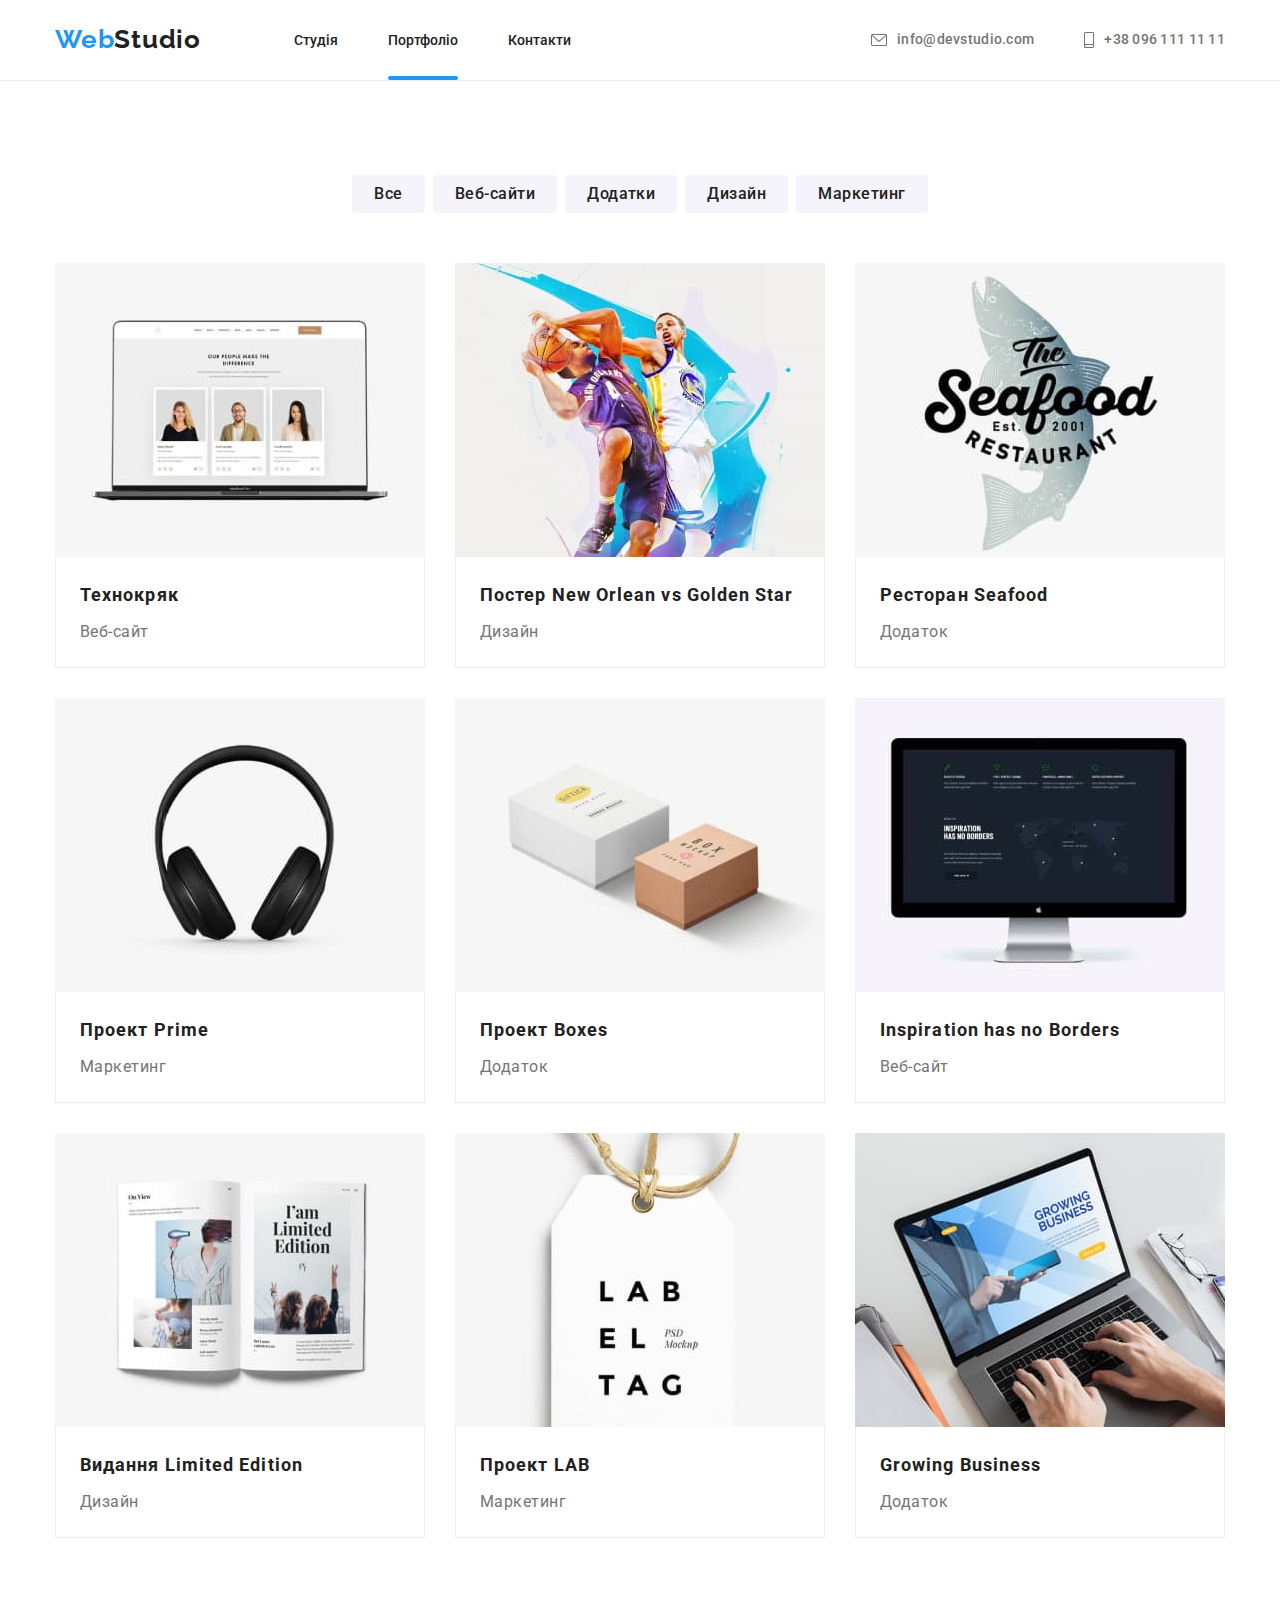
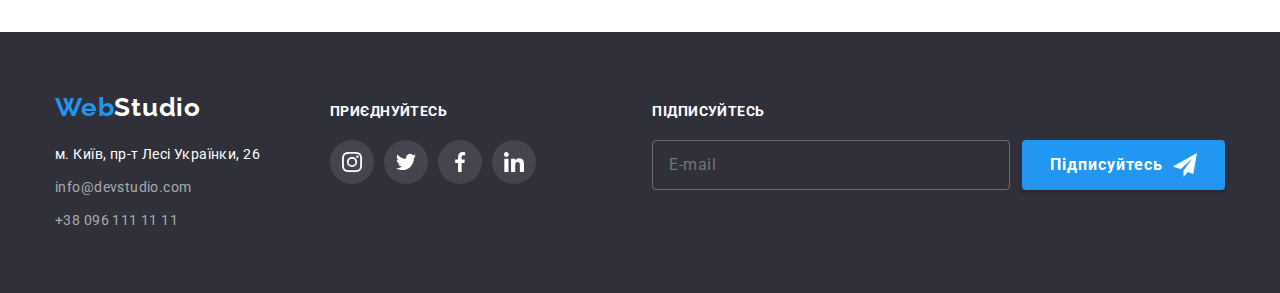
==== portfolio.html @ 692a4d00 "copy files" ====
<!DOCTYPE html>
<html lang="en">
<head>
    <meta charset="UTF-8">
    <meta http-equiv="X-UA-Compatible" content="IE=edge">
    <meta name="viewport" content="width=device-width, initial-scale=1.0">
    <title>WebStudio</title>
    <link rel="preconnect" href="https://fonts.googleapis.com">
    <link rel="preconnect" href="https://fonts.gstatic.com" crossorigin>
    <link href="https://fonts.googleapis.com/css2?family=Raleway:wght@700&family=Roboto:wght@400;500;700;900&display=swap"
        rel="stylesheet">
    <link rel="stylesheet" href="https://cdnjs.cloudflare.com/ajax/libs/modern-normalize/1.0.0/modern-normalize.min.css">
    <link rel="stylesheet" href="./css/main.min.css">
</head>
<body>
    <!-- Шапка сторінки    -->
    <header class="page-header">
        <div class="container page-header__container">
            <a href="./index.html" class="logo">Web<span class="logo--header">Studio</span></a>
            <nav>
                <ul class="site-nav">
                    <li class="site-nav__item"><a href="./index.html"
                            class="site-nav__link">Студія</a></li>
                    <li class="site-nav__item"><a href="./portfolio.html" class="site-nav__link site-nav__item--active">Портфоліо</a></li>
                    <li class="site-nav__item"><a href="#" class="site-nav__link">Контакти</a></li>
                </ul>
            </nav>
            <ul class="contact-header">
                <li class="contact-header__item">
                    <a href="mailto:info@devstudio.com" class="contact-header__link">
                        <svg class="contact-header__icon" width="16" height="12">
                            <use href="./images/icons.svg#icon-envelope"></use>
                        </svg>
                        info@devstudio.com
                    </a>
                </li>
                <li class="contact-header__item">
                    <a href="tel:+380961111111" class="contact-header__link">
                        <svg class="contact-header__icon" width="10" height="16">
                            <use href="./images/icons.svg#icon-smartphone"></use>
                        </svg>
                        +38 096 111 11 11
                    </a>
                </li>
            </ul>
        </div>
    </header>
    <!-- Основна частина сторінки    -->
    <main>
        <section class="section">
            <div class="container">
                <h1 class="visually-hidden">Проекти</h1>
                <ul class="filtrs">
                    <li class="filtrs__item"><button type="button" class="filtrs__button">Все</button></li>
                    <li class="filtrs__item"><button type="button" class="filtrs__button">Веб-сайти</button></li>
                    <li class="filtrs__item"><button type="button" class="filtrs__button">Додатки</button></li>
                    <li class="filtrs__item"><button type="button" class="filtrs__button">Дизайн</button></li>
                    <li class="filtrs__item"><button type="button" class="filtrs__button">Маркетинг</button></li>
                </ul>
                <ul class="project-list">
                    <li class="project">
                        <div class="project__image">
                            <img src="./images/img3.1opt.jpg" alt="Технокряк" width="370">
                            <div class="project__hover-thumb">
                                <p class="project__hover-text">Ресурс пропонує комплексні рішення з різним рівнем функціоналу і сервісів. Все це
                                    дозволить відвідувачу отримати вичерпні дані про компанію чи фізичну особу</p>
                            </div>
                        </div>
                        <div class="project__thumb">
                            <h2 class="project__name">Технокряк</h2>
                            <p class="project__type">Веб-сайт</p>
                        </div>
                    </li>
                    <li class="project">
                        <div class="project__image">
                            <img src="./images/img3.2opt.jpg" alt="Постер New Orlean vs Golden Star" width="370">
                            <div class="project__hover-thumb">
                                <p class="project__hover-text">Ресурс пропонує комплексні рішення з різним рівнем функціоналу і сервісів. Все це
                                    дозволить відвідувачу отримати вичерпні дані про компанію чи фізичну особу</p>
                            </div>
                        </div>
                        <div class="project__thumb">
                            <h2 class="project__name">Постер New Orlean vs Golden Star</h2>
                            <p class="project__type">Дизайн</p>
                        </div>
                    </li>
                    <li class="project">
                        <div class="project__image">
                            <img src="./images/img3.3opt.jpg" alt="Ресторан Seafood" width="370">
                            <div class="project__hover-thumb">
                                <p class="project__hover-text">Ресурс пропонує комплексні рішення з різним рівнем функціоналу і сервісів. Все це
                                    дозволить відвідувачу отримати вичерпні дані про компанію чи фізичну особу</p>
                            </div>
                        </div>
                        <div class="project__thumb">
                            <h2 class="project__name">Ресторан Seafood</h2>
                            <p class="project__type">Додаток</p>
                        </div>
                    </li>
                    <li class="project">
                        <div class="project__image">
                            <img src="./images/img3.4opt.jpg" alt="Проект Prime" width="370">
                            <div class="project__hover-thumb">
                                <p class="project__hover-text">Ресурс пропонує комплексні рішення з різним рівнем функціоналу і сервісів. Все це
                                    дозволить відвідувачу отримати вичерпні дані про компанію чи фізичну особу</p>
                            </div>
                        </div>
                        <div class="project__thumb">
                            <h2 class="project__name">Проект Prime</h2>
                            <p class="project__type">Маркетинг</p>
                        </div>
                    </li>
                    <li class="project">
                        <div class="project__image">
                            <img src="./images/img3.5opt.jpg" alt="Проект Boxes" width="370">
                            <div class="project__hover-thumb">
                                <p class="project__hover-text">Ресурс пропонує комплексні рішення з різним рівнем функціоналу і сервісів. Все це
                                    дозволить відвідувачу отримати вичерпні дані про компанію чи фізичну особу</p>
                            </div>
                        </div>
                        <div class="project__thumb">
                            <h2 class="project__name">Проект Boxes</h2>
                            <p class="project__type">Додаток</p>
                        </div>
                    </li>
                    <li class="project">
                        <div class="project__image">
                            <img src="./images/img3.6opt.jpg" alt="Inspiration has no Borders" width="370">
                            <div class="project__hover-thumb">
                                <p class="project__hover-text">Ресурс пропонує комплексні рішення з різним рівнем функціоналу і сервісів. Все це
                                    дозволить відвідувачу отримати вичерпні дані про компанію чи фізичну особу</p>
                            </div>
                        </div>
                        <div class="project__thumb">
                            <h2 class="project__name">Inspiration has no Borders</h2>
                            <p class="project__type">Веб-сайт</p>
                        </div>
                    </li>
                    <li class="project">
                        <div class="project__image">
                            <img src="./images/img3.7opt.jpg" alt="Видання Limited Edition" width="370">
                            <div class="project__hover-thumb">
                                <p class="project__hover-text">Ресурс пропонує комплексні рішення з різним рівнем функціоналу і сервісів. Все це
                                    дозволить відвідувачу отримати вичерпні дані про компанію чи фізичну особу</p>
                            </div>
                        </div>
                        <div class="project__thumb">
                            <h2 class="project__name">Видання Limited Edition</h2>
                            <p class="project__type">Дизайн</p>
                        </div>
                    </li>
                    <li class="project">
                        <div class="project__image">
                            <img src="./images/img3.8opt.jpg" alt="Проект LAB" width="370">
                            <div class="project__hover-thumb">
                                <p class="project__hover-text">Ресурс пропонує комплексні рішення з різним рівнем функціоналу і сервісів. Все це
                                    дозволить відвідувачу отримати вичерпні дані про компанію чи фізичну особу</p>
                            </div>
                        </div>
                        <div class="project__thumb">
                            <h2 class="project__name">Проект LAB</h2>
                            <p class="project__type">Маркетинг</p>
                        </div>
                    </li>
                    <li class="project">
                        <div class="project__image">
                            <img src="./images/img3.9opt.jpg" alt="Growing Business" width="370">
                            <div class="project__hover-thumb">
                                <p class="project__hover-text">Ресурс пропонує комплексні рішення з різним рівнем функціоналу і сервісів. Все це
                                    дозволить відвідувачу отримати вичерпні дані про компанію чи фізичну особу</p>
                            </div>
                        </div>
                        <div class="project__thumb">
                            <h2 class="project__name">Growing Business</h2>
                            <p class="project__type">Додаток</p>
                        </div>
                    </li>
                </ul>
            </div>
        </section>
    </main>
    <!-- Підвал сторінки    -->
    <footer class="footer">
        <div class="container footer__container">
            <div>
                <a href="./index.html" class="logo">Web<span class="logo--footer">Studio</span></a>
                <address class="address">
                    <ul>
                        <li class="address__item"><a href="https://goo.gl/maps/hZoYiyH5EYy9L1387" class="address__place">м.
                                Київ, пр-т Лесі Українки, 26</a></li>
                        <li class="address__item"><a href="mailto:info@devstudio.com"
                                class="address__contact">info@devstudio.com</a></li>
                        <li class="address__item"><a href="tel:+380961111111" class="address__contact">+38 096 111 11 11</a>
                        </li>
                    </ul>
                </address>
            </div>
            <div class="join">
                <p class="join__title">Приєднуйтесь</p>
                <ul class="join__list">
                    <li class="join__item">
                        <a href="#" class="join__social-link">
                            <svg class="join__icon" width="20" height="20">
                                <use href="./images/icons.svg#icon-instagram"></use>
                            </svg>
                        </a>
                    </li>
                    <li class="join__item">
                        <a href="#" class="join__social-link">
                            <svg class="join__icon" width="20" height="20">
                                <use href="./images/icons.svg#icon-twitter"></use>
                            </svg>
                        </a>
                    </li>
                    <li class="join__item">
                        <a href="#" class="join__social-link">
                            <svg class="join__icon" width="20" height="20">
                                <use href="./images/icons.svg#icon-facebook"></use>
                            </svg>
                        </a>
                    </li>
                    <li class="join__item">
                        <a href="#" class="join__social-link">
                            <svg class="join__icon" width="20" height="20">
                                <use href="./images/icons.svg#icon-linkedin"></use>
                            </svg>
                        </a>
                    </li>
                </ul>
            </div>
            <div class="subscription">
                <p class="subscription__title">Підписуйтесь</p>
                <form class="subscription__form">
                    <label class="subscription__label">
                        <input class="subcription__input" type="email" name="email" placeholder="E-mail">
                    </label>
                    <button class="subscription__button">
                        <span class="subscription__button-title">Підписуйтесь</span>
                        <svg width="24" height="24">
                            <use href="./images/icons.svg#icon-send"></use>
                        </svg>
                    </button>
                </form>
            </div>
        </div>
    </footer>
</body>
</html>
---- css/main.min.css ----
body{font-family:"Roboto",sans-serif;color:#212121}h1,h2,h3,p{margin:0}ul{margin:0;padding:0;list-style:none}img{display:block;max-width:100%;height:auto}.container{width:1200px;margin:0 auto;padding:0 15px}.section{padding:94px 0}.visually-hidden{position:absolute;width:1px;height:1px;margin:-1px;border:0;padding:0;white-space:nowrap;-webkit-clip-path:inset(100%);clip-path:inset(100%);clip:rect(0 0 0 0);overflow:hidden}.second-title{color:#212121;font-weight:700;font-size:36px;line-height:1.16;letter-spacing:.03em;text-align:center;margin:0;padding:0}.address{margin-top:20px}.address__item:nth-child(n+2){margin-top:9px}.address__place{color:#fff;text-decoration:none;font-style:normal;font-size:14px;line-height:1.71;letter-spacing:.03em}.address__contact{color:rgba(255,255,255,.6);text-decoration:none;font-style:normal;font-size:14px;line-height:1.71;letter-spacing:.03em}.footer{background-color:#2f303a;padding:60px 0}.footer__container{display:-webkit-box;display:-ms-flexbox;display:flex}.join{margin-left:70px;margin-top:12px}.join__title{font-family:"Roboto",sans-serif;font-style:normal;font-weight:700;font-size:14px;line-height:1.14;letter-spacing:.03em;text-transform:uppercase;color:#fff;margin-bottom:20px}.join__list{display:-webkit-box;display:-ms-flexbox;display:flex}.join__item{width:44px;height:44px;margin-right:10px}.join__item:nth-child(4){margin-right:0px}.join__social-link{color:#fff;width:100%;height:100%;display:-webkit-box;display:-ms-flexbox;display:flex;-webkit-box-align:center;-ms-flex-align:center;align-items:center;-webkit-box-pack:center;-ms-flex-pack:center;justify-content:center;border-radius:50%;background:rgba(255,255,255,.1);-webkit-transition:background-color 250ms cubic-bezier(0.4, 0, 0.2, 1);transition:background-color 250ms cubic-bezier(0.4, 0, 0.2, 1)}.join__social-link:hover,.join__social-link:focus{background-color:#2196f3}.join__icon{fill:#fff}.logo{font-family:"Raleway",sans-serif;color:#2196f3;text-decoration:none;font-weight:700;font-size:26px;line-height:1.19;letter-spacing:.03em;padding:24px 0 25px 0}.logo--header{color:#212121}.logo--footer{color:#fff}.page-header{border-bottom:1px solid #eee}.page-header__container{display:-webkit-box;display:-ms-flexbox;display:flex;-webkit-box-align:center;-ms-flex-align:center;align-items:center}.contact-header__link{color:#757575;text-decoration:none;font-weight:500;font-size:14px;line-height:1.14;letter-spacing:.02em;display:-webkit-box;display:-ms-flexbox;display:flex;-webkit-transition:color 250ms cubic-bezier(0.4, 0, 0.2, 1);transition:color 250ms cubic-bezier(0.4, 0, 0.2, 1)}.contact-header__link:hover,.contact-header__link:focus{color:#2196f3}.contact-header{margin:0 0 0 auto;display:-webkit-box;display:-ms-flexbox;display:flex;padding:0}.contact-header__icon{-ms-flex-item-align:center;align-self:center;margin-right:10px;fill:currentColor}.contact-header__item:not(:first-child){margin-left:50px}.site-nav{display:-webkit-box;display:-ms-flexbox;display:flex;margin:0 0 0 93px;padding:0}.site-nav__item:not(:first-child){margin-left:50px}.site-nav__link{position:relative;color:#212121;text-decoration:none;font-weight:500;font-size:14px;line-height:1.14;text-decoration:none;padding:32px 0px;-webkit-transition:color 250ms cubic-bezier(0.4, 0, 0.2, 1);transition:color 250ms cubic-bezier(0.4, 0, 0.2, 1)}.site-nav__link:hover,.site-nav__link:focus{color:#2196f3}.site-nav__item--active::after{position:absolute;bottom:0;display:block;content:"";width:100%;height:4px;background-color:#2196f3;border-radius:2px}.subscription{margin-top:12px;margin-left:auto}.subscription__form{display:-webkit-box;display:-ms-flexbox;display:flex}.subscription__label{display:-webkit-box;display:-ms-flexbox;display:flex;margin-right:12px;height:50px}.subcription__input{width:358px;border:1px solid rgba(255,255,255,.3);border-radius:4px;outline:none;background-color:rgba(0,0,0,0);font-family:"Roboto",sans-serif;font-weight:400;font-size:16px;line-height:1.25;letter-spacing:.03em;color:rgba(255,255,255,.6);padding:15px 16px}.subscription__button{display:-webkit-box;display:-ms-flexbox;display:flex;-webkit-box-align:center;-ms-flex-align:center;align-items:center;height:50px;background-color:#2196f3;padding:10px 28px;-webkit-box-shadow:0px 4px 4px rgba(0,0,0,.15);box-shadow:0px 4px 4px rgba(0,0,0,.15);border-radius:4px;border:none;cursor:pointer}.subscription__button-title{font-family:"Roboto",sans-serif;font-weight:700;font-size:16px;line-height:1.88;letter-spacing:.06em;color:#fff;margin-right:10px}.subscription__title{font-family:"Roboto",sans-serif;font-style:normal;font-weight:700;font-size:14px;line-height:1.14;letter-spacing:.03em;text-transform:uppercase;color:#fff;margin-bottom:20px}.activities-section{padding:0 0 94px 0}.activities{display:-webkit-box;display:-ms-flexbox;display:flex;margin:50px 0 0 0}.activities__item{position:relative}.activities__item:not(:first-child){margin-left:30px}.activities__thumb{display:-webkit-box;display:-ms-flexbox;display:flex;-webkit-box-pack:center;-ms-flex-pack:center;justify-content:center;-webkit-box-align:center;-ms-flex-align:center;align-items:center;position:absolute;bottom:0;left:0;width:100%;height:70px;background:rgba(47,48,58,.8)}.activities__text{text-transform:uppercase;font-family:"Roboto",sans-serif;font-weight:700;font-size:14px;line-height:1.14;text-align:center;letter-spacing:.03em;color:#fff}.clients{margin-top:50px;display:-webkit-box;display:-ms-flexbox;display:flex;-webkit-box-pack:center;-ms-flex-pack:center;justify-content:center}.clients__item{width:170px;height:92px;margin-right:30px}.clients__item:nth-child(6){margin-right:0px}.clients__link{color:#afb1b8;width:100%;height:100%;display:-webkit-box;display:-ms-flexbox;display:flex;-webkit-box-align:center;-ms-flex-align:center;align-items:center;-webkit-box-pack:center;-ms-flex-pack:center;justify-content:center;border:1px solid #afb1b8;border-radius:4px;-webkit-transition:color 250ms cubic-bezier(0.4, 0, 0.2, 1),border-color 250ms cubic-bezier(0.4, 0, 0.2, 1);transition:color 250ms cubic-bezier(0.4, 0, 0.2, 1),border-color 250ms cubic-bezier(0.4, 0, 0.2, 1)}.clients__link:hover,.clients__link:focus{border-color:#2196f3;color:#2196f3}.clients__icon{fill:currentColor}.features{display:-webkit-box;display:-ms-flexbox;display:flex;padding:0;margin:0}.features__thumb{background-color:#f5f4fa;padding:25px auto;height:120px;display:-webkit-box;display:-ms-flexbox;display:flex;-webkit-box-align:center;-ms-flex-align:center;align-items:center;-webkit-box-pack:center;-ms-flex-pack:center;justify-content:center;margin-bottom:30px}.features__icon{fill:#212121}.features__title{color:#212121;font-weight:700;font-size:14px;line-height:1.14;letter-spacing:.03em;text-transform:uppercase}.features__text{color:#757575;font-size:14px;line-height:1.71;letter-spacing:.03em;margin-top:10px}.features__item:not(:first-child){margin-left:30px}.hero{padding:200px 0}.overlay{max-width:1600px;max-height:600px;margin:0 auto;background-image:-webkit-gradient(linear, left top, right top, from(rgba(47, 48, 58, 0.4)), to(rgba(47, 48, 58, 0.4))),url("../images/overlay.jpg");background-image:linear-gradient(to right, rgba(47, 48, 58, 0.4), rgba(47, 48, 58, 0.4)),url("../images/overlay.jpg");background-repeat:no-repeat;background-position:center;background-size:cover}.hero__title{color:#fff;text-align:center;font-weight:900;font-size:44px;line-height:1.36;letter-spacing:.06em;margin:0}.hero__button{display:block;cursor:pointer;background:#2196f3;color:#fff;padding:10px 32px;font-weight:700;font-size:16px;line-height:1.875;letter-spacing:.06em;border:0;border-radius:4px;-webkit-box-shadow:0px 4px 4px rgba(0,0,0,.15);box-shadow:0px 4px 4px rgba(0,0,0,.15);margin:30px auto 0 auto}.backdrop{position:fixed;top:0;left:0;width:100%;height:100%;background-color:rgba(0,0,0,.2);opacity:1;-webkit-transition:opacity 1000ms cubic-bezier(0.4, 0, 0.2, 1);transition:opacity 1000ms cubic-bezier(0.4, 0, 0.2, 1)}.is-hidden{opacity:0;pointer-events:none}.is-hidden .modal{-webkit-transform:translate(-50%, -50%) scale(0.5);transform:translate(-50%, -50%) scale(0.5)}.modal{min-height:581px;min-width:528px;background-color:#fff;position:absolute;top:50%;left:50%;-webkit-transform:translate(-50%, -50%) scale(1);transform:translate(-50%, -50%) scale(1);-webkit-transition:-webkit-transform 1000ms cubic-bezier(0.4, 0, 0.2, 1);transition:-webkit-transform 1000ms cubic-bezier(0.4, 0, 0.2, 1);transition:transform 1000ms cubic-bezier(0.4, 0, 0.2, 1);transition:transform 1000ms cubic-bezier(0.4, 0, 0.2, 1), -webkit-transform 1000ms cubic-bezier(0.4, 0, 0.2, 1);padding:40px}.modal__button-close{display:-webkit-box;display:-ms-flexbox;display:flex;-webkit-box-pack:center;-ms-flex-pack:center;justify-content:center;-webkit-box-align:center;-ms-flex-align:center;align-items:center;position:absolute;top:8px;right:8px;width:30px;height:30px;padding:0px;margin:0px;border:1px solid rgba(0,0,0,.1);border-radius:50%;background-color:#fff;cursor:pointer;color:#212121}.modal__icon-close{fill:currentColor;-webkit-transition:fill 250ms cubic-bezier(0.4, 0, 0.2, 1);transition:fill 250ms cubic-bezier(0.4, 0, 0.2, 1)}.modal__icon-close:hover,.modal__icon-close:focus{fill:#2196f3}.modal__title{font-family:"Roboto",sans-serif;font-weight:700;font-size:20px;line-height:1.15;text-align:center;letter-spacing:.03em;color:#212121;margin-bottom:12px}.modal__label{display:-webkit-box;display:-ms-flexbox;display:flex;-webkit-box-orient:vertical;-webkit-box-direction:normal;-ms-flex-direction:column;flex-direction:column}.modal__label-title{font-family:"Roboto",sans-serif;font-weight:400;font-size:12px;line-height:1.16;letter-spacing:.01em;margin-bottom:4px;color:#757575}.modal__input{width:100%;border:1px solid rgba(33,33,33,.2);border-radius:4px;height:40px;padding:12px 42px;outline:none;-webkit-transition:border 250ms cubic-bezier(0.4, 0, 0.2, 1);transition:border 250ms cubic-bezier(0.4, 0, 0.2, 1)}.modal__label:hover .modal__input{border-color:#2196f3;cursor:pointer}.modal__label:focus .modal__input{border-color:#2196f3;cursor:pointer}.modal__input:focus-within{border-color:#2196f3}.comment{height:120px;padding:12px 16px}.modal__input-placeholder{display:block;position:absolute;top:13px;left:16px;font-family:"Roboto",sans-serif;font-weight:400;font-size:12px;line-height:1.16;letter-spacing:.01em;color:rgba(117,117,117,.5)}.comment:not(:-moz-placeholder-shown)~.modal__input-placeholder{display:none}.comment:not(:-ms-input-placeholder)~.modal__input-placeholder{display:none}.comment:not(:placeholder-shown)~.modal__input-placeholder{display:none}.modal__label-field{position:relative;margin-bottom:10px}.modal__label-icon{position:absolute;left:15px;top:50%;-webkit-transform:translateY(-50%);transform:translateY(-50%);-webkit-transition:fill 250ms cubic-bezier(0.4, 0, 0.2, 1);transition:fill 250ms cubic-bezier(0.4, 0, 0.2, 1)}.modal__label:hover .modal__label-icon{fill:#2196f3;cursor:pointer}.modal__input:focus-within+.modal__label-icon{fill:#2196f3}textarea{resize:none;font-family:"Roboto",sans-serif;font-weight:400;font-size:12px;line-height:1.16;letter-spacing:.01em}.modal__textarea-field{position:relative}.modal__rules-label{display:-webkit-box;display:-ms-flexbox;display:flex;-webkit-box-align:center;-ms-flex-align:center;align-items:center;-webkit-box-pack:center;-ms-flex-pack:center;justify-content:center;margin-top:20px;margin-left:auto;margin-right:auto}.modal__rules-checkbox{height:15px;width:16px}.modal__rules-icon{margin-right:7px;border-radius:2px;border:2px solid #212121}.modal__rules-checkbox:checked+.modal__rules-icon{background-color:#2196f3;border-color:#2196f3}.modal__rules-text{font-family:"Roboto",sans-serif;font-weight:400;font-size:14px;line-height:1.71;letter-spacing:.03em;color:#757575;margin-right:5px}.modal__rules-link{font-family:"Roboto",sans-serif;font-weight:400;font-size:14px;line-height:1.71;letter-spacing:.03em;color:#2196f3}.modal__button{display:block;padding:10px 56px;border:none;background:#188ce8;-webkit-box-shadow:0px 4px 4px rgba(0,0,0,.15);box-shadow:0px 4px 4px rgba(0,0,0,.15);border-radius:4px;margin-top:30px;margin-left:auto;margin-right:auto;font-family:"Roboto",sans-serif;font-weight:700;font-size:16px;line-height:1.88;letter-spacing:.06em;color:#fff;cursor:pointer}.team{background-color:#f5f4fa}.team-list{display:-webkit-box;display:-ms-flexbox;display:flex;margin:50px 0 0 0}.worker{background-color:#fff;border-radius:0px 0px 4px 4px;-webkit-box-shadow:0px 1px 3px rgba(0,0,0,.12),0px 1px 1px rgba(0,0,0,.14),0px 2px 1px rgba(0,0,0,.2);box-shadow:0px 1px 3px rgba(0,0,0,.12),0px 1px 1px rgba(0,0,0,.14),0px 2px 1px rgba(0,0,0,.2)}.worker:not(:first-child){margin-left:30px}.worker__thumb{padding:30px 0}.worker__name{color:#212121;font-weight:500;font-size:16px;line-height:1.1875;letter-spacing:.03em;text-align:center;margin-bottom:10px}.worker__position{color:#757575;font-size:16px;line-height:1.19;letter-spacing:.03em;text-align:center;margin-bottom:16px}.worker__social-link-list{display:-webkit-box;display:-ms-flexbox;display:flex;-webkit-box-pack:center;-ms-flex-pack:center;justify-content:center}.worker__social-link-item{width:44px;height:44px;margin-right:10px}.worker__social-link-item:nth-child(4){margin-right:0px}.worker__social-link{color:#afb1b8;width:100%;height:100%;display:-webkit-box;display:-ms-flexbox;display:flex;-webkit-box-align:center;-ms-flex-align:center;align-items:center;-webkit-box-pack:center;-ms-flex-pack:center;justify-content:center;border-radius:50%;-webkit-transition:color 250ms cubic-bezier(0.4, 0, 0.2, 1),background-color 250ms cubic-bezier(0.4, 0, 0.2, 1);transition:color 250ms cubic-bezier(0.4, 0, 0.2, 1),background-color 250ms cubic-bezier(0.4, 0, 0.2, 1)}.worker__social-link:hover,.worker__social-link:focus{background-color:#2196f3;color:#fff}.worker__social-link-icon{fill:currentColor}.filtrs{display:-webkit-box;display:-ms-flexbox;display:flex;-webkit-box-pack:center;-ms-flex-pack:center;justify-content:center;padding:0;margin:0}.filtrs__item:not(:first-child){margin-left:8px}.filtrs__button{cursor:pointer;background-color:#f5f4fa;color:#212121;font-weight:500;font-size:16px;line-height:1.61;letter-spacing:.03em;border-radius:4px;border-color:#fff;border-style:hidden;padding:6px 22px 6px 22px;-webkit-transition:color 250ms cubic-bezier(0.4, 0, 0.2, 1),background-color 250ms cubic-bezier(0.4, 0, 0.2, 1),-webkit-box-shadow 250ms cubic-bezier(0.4, 0, 0.2, 1);transition:color 250ms cubic-bezier(0.4, 0, 0.2, 1),background-color 250ms cubic-bezier(0.4, 0, 0.2, 1),-webkit-box-shadow 250ms cubic-bezier(0.4, 0, 0.2, 1);transition:color 250ms cubic-bezier(0.4, 0, 0.2, 1),background-color 250ms cubic-bezier(0.4, 0, 0.2, 1),box-shadow 250ms cubic-bezier(0.4, 0, 0.2, 1);transition:color 250ms cubic-bezier(0.4, 0, 0.2, 1),background-color 250ms cubic-bezier(0.4, 0, 0.2, 1),box-shadow 250ms cubic-bezier(0.4, 0, 0.2, 1),-webkit-box-shadow 250ms cubic-bezier(0.4, 0, 0.2, 1)}.filtrs__button:hover,.filtrs__button:focus{background-color:#2196f3;color:#fff;-webkit-box-shadow:0px 1px 1px rgba(0,0,0,.12),0px 4px 4px rgba(0,0,0,.06),1px 4px 6px rgba(0,0,0,.16);box-shadow:0px 1px 1px rgba(0,0,0,.12),0px 4px 4px rgba(0,0,0,.06),1px 4px 6px rgba(0,0,0,.16)}.project-list{display:-webkit-box;display:-ms-flexbox;display:flex;-ms-flex-wrap:wrap;flex-wrap:wrap;-webkit-box-pack:center;-ms-flex-pack:center;justify-content:center;padding:0;margin-top:50px}.project{margin-left:30px;max-width:370px;-webkit-transition:-webkit-box-shadow 250ms cubic-bezier(0.4, 0, 0.2, 1);transition:-webkit-box-shadow 250ms cubic-bezier(0.4, 0, 0.2, 1);transition:box-shadow 250ms cubic-bezier(0.4, 0, 0.2, 1);transition:box-shadow 250ms cubic-bezier(0.4, 0, 0.2, 1), -webkit-box-shadow 250ms cubic-bezier(0.4, 0, 0.2, 1)}.project:hover{-webkit-box-shadow:0px 1px 1px rgba(0,0,0,.12),0px 4px 4px rgba(0,0,0,.06),1px 4px 6px rgba(0,0,0,.16);box-shadow:0px 1px 1px rgba(0,0,0,.12),0px 4px 4px rgba(0,0,0,.06),1px 4px 6px rgba(0,0,0,.16)}.project:nth-child(3n+1){margin:0}.project:nth-child(n+4){margin-top:30px}.project__thumb{padding:20px 24px;border-left:1px solid #eee;border-bottom:1px solid #eee;border-right:1px solid #eee}.project__name{color:#212121;font-weight:700;font-size:18px;line-height:2;letter-spacing:.06em;margin-bottom:4px}.project__type{color:#757575;font-size:16px;line-height:1.88;letter-spacing:.03em}.project__image{position:relative;overflow:hidden}.project__image::before{display:inline-block;content:"";position:absolute;width:100%;height:100%;top:0;left:0;background-color:rgba(33,150,243,.9);-webkit-transform:translateY(100%);transform:translateY(100%);-webkit-transition:-webkit-transform 250ms cubic-bezier(0.4, 0, 0.2, 1);transition:-webkit-transform 250ms cubic-bezier(0.4, 0, 0.2, 1);transition:transform 250ms cubic-bezier(0.4, 0, 0.2, 1);transition:transform 250ms cubic-bezier(0.4, 0, 0.2, 1), -webkit-transform 250ms cubic-bezier(0.4, 0, 0.2, 1)}.project:hover .project__image::before{-webkit-transform:translateY(0);transform:translateY(0)}.project__hover-thumb{position:absolute;width:100%;height:100%;padding:63px 24px;top:0;left:0;opacity:0}.project:hover .project__hover-thumb{opacity:1}.project__hover-text{font-family:"Roboto",sans-serif;font-weight:400;font-size:18px;line-height:1.56;letter-spacing:.03em;color:#fff}/*# sourceMappingURL=main.min.css.map */
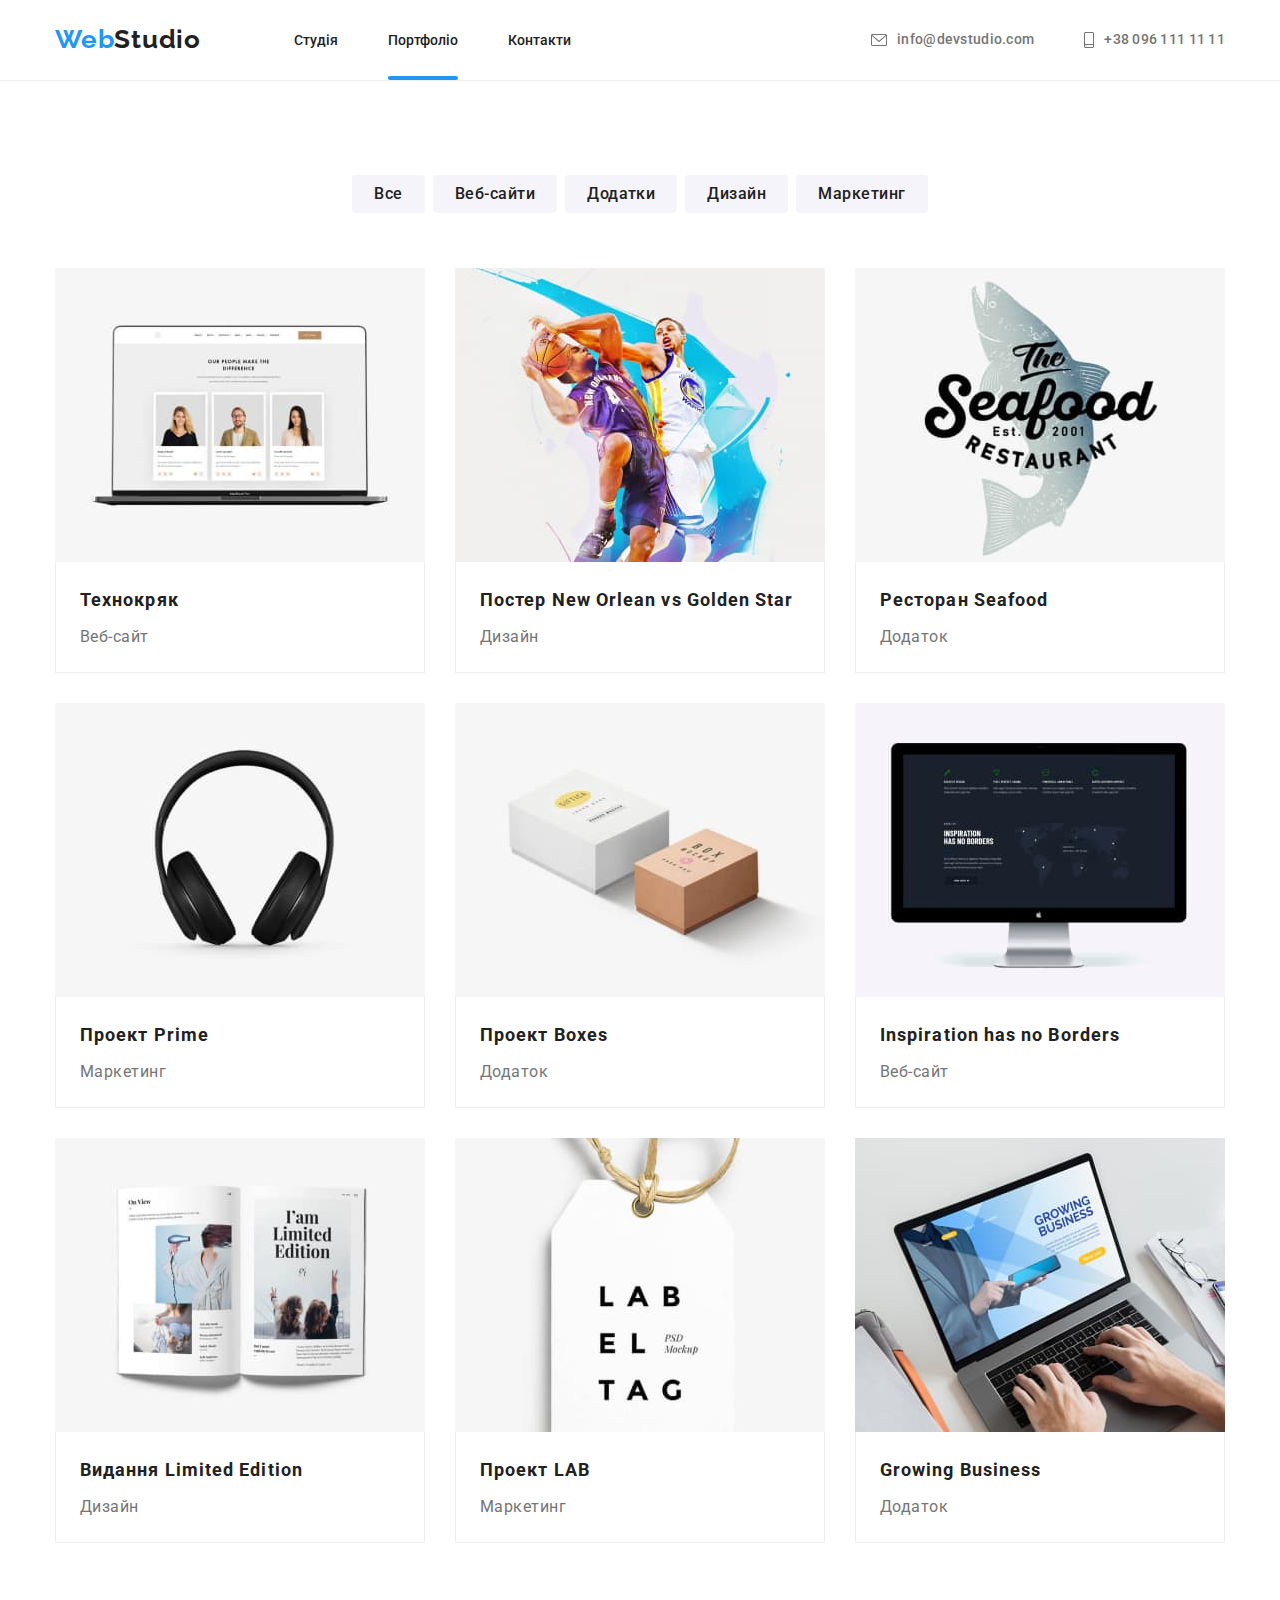
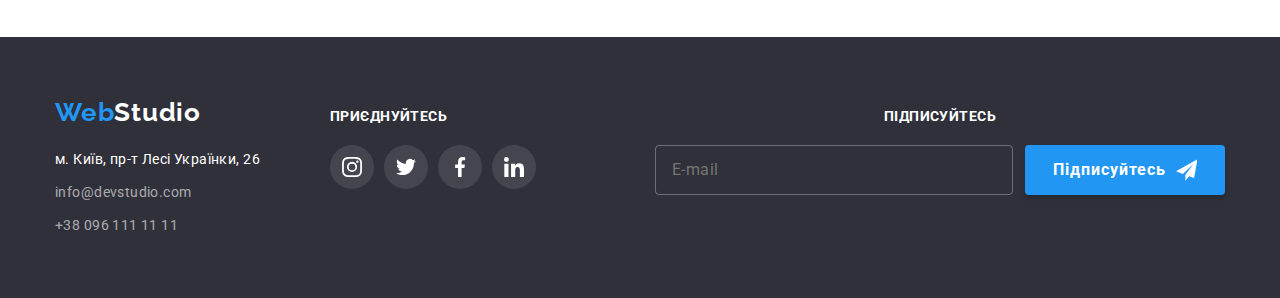
==== commit 8dc5e3a8: "4" ====
--- a/portfolio.html
+++ b/portfolio.html
@@ -182,51 +182,53 @@
     <!-- Підвал сторінки    -->
     <footer class="footer">
         <div class="container footer__container">
-            <div>
-                <a href="./index.html" class="logo">Web<span class="logo--footer">Studio</span></a>
-                <address class="address">
-                    <ul>
-                        <li class="address__item"><a href="https://goo.gl/maps/hZoYiyH5EYy9L1387" class="address__place">м.
-                                Київ, пр-т Лесі Українки, 26</a></li>
-                        <li class="address__item"><a href="mailto:info@devstudio.com"
-                                class="address__contact">info@devstudio.com</a></li>
-                        <li class="address__item"><a href="tel:+380961111111" class="address__contact">+38 096 111 11 11</a>
+            <div class="address-and-join">
+                <div>
+                    <a href="./index.html" class="logo footer__logo">Web<span class="logo--footer">Studio</span></a>
+                    <address class="address">
+                        <ul>
+                            <li class="address__item"><a href="https://goo.gl/maps/hZoYiyH5EYy9L1387"
+                                    class="address__place">м. Київ, пр-т Лесі Українки, 26</a></li>
+                            <li class="address__item"><a href="mailto:info@devstudio.com"
+                                    class="address__contact">info@devstudio.com</a></li>
+                            <li class="address__item"><a href="tel:+380961111111" class="address__contact">+38 096 111 11
+                                    11</a></li>
+                        </ul>
+                    </address>
+                </div>
+                <div class="join">
+                    <p class="join__title">Приєднуйтесь</p>
+                    <ul class="join__list">
+                        <li class="join__item">
+                            <a href="#" class="join__social-link">
+                                <svg class="join__icon" width="20" height="20">
+                                    <use href="./images/icons.svg#icon-instagram"></use>
+                                </svg>
+                            </a>
+                        </li>
+                        <li class="join__item">
+                            <a href="#" class="join__social-link">
+                                <svg class="join__icon" width="20" height="20">
+                                    <use href="./images/icons.svg#icon-twitter"></use>
+                                </svg>
+                            </a>
+                        </li>
+                        <li class="join__item">
+                            <a href="#" class="join__social-link">
+                                <svg class="join__icon" width="20" height="20">
+                                    <use href="./images/icons.svg#icon-facebook"></use>
+                                </svg>
+                            </a>
+                        </li>
+                        <li class="join__item">
+                            <a href="#" class="join__social-link">
+                                <svg class="join__icon" width="20" height="20">
+                                    <use href="./images/icons.svg#icon-linkedin"></use>
+                                </svg>
+                            </a>
                         </li>
                     </ul>
-                </address>
-            </div>
-            <div class="join">
-                <p class="join__title">Приєднуйтесь</p>
-                <ul class="join__list">
-                    <li class="join__item">
-                        <a href="#" class="join__social-link">
-                            <svg class="join__icon" width="20" height="20">
-                                <use href="./images/icons.svg#icon-instagram"></use>
-                            </svg>
-                        </a>
-                    </li>
-                    <li class="join__item">
-                        <a href="#" class="join__social-link">
-                            <svg class="join__icon" width="20" height="20">
-                                <use href="./images/icons.svg#icon-twitter"></use>
-                            </svg>
-                        </a>
-                    </li>
-                    <li class="join__item">
-                        <a href="#" class="join__social-link">
-                            <svg class="join__icon" width="20" height="20">
-                                <use href="./images/icons.svg#icon-facebook"></use>
-                            </svg>
-                        </a>
-                    </li>
-                    <li class="join__item">
-                        <a href="#" class="join__social-link">
-                            <svg class="join__icon" width="20" height="20">
-                                <use href="./images/icons.svg#icon-linkedin"></use>
-                            </svg>
-                        </a>
-                    </li>
-                </ul>
+                </div>
             </div>
             <div class="subscription">
                 <p class="subscription__title">Підписуйтесь</p>
--- a/css/main.min.css
+++ b/css/main.min.css
@@ -1 +1 @@
-body{font-family:"Roboto",sans-serif;color:#212121}h1,h2,h3,p{margin:0}ul{margin:0;padding:0;list-style:none}img{display:block;max-width:100%;height:auto}.container{width:1200px;margin:0 auto;padding:0 15px}.section{padding:94px 0}.visually-hidden{position:absolute;width:1px;height:1px;margin:-1px;border:0;padding:0;white-space:nowrap;-webkit-clip-path:inset(100%);clip-path:inset(100%);clip:rect(0 0 0 0);overflow:hidden}.second-title{color:#212121;font-weight:700;font-size:36px;line-height:1.16;letter-spacing:.03em;text-align:center;margin:0;padding:0}.address{margin-top:20px}.address__item:nth-child(n+2){margin-top:9px}.address__place{color:#fff;text-decoration:none;font-style:normal;font-size:14px;line-height:1.71;letter-spacing:.03em}.address__contact{color:rgba(255,255,255,.6);text-decoration:none;font-style:normal;font-size:14px;line-height:1.71;letter-spacing:.03em}.footer{background-color:#2f303a;padding:60px 0}.footer__container{display:-webkit-box;display:-ms-flexbox;display:flex}.join{margin-left:70px;margin-top:12px}.join__title{font-family:"Roboto",sans-serif;font-style:normal;font-weight:700;font-size:14px;line-height:1.14;letter-spacing:.03em;text-transform:uppercase;color:#fff;margin-bottom:20px}.join__list{display:-webkit-box;display:-ms-flexbox;display:flex}.join__item{width:44px;height:44px;margin-right:10px}.join__item:nth-child(4){margin-right:0px}.join__social-link{color:#fff;width:100%;height:100%;display:-webkit-box;display:-ms-flexbox;display:flex;-webkit-box-align:center;-ms-flex-align:center;align-items:center;-webkit-box-pack:center;-ms-flex-pack:center;justify-content:center;border-radius:50%;background:rgba(255,255,255,.1);-webkit-transition:background-color 250ms cubic-bezier(0.4, 0, 0.2, 1);transition:background-color 250ms cubic-bezier(0.4, 0, 0.2, 1)}.join__social-link:hover,.join__social-link:focus{background-color:#2196f3}.join__icon{fill:#fff}.logo{font-family:"Raleway",sans-serif;color:#2196f3;text-decoration:none;font-weight:700;font-size:26px;line-height:1.19;letter-spacing:.03em;padding:24px 0 25px 0}.logo--header{color:#212121}.logo--footer{color:#fff}.page-header{border-bottom:1px solid #eee}.page-header__container{display:-webkit-box;display:-ms-flexbox;display:flex;-webkit-box-align:center;-ms-flex-align:center;align-items:center}.contact-header__link{color:#757575;text-decoration:none;font-weight:500;font-size:14px;line-height:1.14;letter-spacing:.02em;display:-webkit-box;display:-ms-flexbox;display:flex;-webkit-transition:color 250ms cubic-bezier(0.4, 0, 0.2, 1);transition:color 250ms cubic-bezier(0.4, 0, 0.2, 1)}.contact-header__link:hover,.contact-header__link:focus{color:#2196f3}.contact-header{margin:0 0 0 auto;display:-webkit-box;display:-ms-flexbox;display:flex;padding:0}.contact-header__icon{-ms-flex-item-align:center;align-self:center;margin-right:10px;fill:currentColor}.contact-header__item:not(:first-child){margin-left:50px}.site-nav{display:-webkit-box;display:-ms-flexbox;display:flex;margin:0 0 0 93px;padding:0}.site-nav__item:not(:first-child){margin-left:50px}.site-nav__link{position:relative;color:#212121;text-decoration:none;font-weight:500;font-size:14px;line-height:1.14;text-decoration:none;padding:32px 0px;-webkit-transition:color 250ms cubic-bezier(0.4, 0, 0.2, 1);transition:color 250ms cubic-bezier(0.4, 0, 0.2, 1)}.site-nav__link:hover,.site-nav__link:focus{color:#2196f3}.site-nav__item--active::after{position:absolute;bottom:0;display:block;content:"";width:100%;height:4px;background-color:#2196f3;border-radius:2px}.subscription{margin-top:12px;margin-left:auto}.subscription__form{display:-webkit-box;display:-ms-flexbox;display:flex}.subscription__label{display:-webkit-box;display:-ms-flexbox;display:flex;margin-right:12px;height:50px}.subcription__input{width:358px;border:1px solid rgba(255,255,255,.3);border-radius:4px;outline:none;background-color:rgba(0,0,0,0);font-family:"Roboto",sans-serif;font-weight:400;font-size:16px;line-height:1.25;letter-spacing:.03em;color:rgba(255,255,255,.6);padding:15px 16px}.subscription__button{display:-webkit-box;display:-ms-flexbox;display:flex;-webkit-box-align:center;-ms-flex-align:center;align-items:center;height:50px;background-color:#2196f3;padding:10px 28px;-webkit-box-shadow:0px 4px 4px rgba(0,0,0,.15);box-shadow:0px 4px 4px rgba(0,0,0,.15);border-radius:4px;border:none;cursor:pointer}.subscription__button-title{font-family:"Roboto",sans-serif;font-weight:700;font-size:16px;line-height:1.88;letter-spacing:.06em;color:#fff;margin-right:10px}.subscription__title{font-family:"Roboto",sans-serif;font-style:normal;font-weight:700;font-size:14px;line-height:1.14;letter-spacing:.03em;text-transform:uppercase;color:#fff;margin-bottom:20px}.activities-section{padding:0 0 94px 0}.activities{display:-webkit-box;display:-ms-flexbox;display:flex;margin:50px 0 0 0}.activities__item{position:relative}.activities__item:not(:first-child){margin-left:30px}.activities__thumb{display:-webkit-box;display:-ms-flexbox;display:flex;-webkit-box-pack:center;-ms-flex-pack:center;justify-content:center;-webkit-box-align:center;-ms-flex-align:center;align-items:center;position:absolute;bottom:0;left:0;width:100%;height:70px;background:rgba(47,48,58,.8)}.activities__text{text-transform:uppercase;font-family:"Roboto",sans-serif;font-weight:700;font-size:14px;line-height:1.14;text-align:center;letter-spacing:.03em;color:#fff}.clients{margin-top:50px;display:-webkit-box;display:-ms-flexbox;display:flex;-webkit-box-pack:center;-ms-flex-pack:center;justify-content:center}.clients__item{width:170px;height:92px;margin-right:30px}.clients__item:nth-child(6){margin-right:0px}.clients__link{color:#afb1b8;width:100%;height:100%;display:-webkit-box;display:-ms-flexbox;display:flex;-webkit-box-align:center;-ms-flex-align:center;align-items:center;-webkit-box-pack:center;-ms-flex-pack:center;justify-content:center;border:1px solid #afb1b8;border-radius:4px;-webkit-transition:color 250ms cubic-bezier(0.4, 0, 0.2, 1),border-color 250ms cubic-bezier(0.4, 0, 0.2, 1);transition:color 250ms cubic-bezier(0.4, 0, 0.2, 1),border-color 250ms cubic-bezier(0.4, 0, 0.2, 1)}.clients__link:hover,.clients__link:focus{border-color:#2196f3;color:#2196f3}.clients__icon{fill:currentColor}.features{display:-webkit-box;display:-ms-flexbox;display:flex;padding:0;margin:0}.features__thumb{background-color:#f5f4fa;padding:25px auto;height:120px;display:-webkit-box;display:-ms-flexbox;display:flex;-webkit-box-align:center;-ms-flex-align:center;align-items:center;-webkit-box-pack:center;-ms-flex-pack:center;justify-content:center;margin-bottom:30px}.features__icon{fill:#212121}.features__title{color:#212121;font-weight:700;font-size:14px;line-height:1.14;letter-spacing:.03em;text-transform:uppercase}.features__text{color:#757575;font-size:14px;line-height:1.71;letter-spacing:.03em;margin-top:10px}.features__item:not(:first-child){margin-left:30px}.hero{padding:200px 0}.overlay{max-width:1600px;max-height:600px;margin:0 auto;background-image:-webkit-gradient(linear, left top, right top, from(rgba(47, 48, 58, 0.4)), to(rgba(47, 48, 58, 0.4))),url("../images/overlay.jpg");background-image:linear-gradient(to right, rgba(47, 48, 58, 0.4), rgba(47, 48, 58, 0.4)),url("../images/overlay.jpg");background-repeat:no-repeat;background-position:center;background-size:cover}.hero__title{color:#fff;text-align:center;font-weight:900;font-size:44px;line-height:1.36;letter-spacing:.06em;margin:0}.hero__button{display:block;cursor:pointer;background:#2196f3;color:#fff;padding:10px 32px;font-weight:700;font-size:16px;line-height:1.875;letter-spacing:.06em;border:0;border-radius:4px;-webkit-box-shadow:0px 4px 4px rgba(0,0,0,.15);box-shadow:0px 4px 4px rgba(0,0,0,.15);margin:30px auto 0 auto}.backdrop{position:fixed;top:0;left:0;width:100%;height:100%;background-color:rgba(0,0,0,.2);opacity:1;-webkit-transition:opacity 1000ms cubic-bezier(0.4, 0, 0.2, 1);transition:opacity 1000ms cubic-bezier(0.4, 0, 0.2, 1)}.is-hidden{opacity:0;pointer-events:none}.is-hidden .modal{-webkit-transform:translate(-50%, -50%) scale(0.5);transform:translate(-50%, -50%) scale(0.5)}.modal{min-height:581px;min-width:528px;background-color:#fff;position:absolute;top:50%;left:50%;-webkit-transform:translate(-50%, -50%) scale(1);transform:translate(-50%, -50%) scale(1);-webkit-transition:-webkit-transform 1000ms cubic-bezier(0.4, 0, 0.2, 1);transition:-webkit-transform 1000ms cubic-bezier(0.4, 0, 0.2, 1);transition:transform 1000ms cubic-bezier(0.4, 0, 0.2, 1);transition:transform 1000ms cubic-bezier(0.4, 0, 0.2, 1), -webkit-transform 1000ms cubic-bezier(0.4, 0, 0.2, 1);padding:40px}.modal__button-close{display:-webkit-box;display:-ms-flexbox;display:flex;-webkit-box-pack:center;-ms-flex-pack:center;justify-content:center;-webkit-box-align:center;-ms-flex-align:center;align-items:center;position:absolute;top:8px;right:8px;width:30px;height:30px;padding:0px;margin:0px;border:1px solid rgba(0,0,0,.1);border-radius:50%;background-color:#fff;cursor:pointer;color:#212121}.modal__icon-close{fill:currentColor;-webkit-transition:fill 250ms cubic-bezier(0.4, 0, 0.2, 1);transition:fill 250ms cubic-bezier(0.4, 0, 0.2, 1)}.modal__icon-close:hover,.modal__icon-close:focus{fill:#2196f3}.modal__title{font-family:"Roboto",sans-serif;font-weight:700;font-size:20px;line-height:1.15;text-align:center;letter-spacing:.03em;color:#212121;margin-bottom:12px}.modal__label{display:-webkit-box;display:-ms-flexbox;display:flex;-webkit-box-orient:vertical;-webkit-box-direction:normal;-ms-flex-direction:column;flex-direction:column}.modal__label-title{font-family:"Roboto",sans-serif;font-weight:400;font-size:12px;line-height:1.16;letter-spacing:.01em;margin-bottom:4px;color:#757575}.modal__input{width:100%;border:1px solid rgba(33,33,33,.2);border-radius:4px;height:40px;padding:12px 42px;outline:none;-webkit-transition:border 250ms cubic-bezier(0.4, 0, 0.2, 1);transition:border 250ms cubic-bezier(0.4, 0, 0.2, 1)}.modal__label:hover .modal__input{border-color:#2196f3;cursor:pointer}.modal__label:focus .modal__input{border-color:#2196f3;cursor:pointer}.modal__input:focus-within{border-color:#2196f3}.comment{height:120px;padding:12px 16px}.modal__input-placeholder{display:block;position:absolute;top:13px;left:16px;font-family:"Roboto",sans-serif;font-weight:400;font-size:12px;line-height:1.16;letter-spacing:.01em;color:rgba(117,117,117,.5)}.comment:not(:-moz-placeholder-shown)~.modal__input-placeholder{display:none}.comment:not(:-ms-input-placeholder)~.modal__input-placeholder{display:none}.comment:not(:placeholder-shown)~.modal__input-placeholder{display:none}.modal__label-field{position:relative;margin-bottom:10px}.modal__label-icon{position:absolute;left:15px;top:50%;-webkit-transform:translateY(-50%);transform:translateY(-50%);-webkit-transition:fill 250ms cubic-bezier(0.4, 0, 0.2, 1);transition:fill 250ms cubic-bezier(0.4, 0, 0.2, 1)}.modal__label:hover .modal__label-icon{fill:#2196f3;cursor:pointer}.modal__input:focus-within+.modal__label-icon{fill:#2196f3}textarea{resize:none;font-family:"Roboto",sans-serif;font-weight:400;font-size:12px;line-height:1.16;letter-spacing:.01em}.modal__textarea-field{position:relative}.modal__rules-label{display:-webkit-box;display:-ms-flexbox;display:flex;-webkit-box-align:center;-ms-flex-align:center;align-items:center;-webkit-box-pack:center;-ms-flex-pack:center;justify-content:center;margin-top:20px;margin-left:auto;margin-right:auto}.modal__rules-checkbox{height:15px;width:16px}.modal__rules-icon{margin-right:7px;border-radius:2px;border:2px solid #212121}.modal__rules-checkbox:checked+.modal__rules-icon{background-color:#2196f3;border-color:#2196f3}.modal__rules-text{font-family:"Roboto",sans-serif;font-weight:400;font-size:14px;line-height:1.71;letter-spacing:.03em;color:#757575;margin-right:5px}.modal__rules-link{font-family:"Roboto",sans-serif;font-weight:400;font-size:14px;line-height:1.71;letter-spacing:.03em;color:#2196f3}.modal__button{display:block;padding:10px 56px;border:none;background:#188ce8;-webkit-box-shadow:0px 4px 4px rgba(0,0,0,.15);box-shadow:0px 4px 4px rgba(0,0,0,.15);border-radius:4px;margin-top:30px;margin-left:auto;margin-right:auto;font-family:"Roboto",sans-serif;font-weight:700;font-size:16px;line-height:1.88;letter-spacing:.06em;color:#fff;cursor:pointer}.team{background-color:#f5f4fa}.team-list{display:-webkit-box;display:-ms-flexbox;display:flex;margin:50px 0 0 0}.worker{background-color:#fff;border-radius:0px 0px 4px 4px;-webkit-box-shadow:0px 1px 3px rgba(0,0,0,.12),0px 1px 1px rgba(0,0,0,.14),0px 2px 1px rgba(0,0,0,.2);box-shadow:0px 1px 3px rgba(0,0,0,.12),0px 1px 1px rgba(0,0,0,.14),0px 2px 1px rgba(0,0,0,.2)}.worker:not(:first-child){margin-left:30px}.worker__thumb{padding:30px 0}.worker__name{color:#212121;font-weight:500;font-size:16px;line-height:1.1875;letter-spacing:.03em;text-align:center;margin-bottom:10px}.worker__position{color:#757575;font-size:16px;line-height:1.19;letter-spacing:.03em;text-align:center;margin-bottom:16px}.worker__social-link-list{display:-webkit-box;display:-ms-flexbox;display:flex;-webkit-box-pack:center;-ms-flex-pack:center;justify-content:center}.worker__social-link-item{width:44px;height:44px;margin-right:10px}.worker__social-link-item:nth-child(4){margin-right:0px}.worker__social-link{color:#afb1b8;width:100%;height:100%;display:-webkit-box;display:-ms-flexbox;display:flex;-webkit-box-align:center;-ms-flex-align:center;align-items:center;-webkit-box-pack:center;-ms-flex-pack:center;justify-content:center;border-radius:50%;-webkit-transition:color 250ms cubic-bezier(0.4, 0, 0.2, 1),background-color 250ms cubic-bezier(0.4, 0, 0.2, 1);transition:color 250ms cubic-bezier(0.4, 0, 0.2, 1),background-color 250ms cubic-bezier(0.4, 0, 0.2, 1)}.worker__social-link:hover,.worker__social-link:focus{background-color:#2196f3;color:#fff}.worker__social-link-icon{fill:currentColor}.filtrs{display:-webkit-box;display:-ms-flexbox;display:flex;-webkit-box-pack:center;-ms-flex-pack:center;justify-content:center;padding:0;margin:0}.filtrs__item:not(:first-child){margin-left:8px}.filtrs__button{cursor:pointer;background-color:#f5f4fa;color:#212121;font-weight:500;font-size:16px;line-height:1.61;letter-spacing:.03em;border-radius:4px;border-color:#fff;border-style:hidden;padding:6px 22px 6px 22px;-webkit-transition:color 250ms cubic-bezier(0.4, 0, 0.2, 1),background-color 250ms cubic-bezier(0.4, 0, 0.2, 1),-webkit-box-shadow 250ms cubic-bezier(0.4, 0, 0.2, 1);transition:color 250ms cubic-bezier(0.4, 0, 0.2, 1),background-color 250ms cubic-bezier(0.4, 0, 0.2, 1),-webkit-box-shadow 250ms cubic-bezier(0.4, 0, 0.2, 1);transition:color 250ms cubic-bezier(0.4, 0, 0.2, 1),background-color 250ms cubic-bezier(0.4, 0, 0.2, 1),box-shadow 250ms cubic-bezier(0.4, 0, 0.2, 1);transition:color 250ms cubic-bezier(0.4, 0, 0.2, 1),background-color 250ms cubic-bezier(0.4, 0, 0.2, 1),box-shadow 250ms cubic-bezier(0.4, 0, 0.2, 1),-webkit-box-shadow 250ms cubic-bezier(0.4, 0, 0.2, 1)}.filtrs__button:hover,.filtrs__button:focus{background-color:#2196f3;color:#fff;-webkit-box-shadow:0px 1px 1px rgba(0,0,0,.12),0px 4px 4px rgba(0,0,0,.06),1px 4px 6px rgba(0,0,0,.16);box-shadow:0px 1px 1px rgba(0,0,0,.12),0px 4px 4px rgba(0,0,0,.06),1px 4px 6px rgba(0,0,0,.16)}.project-list{display:-webkit-box;display:-ms-flexbox;display:flex;-ms-flex-wrap:wrap;flex-wrap:wrap;-webkit-box-pack:center;-ms-flex-pack:center;justify-content:center;padding:0;margin-top:50px}.project{margin-left:30px;max-width:370px;-webkit-transition:-webkit-box-shadow 250ms cubic-bezier(0.4, 0, 0.2, 1);transition:-webkit-box-shadow 250ms cubic-bezier(0.4, 0, 0.2, 1);transition:box-shadow 250ms cubic-bezier(0.4, 0, 0.2, 1);transition:box-shadow 250ms cubic-bezier(0.4, 0, 0.2, 1), -webkit-box-shadow 250ms cubic-bezier(0.4, 0, 0.2, 1)}.project:hover{-webkit-box-shadow:0px 1px 1px rgba(0,0,0,.12),0px 4px 4px rgba(0,0,0,.06),1px 4px 6px rgba(0,0,0,.16);box-shadow:0px 1px 1px rgba(0,0,0,.12),0px 4px 4px rgba(0,0,0,.06),1px 4px 6px rgba(0,0,0,.16)}.project:nth-child(3n+1){margin:0}.project:nth-child(n+4){margin-top:30px}.project__thumb{padding:20px 24px;border-left:1px solid #eee;border-bottom:1px solid #eee;border-right:1px solid #eee}.project__name{color:#212121;font-weight:700;font-size:18px;line-height:2;letter-spacing:.06em;margin-bottom:4px}.project__type{color:#757575;font-size:16px;line-height:1.88;letter-spacing:.03em}.project__image{position:relative;overflow:hidden}.project__image::before{display:inline-block;content:"";position:absolute;width:100%;height:100%;top:0;left:0;background-color:rgba(33,150,243,.9);-webkit-transform:translateY(100%);transform:translateY(100%);-webkit-transition:-webkit-transform 250ms cubic-bezier(0.4, 0, 0.2, 1);transition:-webkit-transform 250ms cubic-bezier(0.4, 0, 0.2, 1);transition:transform 250ms cubic-bezier(0.4, 0, 0.2, 1);transition:transform 250ms cubic-bezier(0.4, 0, 0.2, 1), -webkit-transform 250ms cubic-bezier(0.4, 0, 0.2, 1)}.project:hover .project__image::before{-webkit-transform:translateY(0);transform:translateY(0)}.project__hover-thumb{position:absolute;width:100%;height:100%;padding:63px 24px;top:0;left:0;opacity:0}.project:hover .project__hover-thumb{opacity:1}.project__hover-text{font-family:"Roboto",sans-serif;font-weight:400;font-size:18px;line-height:1.56;letter-spacing:.03em;color:#fff}/*# sourceMappingURL=main.min.css.map */+body{font-family:"Roboto",sans-serif;color:#212121}h1,h2,h3,p{margin:0}ul{margin:0;padding:0;list-style:none}img{display:block;max-width:100%;height:auto}.container{padding-left:15px;padding-right:15px;margin-left:auto;margin-right:auto}@media screen and (min-width: 480px){.container{width:480px}}@media screen and (min-width: 768px){.container{width:768px}}@media screen and (min-width: 1200px){.container{width:1200px}}.section{padding:60px 0}@media screen and (min-width: 1200px){.section{padding:94px 0}}.visually-hidden{position:absolute;width:1px;height:1px;margin:-1px;border:0;padding:0;white-space:nowrap;-webkit-clip-path:inset(100%);clip-path:inset(100%);clip:rect(0 0 0 0);overflow:hidden}.second-title{color:#212121;font-weight:700;font-size:36px;line-height:1.16;letter-spacing:.03em;text-align:center;margin-bottom:30px;padding:0}.address{margin-top:20px}.address__item:nth-child(n+2){margin-top:9px}.address__place{color:#fff;text-decoration:none;font-style:normal;font-size:14px;line-height:1.71;letter-spacing:.03em}.address__contact{color:rgba(255,255,255,.6);text-decoration:none;font-style:normal;font-size:14px;line-height:1.71;letter-spacing:.03em}.footer{background-color:#2f303a;padding:60px 0}@media screen and (min-width: 1200px){.footer__container{display:-webkit-box;display:-ms-flexbox;display:flex}}@media screen and (max-width: 767px){.footer__container{text-align:center}}@media screen and (min-width: 768px){.address-and-join{display:-webkit-box;display:-ms-flexbox;display:flex}}@media screen and (min-width: 768px)and (max-width: 1199px){.address-and-join{margin-left:61px}}.join{margin-top:60px}@media screen and (min-width: 768px){.join{margin-left:165px;margin-top:5px}}@media screen and (min-width: 1200px){.join{margin-left:70px;margin-top:12px}}.join__title{font-family:"Roboto",sans-serif;font-style:normal;font-weight:700;font-size:14px;line-height:1.14;letter-spacing:.03em;text-transform:uppercase;color:#fff;margin-bottom:20px}.join__list{display:-webkit-box;display:-ms-flexbox;display:flex;-webkit-box-pack:center;-ms-flex-pack:center;justify-content:center}.join__item{width:44px;height:44px;margin-right:10px}.join__item:nth-child(4){margin-right:0px}.join__social-link{color:#fff;width:100%;height:100%;display:-webkit-box;display:-ms-flexbox;display:flex;-webkit-box-align:center;-ms-flex-align:center;align-items:center;-webkit-box-pack:center;-ms-flex-pack:center;justify-content:center;border-radius:50%;background:rgba(255,255,255,.1);-webkit-transition:background-color 250ms cubic-bezier(0.4, 0, 0.2, 1);transition:background-color 250ms cubic-bezier(0.4, 0, 0.2, 1)}.join__social-link:hover,.join__social-link:focus{background-color:#2196f3}.join__icon{fill:#fff}.logo{display:inline-block;font-family:"Raleway",sans-serif;color:#2196f3;text-decoration:none;font-weight:700;font-size:26px;line-height:1.19;letter-spacing:.03em}@media screen and (max-width: 767px){.logo{padding-top:16px;padding-bottom:16px}}@media screen and (min-width: 768px){.logo{padding:24px 0 25px 0}}.logo--header{color:#212121}.logo--footer{color:#fff}.footer__logo{padding-top:0px;padding-bottom:0px}.page-header{border-bottom:1px solid #eee}.page-header__container{position:relative}@media screen and (min-width: 768px){.page-header__container{display:-webkit-box;display:-ms-flexbox;display:flex;-webkit-box-align:center;-ms-flex-align:center;align-items:center}}.contact-header__link{color:#757575;text-decoration:none;font-weight:500;font-size:14px;line-height:1.14;letter-spacing:.02em;display:-webkit-box;display:-ms-flexbox;display:flex;-webkit-transition:color 250ms cubic-bezier(0.4, 0, 0.2, 1);transition:color 250ms cubic-bezier(0.4, 0, 0.2, 1)}.contact-header__link:hover,.contact-header__link:focus{color:#2196f3}.contact-header{margin:0 0 0 auto}@media screen and (min-width: 1200px){.contact-header{display:-webkit-box;display:-ms-flexbox;display:flex}}.contact-header__icon{-ms-flex-item-align:center;align-self:center;margin-right:10px;fill:currentColor}@media screen and (min-width: 768px)and (max-width: 1199px){.contact-header__item:not(:first-child){margin-top:10px}}@media screen and (min-width: 1200px){.contact-header__item:not(:first-child){margin-left:50px}}.mobile-menu{display:-webkit-inline-box;display:-ms-inline-flexbox;display:inline-flex;position:absolute;top:10px;right:15px;padding:0;border:0;background-color:rgba(0,0,0,0)}.mobile-menu__icon-close{display:none}.is-open .mobile-menu__icon-close{display:block}.is-open .mobile-menu__icon-menu{display:none}@media screen and (min-width: 768px){.site-nav{display:-webkit-box;display:-ms-flexbox;display:flex;margin:0 0 0 93px}}@media screen and (min-width: 768px){.site-nav__item:not(:first-child){margin-left:50px}}.site-nav__link{position:relative;color:#212121;text-decoration:none;font-weight:500;font-size:14px;line-height:1.14;text-decoration:none;padding:32px 0px;-webkit-transition:color 250ms cubic-bezier(0.4, 0, 0.2, 1);transition:color 250ms cubic-bezier(0.4, 0, 0.2, 1)}.site-nav__link:hover,.site-nav__link:focus{color:#2196f3}@media screen and (min-width: 768px){.site-nav__item--active::after{position:absolute;bottom:0;display:block;content:"";width:100%;height:4px;background-color:#2196f3;border-radius:2px}}.subscription{margin-left:auto}@media screen and (max-width: 1199px){.subscription{margin-top:60px}}@media screen and (min-width: 1200px){.subscription{margin-top:12px}}@media screen and (min-width: 1200px){.subscription__form{display:-webkit-box;display:-ms-flexbox;display:flex}}.subscription__label{display:-webkit-box;display:-ms-flexbox;display:flex;-webkit-box-pack:center;-ms-flex-pack:center;justify-content:center;height:50px}@media screen and (max-width: 1199px){.subscription__label{margin-bottom:20px}}@media screen and (min-width: 1200px){.subscription__label{margin-right:12px}}.subcription__input{width:100%;border:1px solid rgba(255,255,255,.3);border-radius:4px;outline:none;background-color:rgba(0,0,0,0);font-family:"Roboto",sans-serif;font-weight:400;font-size:16px;line-height:1.25;letter-spacing:.03em;color:rgba(255,255,255,.6);padding:15px 16px}@media screen and (min-width: 768px){.subcription__input{width:450px}}@media screen and (min-width: 1200px){.subcription__input{width:358px}}.subscription__button{display:-webkit-box;display:-ms-flexbox;display:flex;-webkit-box-align:center;-ms-flex-align:center;align-items:center;max-width:200px;height:50px;margin-left:auto;margin-right:auto;background-color:#2196f3;padding:10px 28px;-webkit-box-shadow:0px 4px 4px rgba(0,0,0,.15);box-shadow:0px 4px 4px rgba(0,0,0,.15);border-radius:4px;border:none;cursor:pointer}.subscription__button-title{font-family:"Roboto",sans-serif;font-weight:700;font-size:16px;line-height:1.88;letter-spacing:.06em;color:#fff;margin-right:10px}.subscription__title{font-family:"Roboto",sans-serif;font-style:normal;font-weight:700;font-size:14px;line-height:1.14;letter-spacing:.03em;text-transform:uppercase;color:#fff;margin-bottom:20px;text-align:center}.activities-section{display:none;padding:0 0 94px 0}@media screen and (min-width: 1200px){.activities-section{display:block}}.activities{display:-webkit-box;display:-ms-flexbox;display:flex;margin:50px 0 0 0}.activities__item{position:relative}.activities__item:not(:first-child){margin-left:30px}.activities__thumb{display:-webkit-box;display:-ms-flexbox;display:flex;-webkit-box-pack:center;-ms-flex-pack:center;justify-content:center;-webkit-box-align:center;-ms-flex-align:center;align-items:center;position:absolute;bottom:0;left:0;width:100%;height:70px;background:rgba(47,48,58,.8)}.activities__text{text-transform:uppercase;font-family:"Roboto",sans-serif;font-weight:700;font-size:14px;line-height:1.14;text-align:center;letter-spacing:.03em;color:#fff}.clients{display:-webkit-box;display:-ms-flexbox;display:flex;-ms-flex-wrap:wrap;flex-wrap:wrap;margin:-15px}.clients__item{-ms-flex-preferred-size:calc((100% - 60px)/2);flex-basis:calc((100% - 60px)/2);height:92px;margin:15px}@media screen and (min-width: 768px){.clients__item{-ms-flex-preferred-size:calc((100% - 90px)/3);flex-basis:calc((100% - 90px)/3)}}@media screen and (min-width: 1200px){.clients__item{-ms-flex-preferred-size:calc((100% - 180px)/6);flex-basis:calc((100% - 180px)/6)}}.clients__link{color:#afb1b8;width:100%;height:100%;display:-webkit-box;display:-ms-flexbox;display:flex;-webkit-box-align:center;-ms-flex-align:center;align-items:center;-webkit-box-pack:center;-ms-flex-pack:center;justify-content:center;border:1px solid #afb1b8;border-radius:4px;-webkit-transition:color 250ms cubic-bezier(0.4, 0, 0.2, 1),border-color 250ms cubic-bezier(0.4, 0, 0.2, 1);transition:color 250ms cubic-bezier(0.4, 0, 0.2, 1),border-color 250ms cubic-bezier(0.4, 0, 0.2, 1)}.clients__link:hover,.clients__link:focus{border-color:#2196f3;color:#2196f3}.clients__icon{fill:currentColor}@media screen and (min-width: 768px){.features{display:-webkit-box;display:-ms-flexbox;display:flex;-ms-flex-wrap:wrap;flex-wrap:wrap;margin:-15px}}.features__thumb{background-color:#f5f4fa;padding:25px auto;height:120px;display:-webkit-box;display:-ms-flexbox;display:flex;-webkit-box-align:center;-ms-flex-align:center;align-items:center;-webkit-box-pack:center;-ms-flex-pack:center;justify-content:center;margin-bottom:30px}.features__icon{fill:#212121}.features__title{color:#212121;font-weight:700;font-size:14px;line-height:1.14;letter-spacing:.03em;text-transform:uppercase;text-align:center}.features__text{color:#757575;font-size:14px;line-height:1.71;letter-spacing:.03em;margin-top:10px}@media screen and (max-width: 767px){.features__item:not(:first-child){margin-top:30px}}@media screen and (min-width: 768px){.features__item{-ms-flex-preferred-size:calc((100% - 60px)/2);flex-basis:calc((100% - 60px)/2);margin:15px}}@media screen and (min-width: 1200px){.features__item{-ms-flex-preferred-size:calc((100% - 120px)/4);flex-basis:calc((100% - 120px)/4)}}.hero{padding-top:118px;padding-bottom:118px}@media screen and (min-width: 1200px){.hero{padding-top:200px;padding-bottom:200px}}.overlay{max-width:480px;max-height:400px;margin:0 auto;background-image:-webkit-gradient(linear, left top, right top, from(rgba(47, 48, 58, 0.4)), to(rgba(47, 48, 58, 0.4))),url("../images/hero-mobile-min.jpg");background-image:linear-gradient(to right, rgba(47, 48, 58, 0.4), rgba(47, 48, 58, 0.4)),url("../images/hero-mobile-min.jpg");background-repeat:no-repeat;background-position:center;background-size:480px 400px}@media(min-device-pixel-ratio: 2),(-webkit-min-device-pixel-ratio: 2),(min-resolution: 192dpi),(min-resolution: 2dppx){.overlay{background-image:-webkit-gradient(linear, left top, right top, from(rgba(47, 48, 58, 0.4)), to(rgba(47, 48, 58, 0.4))),url("../images/hero-mobile@2x-min.jpg");background-image:linear-gradient(to right, rgba(47, 48, 58, 0.4), rgba(47, 48, 58, 0.4)),url("../images/hero-mobile@2x-min.jpg")}}@media screen and (min-width: 768px){.overlay{max-width:768px;background-image:-webkit-gradient(linear, left top, right top, from(rgba(47, 48, 58, 0.4)), to(rgba(47, 48, 58, 0.4))),url("../images/hero-tablet-min.jpg");background-image:linear-gradient(to right, rgba(47, 48, 58, 0.4), rgba(47, 48, 58, 0.4)),url("../images/hero-tablet-min.jpg");background-size:768px 400px}}@media screen and (min-width: 768px)and (min-device-pixel-ratio: 2),screen and (min-width: 768px)and (-webkit-min-device-pixel-ratio: 2),screen and (min-width: 768px)and (min-resolution: 192dpi),screen and (min-width: 768px)and (min-resolution: 2dppx){.overlay{background-image:-webkit-gradient(linear, left top, right top, from(rgba(47, 48, 58, 0.4)), to(rgba(47, 48, 58, 0.4))),url("../images/hero-tablet@2x-min.jpg");background-image:linear-gradient(to right, rgba(47, 48, 58, 0.4), rgba(47, 48, 58, 0.4)),url("../images/hero-tablet@2x-min.jpg")}}@media screen and (min-width: 1200px){.overlay{max-width:1600px;max-height:600px;background-image:-webkit-gradient(linear, left top, right top, from(rgba(47, 48, 58, 0.4)), to(rgba(47, 48, 58, 0.4))),url("../images/hero-desktop-min.jpg");background-image:linear-gradient(to right, rgba(47, 48, 58, 0.4), rgba(47, 48, 58, 0.4)),url("../images/hero-desktop-min.jpg");background-size:1600px 600px}}@media screen and (min-width: 1200px)and (min-device-pixel-ratio: 2),screen and (min-width: 1200px)and (-webkit-min-device-pixel-ratio: 2),screen and (min-width: 1200px)and (min-resolution: 192dpi),screen and (min-width: 1200px)and (min-resolution: 2dppx){.overlay{background-image:-webkit-gradient(linear, left top, right top, from(rgba(47, 48, 58, 0.4)), to(rgba(47, 48, 58, 0.4))),url("../images/hero-desktop@2x-min.jpg");background-image:linear-gradient(to right, rgba(47, 48, 58, 0.4), rgba(47, 48, 58, 0.4)),url("../images/hero-desktop@2x-min.jpg")}}.hero__title{color:#fff;text-align:center;font-weight:900;font-size:26px;line-height:1.62;letter-spacing:.06em;margin:0}@media screen and (min-width: 1200px){.hero__title{font-size:44px;line-height:1.36}}.hero__button{display:block;cursor:pointer;background:#2196f3;color:#fff;padding:10px 32px;font-weight:700;font-size:16px;line-height:1.875;letter-spacing:.06em;border:0;border-radius:4px;-webkit-box-shadow:0px 4px 4px rgba(0,0,0,.15);box-shadow:0px 4px 4px rgba(0,0,0,.15);margin:30px auto 0 auto}.backdrop{position:fixed;top:0;left:0;width:100%;height:100%;background-color:rgba(0,0,0,.2);opacity:1;-webkit-transition:opacity 1000ms cubic-bezier(0.4, 0, 0.2, 1);transition:opacity 1000ms cubic-bezier(0.4, 0, 0.2, 1)}.is-hidden{opacity:0;pointer-events:none}.is-hidden .modal{-webkit-transform:translate(-50%, -50%) scale(0.5);transform:translate(-50%, -50%) scale(0.5)}.modal{background-color:#fff;position:absolute;top:50%;left:50%;-webkit-transform:translate(-50%, -50%) scale(1);transform:translate(-50%, -50%) scale(1);-webkit-transition:-webkit-transform 1000ms cubic-bezier(0.4, 0, 0.2, 1);transition:-webkit-transform 1000ms cubic-bezier(0.4, 0, 0.2, 1);transition:transform 1000ms cubic-bezier(0.4, 0, 0.2, 1);transition:transform 1000ms cubic-bezier(0.4, 0, 0.2, 1), -webkit-transform 1000ms cubic-bezier(0.4, 0, 0.2, 1);padding:40px}.modal__button-close{display:-webkit-box;display:-ms-flexbox;display:flex;-webkit-box-pack:center;-ms-flex-pack:center;justify-content:center;-webkit-box-align:center;-ms-flex-align:center;align-items:center;position:absolute;top:8px;right:8px;width:30px;height:30px;padding:0px;margin:0px;border:1px solid rgba(0,0,0,.1);border-radius:50%;background-color:#fff;cursor:pointer;color:#212121}.modal__icon-close{fill:currentColor;-webkit-transition:fill 250ms cubic-bezier(0.4, 0, 0.2, 1);transition:fill 250ms cubic-bezier(0.4, 0, 0.2, 1)}.modal__icon-close:hover,.modal__icon-close:focus{fill:#2196f3}.modal__title{font-family:"Roboto",sans-serif;font-weight:700;font-size:20px;line-height:1.15;text-align:center;letter-spacing:.03em;color:#212121;margin-bottom:12px}.modal__label{display:-webkit-box;display:-ms-flexbox;display:flex;-webkit-box-orient:vertical;-webkit-box-direction:normal;-ms-flex-direction:column;flex-direction:column}.modal__label-title{font-family:"Roboto",sans-serif;font-weight:400;font-size:12px;line-height:1.16;letter-spacing:.01em;margin-bottom:4px;color:#757575}.modal__input{width:100%;border:1px solid rgba(33,33,33,.2);border-radius:4px;height:40px;padding:12px 42px;outline:none;-webkit-transition:border 250ms cubic-bezier(0.4, 0, 0.2, 1);transition:border 250ms cubic-bezier(0.4, 0, 0.2, 1)}.modal__label:hover .modal__input{border-color:#2196f3;cursor:pointer}.modal__label:focus .modal__input{border-color:#2196f3;cursor:pointer}.modal__input:focus-within{border-color:#2196f3}.comment{height:120px;padding:12px 16px}.modal__input-placeholder{display:block;position:absolute;top:13px;left:16px;font-family:"Roboto",sans-serif;font-weight:400;font-size:12px;line-height:1.16;letter-spacing:.01em;color:rgba(117,117,117,.5)}.comment:not(:-moz-placeholder-shown)~.modal__input-placeholder{display:none}.comment:not(:-ms-input-placeholder)~.modal__input-placeholder{display:none}.comment:not(:placeholder-shown)~.modal__input-placeholder{display:none}.modal__label-field{position:relative;margin-bottom:10px}.modal__label-icon{position:absolute;left:15px;top:50%;-webkit-transform:translateY(-50%);transform:translateY(-50%);-webkit-transition:fill 250ms cubic-bezier(0.4, 0, 0.2, 1);transition:fill 250ms cubic-bezier(0.4, 0, 0.2, 1)}.modal__label:hover .modal__label-icon{fill:#2196f3;cursor:pointer}.modal__input:focus-within+.modal__label-icon{fill:#2196f3}textarea{resize:none;font-family:"Roboto",sans-serif;font-weight:400;font-size:12px;line-height:1.16;letter-spacing:.01em}.modal__textarea-field{position:relative}.modal__rules-label{display:-webkit-box;display:-ms-flexbox;display:flex;-webkit-box-align:center;-ms-flex-align:center;align-items:center;-webkit-box-pack:center;-ms-flex-pack:center;justify-content:center;margin-top:20px;margin-left:auto;margin-right:auto}.modal__rules-checkbox{height:15px;width:16px}.modal__rules-icon{margin-right:7px;border-radius:2px;border:2px solid #212121}.modal__rules-checkbox:checked+.modal__rules-icon{background-color:#2196f3;border-color:#2196f3}.modal__rules-text{font-family:"Roboto",sans-serif;font-weight:400;font-size:14px;line-height:1.71;letter-spacing:.03em;color:#757575;margin-right:5px}.modal__rules-link{font-family:"Roboto",sans-serif;font-weight:400;font-size:14px;line-height:1.71;letter-spacing:.03em;color:#2196f3}.modal__button{display:block;padding:10px 56px;border:none;background:#188ce8;-webkit-box-shadow:0px 4px 4px rgba(0,0,0,.15);box-shadow:0px 4px 4px rgba(0,0,0,.15);border-radius:4px;margin-top:30px;margin-left:auto;margin-right:auto;font-family:"Roboto",sans-serif;font-weight:700;font-size:16px;line-height:1.88;letter-spacing:.06em;color:#fff;cursor:pointer}.team{background-color:#f5f4fa}@media screen and (min-width: 768px){.team-list{display:-webkit-box;display:-ms-flexbox;display:flex;-ms-flex-wrap:wrap;flex-wrap:wrap;margin:-15px}}.worker{background-color:#fff;border-radius:0px 0px 4px 4px;-webkit-box-shadow:0px 1px 3px rgba(0,0,0,.12),0px 1px 1px rgba(0,0,0,.14),0px 2px 1px rgba(0,0,0,.2);box-shadow:0px 1px 3px rgba(0,0,0,.12),0px 1px 1px rgba(0,0,0,.14),0px 2px 1px rgba(0,0,0,.2)}@media screen and (max-width: 767px){.worker:not(:last-child){margin-bottom:30px}}@media screen and (min-width: 768px){.worker{-ms-flex-preferred-size:calc((100% - 60px)/2);flex-basis:calc((100% - 60px)/2);margin:15px}}@media screen and (min-width: 1200px){.worker{-ms-flex-preferred-size:calc((100% - 120px)/4);flex-basis:calc((100% - 120px)/4)}}.worker__thumb{padding:30px 0}.worker__name{color:#212121;font-weight:500;font-size:16px;line-height:1.1875;letter-spacing:.03em;text-align:center;margin-bottom:10px}.worker__position{color:#757575;font-size:16px;line-height:1.19;letter-spacing:.03em;text-align:center;margin-bottom:16px}.worker__social-link-list{display:-webkit-box;display:-ms-flexbox;display:flex;-webkit-box-pack:center;-ms-flex-pack:center;justify-content:center}.worker__social-link-item{width:44px;height:44px;margin-right:10px}.worker__social-link-item:nth-child(4){margin-right:0px}.worker__social-link{color:#afb1b8;width:100%;height:100%;display:-webkit-box;display:-ms-flexbox;display:flex;-webkit-box-align:center;-ms-flex-align:center;align-items:center;-webkit-box-pack:center;-ms-flex-pack:center;justify-content:center;border-radius:50%;-webkit-transition:color 250ms cubic-bezier(0.4, 0, 0.2, 1),background-color 250ms cubic-bezier(0.4, 0, 0.2, 1);transition:color 250ms cubic-bezier(0.4, 0, 0.2, 1),background-color 250ms cubic-bezier(0.4, 0, 0.2, 1)}.worker__social-link:hover,.worker__social-link:focus{background-color:#2196f3;color:#fff}.worker__social-link-icon{fill:currentColor}.filtrs{display:-webkit-box;display:-ms-flexbox;display:flex;-ms-flex-wrap:wrap;flex-wrap:wrap;-webkit-box-pack:center;-ms-flex-pack:center;justify-content:center;margin-left:-8px}@media screen and (max-width: 767px){.filtrs{-webkit-box-pack:start;-ms-flex-pack:start;justify-content:flex-start;margin-top:-8px;margin-bottom:-8px}}.filtrs__item{margin-left:8px}@media screen and (max-width: 767px){.filtrs__item{margin-top:8px;margin-bottom:8px}}.filtrs__button{cursor:pointer;background-color:#f5f4fa;color:#212121;font-weight:500;font-size:16px;line-height:1.61;letter-spacing:.03em;border-radius:4px;border-color:#fff;border-style:hidden;padding:6px 22px 6px 22px;-webkit-transition:color 250ms cubic-bezier(0.4, 0, 0.2, 1),background-color 250ms cubic-bezier(0.4, 0, 0.2, 1),-webkit-box-shadow 250ms cubic-bezier(0.4, 0, 0.2, 1);transition:color 250ms cubic-bezier(0.4, 0, 0.2, 1),background-color 250ms cubic-bezier(0.4, 0, 0.2, 1),-webkit-box-shadow 250ms cubic-bezier(0.4, 0, 0.2, 1);transition:color 250ms cubic-bezier(0.4, 0, 0.2, 1),background-color 250ms cubic-bezier(0.4, 0, 0.2, 1),box-shadow 250ms cubic-bezier(0.4, 0, 0.2, 1);transition:color 250ms cubic-bezier(0.4, 0, 0.2, 1),background-color 250ms cubic-bezier(0.4, 0, 0.2, 1),box-shadow 250ms cubic-bezier(0.4, 0, 0.2, 1),-webkit-box-shadow 250ms cubic-bezier(0.4, 0, 0.2, 1)}.filtrs__button:hover,.filtrs__button:focus{background-color:#2196f3;color:#fff;-webkit-box-shadow:0px 1px 1px rgba(0,0,0,.12),0px 4px 4px rgba(0,0,0,.06),1px 4px 6px rgba(0,0,0,.16);box-shadow:0px 1px 1px rgba(0,0,0,.12),0px 4px 4px rgba(0,0,0,.06),1px 4px 6px rgba(0,0,0,.16)}.project-list{margin-top:50px}@media screen and (min-width: 768px){.project-list{display:-webkit-box;display:-ms-flexbox;display:flex;-ms-flex-wrap:wrap;flex-wrap:wrap;margin:-15px}}@media screen and (min-width: 768px){.project-list{margin-top:30px}}@media screen and (min-width: 1200px){.project-list{margin-top:40px}}.project{display:-webkit-box;display:-ms-flexbox;display:flex;-webkit-box-orient:vertical;-webkit-box-direction:normal;-ms-flex-direction:column;flex-direction:column;-webkit-transition:-webkit-box-shadow 250ms cubic-bezier(0.4, 0, 0.2, 1);transition:-webkit-box-shadow 250ms cubic-bezier(0.4, 0, 0.2, 1);transition:box-shadow 250ms cubic-bezier(0.4, 0, 0.2, 1);transition:box-shadow 250ms cubic-bezier(0.4, 0, 0.2, 1), -webkit-box-shadow 250ms cubic-bezier(0.4, 0, 0.2, 1)}.project:hover{-webkit-box-shadow:0px 1px 1px rgba(0,0,0,.12),0px 4px 4px rgba(0,0,0,.06),1px 4px 6px rgba(0,0,0,.16);box-shadow:0px 1px 1px rgba(0,0,0,.12),0px 4px 4px rgba(0,0,0,.06),1px 4px 6px rgba(0,0,0,.16)}@media screen and (max-width: 767px){.project:not(:last-child){margin-bottom:30px}}@media screen and (min-width: 768px){.project{-ms-flex-preferred-size:calc((100% - 60px)/2);flex-basis:calc((100% - 60px)/2);margin:15px}}@media screen and (min-width: 1200px){.project{-ms-flex-preferred-size:calc((100% - 90px)/3);flex-basis:calc((100% - 90px)/3)}}.project__thumb{-webkit-box-flex:1;-ms-flex-positive:1;flex-grow:1;padding:20px 24px;border-left:1px solid #eee;border-bottom:1px solid #eee;border-right:1px solid #eee}.project__name{color:#212121;font-weight:700;font-size:18px;line-height:2;letter-spacing:.06em;margin-bottom:4px}.project__type{color:#757575;font-size:16px;line-height:1.88;letter-spacing:.03em}.project__image{position:relative;overflow:hidden}.project__image::before{display:inline-block;content:"";position:absolute;width:100%;height:100%;top:0;left:0;background-color:rgba(33,150,243,.9);-webkit-transform:translateY(100%);transform:translateY(100%);-webkit-transition:-webkit-transform 250ms cubic-bezier(0.4, 0, 0.2, 1);transition:-webkit-transform 250ms cubic-bezier(0.4, 0, 0.2, 1);transition:transform 250ms cubic-bezier(0.4, 0, 0.2, 1);transition:transform 250ms cubic-bezier(0.4, 0, 0.2, 1), -webkit-transform 250ms cubic-bezier(0.4, 0, 0.2, 1)}.project:hover .project__image::before{-webkit-transform:translateY(0);transform:translateY(0)}.project__hover-thumb{position:absolute;width:100%;height:100%;padding:63px 24px;top:0;left:0;opacity:0}.project:hover .project__hover-thumb{opacity:1}.project__hover-text{font-family:"Roboto",sans-serif;font-weight:400;font-size:18px;line-height:1.56;letter-spacing:.03em;color:#fff}/*# sourceMappingURL=main.min.css.map */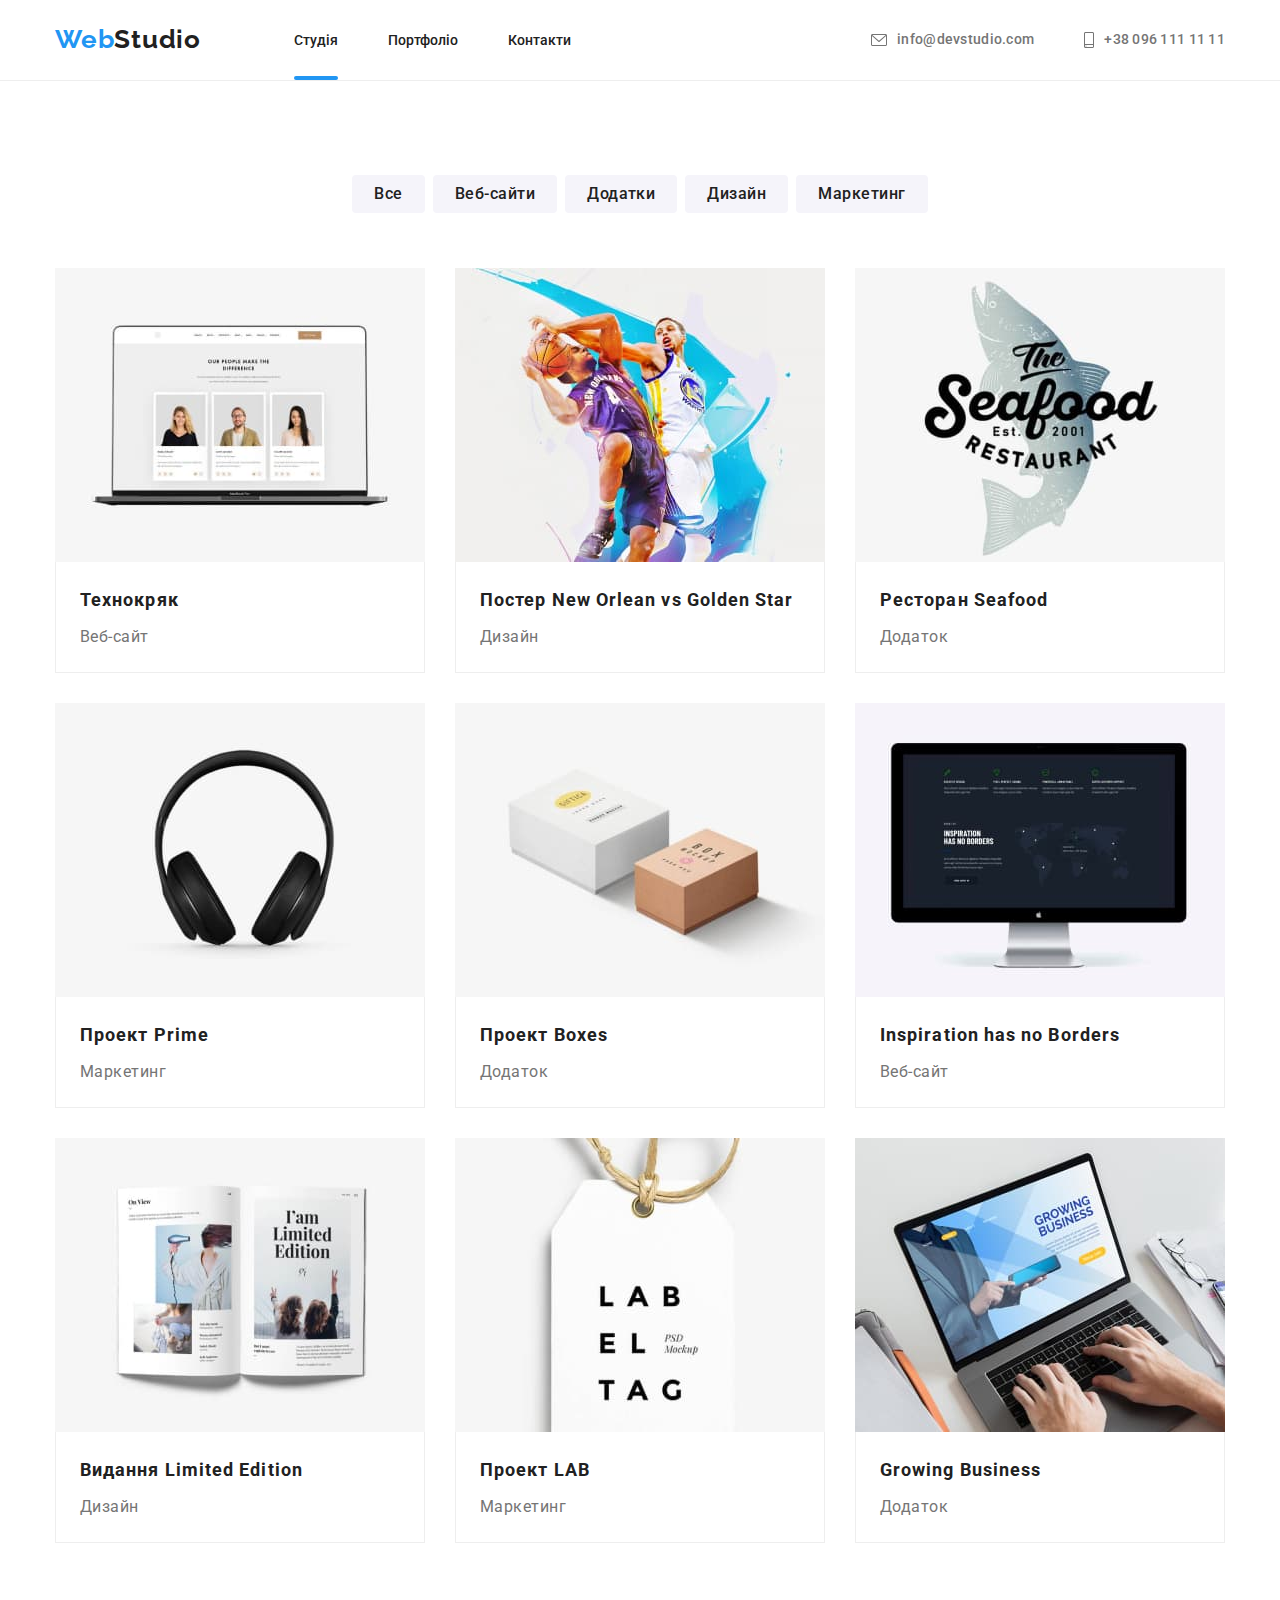
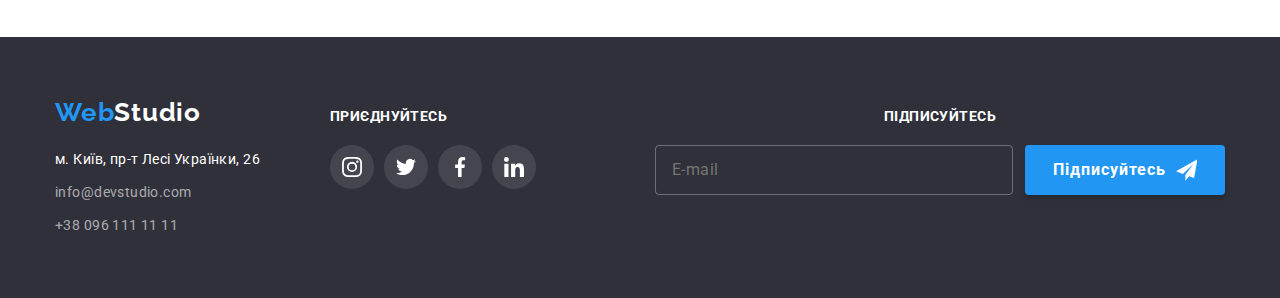
==== commit bf5107c6: "5" ====
--- a/portfolio.html
+++ b/portfolio.html
@@ -17,11 +17,16 @@
     <header class="page-header">
         <div class="container page-header__container">
             <a href="./index.html" class="logo">Web<span class="logo--header">Studio</span></a>
+            <button type="button" class="menu-button">
+                <svg width="40" height="40">
+                    <use class="menu-button__icon-menu" href="./images/icons.svg#icon-mobile-menu"></use>
+                </svg>
+            </button>
             <nav>
                 <ul class="site-nav">
                     <li class="site-nav__item"><a href="./index.html"
-                            class="site-nav__link">Студія</a></li>
-                    <li class="site-nav__item"><a href="./portfolio.html" class="site-nav__link site-nav__item--active">Портфоліо</a></li>
+                            class="site-nav__link site-nav__item--active">Студія</a></li>
+                    <li class="site-nav__item"><a href="./portfolio.html" class="site-nav__link">Портфоліо</a></li>
                     <li class="site-nav__item"><a href="#" class="site-nav__link">Контакти</a></li>
                 </ul>
             </nav>
@@ -43,6 +48,52 @@
                     </a>
                 </li>
             </ul>
+            <div class="mobile-menu is-hidden">
+                <div class="container">
+                    <div>
+                        <button type="button" class="menu-button">
+                            <svg width="40" height="40">
+                                <use class="menu-button__icon-close" href="./images/icons.svg#icon-mobile-menu-close"></use>
+                            </svg>
+                        </button>
+                        <nav>
+                            <ul class="mobile-nav">
+                                <li class="mobile-nav__item"><a href="./index.html"
+                                        class="mobile-nav__link mobile__item--active">Студія</a></li>
+                                <li class="mobile-nav__item"><a href="./portfolio.html"
+                                        class="mobile-nav__link">Портфоліо</a></li>
+                                <li class="mobile-nav__item"><a href="#" class="mobile-nav__link">Контакти</a></li>
+                            </ul>
+                        </nav>
+                    </div>
+                    <div>
+                        <ul class="mobile-contact-header">
+                            <li class="mobile-contact-header__item">
+                                <a href="tel:+380961111111" class="mobile-menu__phone">
+                                    <!-- <svg class="contact-header__icon" width="10" height="16">
+                                            <use href="./images/icons.svg#icon-smartphone"></use>
+                                        </svg> -->
+                                    +38 096 111 11 11
+                                </a>
+                            </li>
+                            <li class="mobile-contact-header__item">
+                                <a href="mailto:info@devstudio.com" class="mobile-menu__mail">
+                                    <!-- <svg class="mobile-contact-header__icon" width="16" height="12">
+                                            <use href="./images/icons.svg#icon-envelope"></use>
+                                        </svg> -->
+                                    info@devstudio.com
+                                </a>
+                            </li>
+                        </ul>
+                        <ul class="mobile-menu__social-list">
+                            <a href="#" class="mobile-menu__social-link">Instagram</a>
+                            <a href="#" class="mobile-menu__social-link">Twitter</a>
+                            <a href="#" class="mobile-menu__social-link">Facebook</a>
+                            <a href="#" class="mobile-menu__social-link">Linkedin</a>
+                        </ul>
+                    </div>
+                </div>
+            </div>
         </div>
     </header>
     <!-- Основна частина сторінки    -->
@@ -246,5 +297,7 @@
             </div>
         </div>
     </footer>
+    <!-- Скрипт для мобільного меню -->
+    <script src="./js/mobille-menu.js"></script>
 </body>
 </html>--- a/css/main.min.css
+++ b/css/main.min.css
@@ -1 +1 @@
-body{font-family:"Roboto",sans-serif;color:#212121}h1,h2,h3,p{margin:0}ul{margin:0;padding:0;list-style:none}img{display:block;max-width:100%;height:auto}.container{padding-left:15px;padding-right:15px;margin-left:auto;margin-right:auto}@media screen and (min-width: 480px){.container{width:480px}}@media screen and (min-width: 768px){.container{width:768px}}@media screen and (min-width: 1200px){.container{width:1200px}}.section{padding:60px 0}@media screen and (min-width: 1200px){.section{padding:94px 0}}.visually-hidden{position:absolute;width:1px;height:1px;margin:-1px;border:0;padding:0;white-space:nowrap;-webkit-clip-path:inset(100%);clip-path:inset(100%);clip:rect(0 0 0 0);overflow:hidden}.second-title{color:#212121;font-weight:700;font-size:36px;line-height:1.16;letter-spacing:.03em;text-align:center;margin-bottom:30px;padding:0}.address{margin-top:20px}.address__item:nth-child(n+2){margin-top:9px}.address__place{color:#fff;text-decoration:none;font-style:normal;font-size:14px;line-height:1.71;letter-spacing:.03em}.address__contact{color:rgba(255,255,255,.6);text-decoration:none;font-style:normal;font-size:14px;line-height:1.71;letter-spacing:.03em}.footer{background-color:#2f303a;padding:60px 0}@media screen and (min-width: 1200px){.footer__container{display:-webkit-box;display:-ms-flexbox;display:flex}}@media screen and (max-width: 767px){.footer__container{text-align:center}}@media screen and (min-width: 768px){.address-and-join{display:-webkit-box;display:-ms-flexbox;display:flex}}@media screen and (min-width: 768px)and (max-width: 1199px){.address-and-join{margin-left:61px}}.join{margin-top:60px}@media screen and (min-width: 768px){.join{margin-left:165px;margin-top:5px}}@media screen and (min-width: 1200px){.join{margin-left:70px;margin-top:12px}}.join__title{font-family:"Roboto",sans-serif;font-style:normal;font-weight:700;font-size:14px;line-height:1.14;letter-spacing:.03em;text-transform:uppercase;color:#fff;margin-bottom:20px}.join__list{display:-webkit-box;display:-ms-flexbox;display:flex;-webkit-box-pack:center;-ms-flex-pack:center;justify-content:center}.join__item{width:44px;height:44px;margin-right:10px}.join__item:nth-child(4){margin-right:0px}.join__social-link{color:#fff;width:100%;height:100%;display:-webkit-box;display:-ms-flexbox;display:flex;-webkit-box-align:center;-ms-flex-align:center;align-items:center;-webkit-box-pack:center;-ms-flex-pack:center;justify-content:center;border-radius:50%;background:rgba(255,255,255,.1);-webkit-transition:background-color 250ms cubic-bezier(0.4, 0, 0.2, 1);transition:background-color 250ms cubic-bezier(0.4, 0, 0.2, 1)}.join__social-link:hover,.join__social-link:focus{background-color:#2196f3}.join__icon{fill:#fff}.logo{display:inline-block;font-family:"Raleway",sans-serif;color:#2196f3;text-decoration:none;font-weight:700;font-size:26px;line-height:1.19;letter-spacing:.03em}@media screen and (max-width: 767px){.logo{padding-top:16px;padding-bottom:16px}}@media screen and (min-width: 768px){.logo{padding:24px 0 25px 0}}.logo--header{color:#212121}.logo--footer{color:#fff}.footer__logo{padding-top:0px;padding-bottom:0px}.page-header{border-bottom:1px solid #eee}.page-header__container{position:relative}@media screen and (min-width: 768px){.page-header__container{display:-webkit-box;display:-ms-flexbox;display:flex;-webkit-box-align:center;-ms-flex-align:center;align-items:center}}.contact-header__link{color:#757575;text-decoration:none;font-weight:500;font-size:14px;line-height:1.14;letter-spacing:.02em;display:-webkit-box;display:-ms-flexbox;display:flex;-webkit-transition:color 250ms cubic-bezier(0.4, 0, 0.2, 1);transition:color 250ms cubic-bezier(0.4, 0, 0.2, 1)}.contact-header__link:hover,.contact-header__link:focus{color:#2196f3}.contact-header{margin:0 0 0 auto}@media screen and (min-width: 1200px){.contact-header{display:-webkit-box;display:-ms-flexbox;display:flex}}.contact-header__icon{-ms-flex-item-align:center;align-self:center;margin-right:10px;fill:currentColor}@media screen and (min-width: 768px)and (max-width: 1199px){.contact-header__item:not(:first-child){margin-top:10px}}@media screen and (min-width: 1200px){.contact-header__item:not(:first-child){margin-left:50px}}.mobile-menu{display:-webkit-inline-box;display:-ms-inline-flexbox;display:inline-flex;position:absolute;top:10px;right:15px;padding:0;border:0;background-color:rgba(0,0,0,0)}.mobile-menu__icon-close{display:none}.is-open .mobile-menu__icon-close{display:block}.is-open .mobile-menu__icon-menu{display:none}@media screen and (min-width: 768px){.site-nav{display:-webkit-box;display:-ms-flexbox;display:flex;margin:0 0 0 93px}}@media screen and (min-width: 768px){.site-nav__item:not(:first-child){margin-left:50px}}.site-nav__link{position:relative;color:#212121;text-decoration:none;font-weight:500;font-size:14px;line-height:1.14;text-decoration:none;padding:32px 0px;-webkit-transition:color 250ms cubic-bezier(0.4, 0, 0.2, 1);transition:color 250ms cubic-bezier(0.4, 0, 0.2, 1)}.site-nav__link:hover,.site-nav__link:focus{color:#2196f3}@media screen and (min-width: 768px){.site-nav__item--active::after{position:absolute;bottom:0;display:block;content:"";width:100%;height:4px;background-color:#2196f3;border-radius:2px}}.subscription{margin-left:auto}@media screen and (max-width: 1199px){.subscription{margin-top:60px}}@media screen and (min-width: 1200px){.subscription{margin-top:12px}}@media screen and (min-width: 1200px){.subscription__form{display:-webkit-box;display:-ms-flexbox;display:flex}}.subscription__label{display:-webkit-box;display:-ms-flexbox;display:flex;-webkit-box-pack:center;-ms-flex-pack:center;justify-content:center;height:50px}@media screen and (max-width: 1199px){.subscription__label{margin-bottom:20px}}@media screen and (min-width: 1200px){.subscription__label{margin-right:12px}}.subcription__input{width:100%;border:1px solid rgba(255,255,255,.3);border-radius:4px;outline:none;background-color:rgba(0,0,0,0);font-family:"Roboto",sans-serif;font-weight:400;font-size:16px;line-height:1.25;letter-spacing:.03em;color:rgba(255,255,255,.6);padding:15px 16px}@media screen and (min-width: 768px){.subcription__input{width:450px}}@media screen and (min-width: 1200px){.subcription__input{width:358px}}.subscription__button{display:-webkit-box;display:-ms-flexbox;display:flex;-webkit-box-align:center;-ms-flex-align:center;align-items:center;max-width:200px;height:50px;margin-left:auto;margin-right:auto;background-color:#2196f3;padding:10px 28px;-webkit-box-shadow:0px 4px 4px rgba(0,0,0,.15);box-shadow:0px 4px 4px rgba(0,0,0,.15);border-radius:4px;border:none;cursor:pointer}.subscription__button-title{font-family:"Roboto",sans-serif;font-weight:700;font-size:16px;line-height:1.88;letter-spacing:.06em;color:#fff;margin-right:10px}.subscription__title{font-family:"Roboto",sans-serif;font-style:normal;font-weight:700;font-size:14px;line-height:1.14;letter-spacing:.03em;text-transform:uppercase;color:#fff;margin-bottom:20px;text-align:center}.activities-section{display:none;padding:0 0 94px 0}@media screen and (min-width: 1200px){.activities-section{display:block}}.activities{display:-webkit-box;display:-ms-flexbox;display:flex;margin:50px 0 0 0}.activities__item{position:relative}.activities__item:not(:first-child){margin-left:30px}.activities__thumb{display:-webkit-box;display:-ms-flexbox;display:flex;-webkit-box-pack:center;-ms-flex-pack:center;justify-content:center;-webkit-box-align:center;-ms-flex-align:center;align-items:center;position:absolute;bottom:0;left:0;width:100%;height:70px;background:rgba(47,48,58,.8)}.activities__text{text-transform:uppercase;font-family:"Roboto",sans-serif;font-weight:700;font-size:14px;line-height:1.14;text-align:center;letter-spacing:.03em;color:#fff}.clients{display:-webkit-box;display:-ms-flexbox;display:flex;-ms-flex-wrap:wrap;flex-wrap:wrap;margin:-15px}.clients__item{-ms-flex-preferred-size:calc((100% - 60px)/2);flex-basis:calc((100% - 60px)/2);height:92px;margin:15px}@media screen and (min-width: 768px){.clients__item{-ms-flex-preferred-size:calc((100% - 90px)/3);flex-basis:calc((100% - 90px)/3)}}@media screen and (min-width: 1200px){.clients__item{-ms-flex-preferred-size:calc((100% - 180px)/6);flex-basis:calc((100% - 180px)/6)}}.clients__link{color:#afb1b8;width:100%;height:100%;display:-webkit-box;display:-ms-flexbox;display:flex;-webkit-box-align:center;-ms-flex-align:center;align-items:center;-webkit-box-pack:center;-ms-flex-pack:center;justify-content:center;border:1px solid #afb1b8;border-radius:4px;-webkit-transition:color 250ms cubic-bezier(0.4, 0, 0.2, 1),border-color 250ms cubic-bezier(0.4, 0, 0.2, 1);transition:color 250ms cubic-bezier(0.4, 0, 0.2, 1),border-color 250ms cubic-bezier(0.4, 0, 0.2, 1)}.clients__link:hover,.clients__link:focus{border-color:#2196f3;color:#2196f3}.clients__icon{fill:currentColor}@media screen and (min-width: 768px){.features{display:-webkit-box;display:-ms-flexbox;display:flex;-ms-flex-wrap:wrap;flex-wrap:wrap;margin:-15px}}.features__thumb{background-color:#f5f4fa;padding:25px auto;height:120px;display:-webkit-box;display:-ms-flexbox;display:flex;-webkit-box-align:center;-ms-flex-align:center;align-items:center;-webkit-box-pack:center;-ms-flex-pack:center;justify-content:center;margin-bottom:30px}.features__icon{fill:#212121}.features__title{color:#212121;font-weight:700;font-size:14px;line-height:1.14;letter-spacing:.03em;text-transform:uppercase;text-align:center}.features__text{color:#757575;font-size:14px;line-height:1.71;letter-spacing:.03em;margin-top:10px}@media screen and (max-width: 767px){.features__item:not(:first-child){margin-top:30px}}@media screen and (min-width: 768px){.features__item{-ms-flex-preferred-size:calc((100% - 60px)/2);flex-basis:calc((100% - 60px)/2);margin:15px}}@media screen and (min-width: 1200px){.features__item{-ms-flex-preferred-size:calc((100% - 120px)/4);flex-basis:calc((100% - 120px)/4)}}.hero{padding-top:118px;padding-bottom:118px}@media screen and (min-width: 1200px){.hero{padding-top:200px;padding-bottom:200px}}.overlay{max-width:480px;max-height:400px;margin:0 auto;background-image:-webkit-gradient(linear, left top, right top, from(rgba(47, 48, 58, 0.4)), to(rgba(47, 48, 58, 0.4))),url("../images/hero-mobile-min.jpg");background-image:linear-gradient(to right, rgba(47, 48, 58, 0.4), rgba(47, 48, 58, 0.4)),url("../images/hero-mobile-min.jpg");background-repeat:no-repeat;background-position:center;background-size:480px 400px}@media(min-device-pixel-ratio: 2),(-webkit-min-device-pixel-ratio: 2),(min-resolution: 192dpi),(min-resolution: 2dppx){.overlay{background-image:-webkit-gradient(linear, left top, right top, from(rgba(47, 48, 58, 0.4)), to(rgba(47, 48, 58, 0.4))),url("../images/hero-mobile@2x-min.jpg");background-image:linear-gradient(to right, rgba(47, 48, 58, 0.4), rgba(47, 48, 58, 0.4)),url("../images/hero-mobile@2x-min.jpg")}}@media screen and (min-width: 768px){.overlay{max-width:768px;background-image:-webkit-gradient(linear, left top, right top, from(rgba(47, 48, 58, 0.4)), to(rgba(47, 48, 58, 0.4))),url("../images/hero-tablet-min.jpg");background-image:linear-gradient(to right, rgba(47, 48, 58, 0.4), rgba(47, 48, 58, 0.4)),url("../images/hero-tablet-min.jpg");background-size:768px 400px}}@media screen and (min-width: 768px)and (min-device-pixel-ratio: 2),screen and (min-width: 768px)and (-webkit-min-device-pixel-ratio: 2),screen and (min-width: 768px)and (min-resolution: 192dpi),screen and (min-width: 768px)and (min-resolution: 2dppx){.overlay{background-image:-webkit-gradient(linear, left top, right top, from(rgba(47, 48, 58, 0.4)), to(rgba(47, 48, 58, 0.4))),url("../images/hero-tablet@2x-min.jpg");background-image:linear-gradient(to right, rgba(47, 48, 58, 0.4), rgba(47, 48, 58, 0.4)),url("../images/hero-tablet@2x-min.jpg")}}@media screen and (min-width: 1200px){.overlay{max-width:1600px;max-height:600px;background-image:-webkit-gradient(linear, left top, right top, from(rgba(47, 48, 58, 0.4)), to(rgba(47, 48, 58, 0.4))),url("../images/hero-desktop-min.jpg");background-image:linear-gradient(to right, rgba(47, 48, 58, 0.4), rgba(47, 48, 58, 0.4)),url("../images/hero-desktop-min.jpg");background-size:1600px 600px}}@media screen and (min-width: 1200px)and (min-device-pixel-ratio: 2),screen and (min-width: 1200px)and (-webkit-min-device-pixel-ratio: 2),screen and (min-width: 1200px)and (min-resolution: 192dpi),screen and (min-width: 1200px)and (min-resolution: 2dppx){.overlay{background-image:-webkit-gradient(linear, left top, right top, from(rgba(47, 48, 58, 0.4)), to(rgba(47, 48, 58, 0.4))),url("../images/hero-desktop@2x-min.jpg");background-image:linear-gradient(to right, rgba(47, 48, 58, 0.4), rgba(47, 48, 58, 0.4)),url("../images/hero-desktop@2x-min.jpg")}}.hero__title{color:#fff;text-align:center;font-weight:900;font-size:26px;line-height:1.62;letter-spacing:.06em;margin:0}@media screen and (min-width: 1200px){.hero__title{font-size:44px;line-height:1.36}}.hero__button{display:block;cursor:pointer;background:#2196f3;color:#fff;padding:10px 32px;font-weight:700;font-size:16px;line-height:1.875;letter-spacing:.06em;border:0;border-radius:4px;-webkit-box-shadow:0px 4px 4px rgba(0,0,0,.15);box-shadow:0px 4px 4px rgba(0,0,0,.15);margin:30px auto 0 auto}.backdrop{position:fixed;top:0;left:0;width:100%;height:100%;background-color:rgba(0,0,0,.2);opacity:1;-webkit-transition:opacity 1000ms cubic-bezier(0.4, 0, 0.2, 1);transition:opacity 1000ms cubic-bezier(0.4, 0, 0.2, 1)}.is-hidden{opacity:0;pointer-events:none}.is-hidden .modal{-webkit-transform:translate(-50%, -50%) scale(0.5);transform:translate(-50%, -50%) scale(0.5)}.modal{background-color:#fff;position:absolute;top:50%;left:50%;-webkit-transform:translate(-50%, -50%) scale(1);transform:translate(-50%, -50%) scale(1);-webkit-transition:-webkit-transform 1000ms cubic-bezier(0.4, 0, 0.2, 1);transition:-webkit-transform 1000ms cubic-bezier(0.4, 0, 0.2, 1);transition:transform 1000ms cubic-bezier(0.4, 0, 0.2, 1);transition:transform 1000ms cubic-bezier(0.4, 0, 0.2, 1), -webkit-transform 1000ms cubic-bezier(0.4, 0, 0.2, 1);padding:40px}.modal__button-close{display:-webkit-box;display:-ms-flexbox;display:flex;-webkit-box-pack:center;-ms-flex-pack:center;justify-content:center;-webkit-box-align:center;-ms-flex-align:center;align-items:center;position:absolute;top:8px;right:8px;width:30px;height:30px;padding:0px;margin:0px;border:1px solid rgba(0,0,0,.1);border-radius:50%;background-color:#fff;cursor:pointer;color:#212121}.modal__icon-close{fill:currentColor;-webkit-transition:fill 250ms cubic-bezier(0.4, 0, 0.2, 1);transition:fill 250ms cubic-bezier(0.4, 0, 0.2, 1)}.modal__icon-close:hover,.modal__icon-close:focus{fill:#2196f3}.modal__title{font-family:"Roboto",sans-serif;font-weight:700;font-size:20px;line-height:1.15;text-align:center;letter-spacing:.03em;color:#212121;margin-bottom:12px}.modal__label{display:-webkit-box;display:-ms-flexbox;display:flex;-webkit-box-orient:vertical;-webkit-box-direction:normal;-ms-flex-direction:column;flex-direction:column}.modal__label-title{font-family:"Roboto",sans-serif;font-weight:400;font-size:12px;line-height:1.16;letter-spacing:.01em;margin-bottom:4px;color:#757575}.modal__input{width:100%;border:1px solid rgba(33,33,33,.2);border-radius:4px;height:40px;padding:12px 42px;outline:none;-webkit-transition:border 250ms cubic-bezier(0.4, 0, 0.2, 1);transition:border 250ms cubic-bezier(0.4, 0, 0.2, 1)}.modal__label:hover .modal__input{border-color:#2196f3;cursor:pointer}.modal__label:focus .modal__input{border-color:#2196f3;cursor:pointer}.modal__input:focus-within{border-color:#2196f3}.comment{height:120px;padding:12px 16px}.modal__input-placeholder{display:block;position:absolute;top:13px;left:16px;font-family:"Roboto",sans-serif;font-weight:400;font-size:12px;line-height:1.16;letter-spacing:.01em;color:rgba(117,117,117,.5)}.comment:not(:-moz-placeholder-shown)~.modal__input-placeholder{display:none}.comment:not(:-ms-input-placeholder)~.modal__input-placeholder{display:none}.comment:not(:placeholder-shown)~.modal__input-placeholder{display:none}.modal__label-field{position:relative;margin-bottom:10px}.modal__label-icon{position:absolute;left:15px;top:50%;-webkit-transform:translateY(-50%);transform:translateY(-50%);-webkit-transition:fill 250ms cubic-bezier(0.4, 0, 0.2, 1);transition:fill 250ms cubic-bezier(0.4, 0, 0.2, 1)}.modal__label:hover .modal__label-icon{fill:#2196f3;cursor:pointer}.modal__input:focus-within+.modal__label-icon{fill:#2196f3}textarea{resize:none;font-family:"Roboto",sans-serif;font-weight:400;font-size:12px;line-height:1.16;letter-spacing:.01em}.modal__textarea-field{position:relative}.modal__rules-label{display:-webkit-box;display:-ms-flexbox;display:flex;-webkit-box-align:center;-ms-flex-align:center;align-items:center;-webkit-box-pack:center;-ms-flex-pack:center;justify-content:center;margin-top:20px;margin-left:auto;margin-right:auto}.modal__rules-checkbox{height:15px;width:16px}.modal__rules-icon{margin-right:7px;border-radius:2px;border:2px solid #212121}.modal__rules-checkbox:checked+.modal__rules-icon{background-color:#2196f3;border-color:#2196f3}.modal__rules-text{font-family:"Roboto",sans-serif;font-weight:400;font-size:14px;line-height:1.71;letter-spacing:.03em;color:#757575;margin-right:5px}.modal__rules-link{font-family:"Roboto",sans-serif;font-weight:400;font-size:14px;line-height:1.71;letter-spacing:.03em;color:#2196f3}.modal__button{display:block;padding:10px 56px;border:none;background:#188ce8;-webkit-box-shadow:0px 4px 4px rgba(0,0,0,.15);box-shadow:0px 4px 4px rgba(0,0,0,.15);border-radius:4px;margin-top:30px;margin-left:auto;margin-right:auto;font-family:"Roboto",sans-serif;font-weight:700;font-size:16px;line-height:1.88;letter-spacing:.06em;color:#fff;cursor:pointer}.team{background-color:#f5f4fa}@media screen and (min-width: 768px){.team-list{display:-webkit-box;display:-ms-flexbox;display:flex;-ms-flex-wrap:wrap;flex-wrap:wrap;margin:-15px}}.worker{background-color:#fff;border-radius:0px 0px 4px 4px;-webkit-box-shadow:0px 1px 3px rgba(0,0,0,.12),0px 1px 1px rgba(0,0,0,.14),0px 2px 1px rgba(0,0,0,.2);box-shadow:0px 1px 3px rgba(0,0,0,.12),0px 1px 1px rgba(0,0,0,.14),0px 2px 1px rgba(0,0,0,.2)}@media screen and (max-width: 767px){.worker:not(:last-child){margin-bottom:30px}}@media screen and (min-width: 768px){.worker{-ms-flex-preferred-size:calc((100% - 60px)/2);flex-basis:calc((100% - 60px)/2);margin:15px}}@media screen and (min-width: 1200px){.worker{-ms-flex-preferred-size:calc((100% - 120px)/4);flex-basis:calc((100% - 120px)/4)}}.worker__thumb{padding:30px 0}.worker__name{color:#212121;font-weight:500;font-size:16px;line-height:1.1875;letter-spacing:.03em;text-align:center;margin-bottom:10px}.worker__position{color:#757575;font-size:16px;line-height:1.19;letter-spacing:.03em;text-align:center;margin-bottom:16px}.worker__social-link-list{display:-webkit-box;display:-ms-flexbox;display:flex;-webkit-box-pack:center;-ms-flex-pack:center;justify-content:center}.worker__social-link-item{width:44px;height:44px;margin-right:10px}.worker__social-link-item:nth-child(4){margin-right:0px}.worker__social-link{color:#afb1b8;width:100%;height:100%;display:-webkit-box;display:-ms-flexbox;display:flex;-webkit-box-align:center;-ms-flex-align:center;align-items:center;-webkit-box-pack:center;-ms-flex-pack:center;justify-content:center;border-radius:50%;-webkit-transition:color 250ms cubic-bezier(0.4, 0, 0.2, 1),background-color 250ms cubic-bezier(0.4, 0, 0.2, 1);transition:color 250ms cubic-bezier(0.4, 0, 0.2, 1),background-color 250ms cubic-bezier(0.4, 0, 0.2, 1)}.worker__social-link:hover,.worker__social-link:focus{background-color:#2196f3;color:#fff}.worker__social-link-icon{fill:currentColor}.filtrs{display:-webkit-box;display:-ms-flexbox;display:flex;-ms-flex-wrap:wrap;flex-wrap:wrap;-webkit-box-pack:center;-ms-flex-pack:center;justify-content:center;margin-left:-8px}@media screen and (max-width: 767px){.filtrs{-webkit-box-pack:start;-ms-flex-pack:start;justify-content:flex-start;margin-top:-8px;margin-bottom:-8px}}.filtrs__item{margin-left:8px}@media screen and (max-width: 767px){.filtrs__item{margin-top:8px;margin-bottom:8px}}.filtrs__button{cursor:pointer;background-color:#f5f4fa;color:#212121;font-weight:500;font-size:16px;line-height:1.61;letter-spacing:.03em;border-radius:4px;border-color:#fff;border-style:hidden;padding:6px 22px 6px 22px;-webkit-transition:color 250ms cubic-bezier(0.4, 0, 0.2, 1),background-color 250ms cubic-bezier(0.4, 0, 0.2, 1),-webkit-box-shadow 250ms cubic-bezier(0.4, 0, 0.2, 1);transition:color 250ms cubic-bezier(0.4, 0, 0.2, 1),background-color 250ms cubic-bezier(0.4, 0, 0.2, 1),-webkit-box-shadow 250ms cubic-bezier(0.4, 0, 0.2, 1);transition:color 250ms cubic-bezier(0.4, 0, 0.2, 1),background-color 250ms cubic-bezier(0.4, 0, 0.2, 1),box-shadow 250ms cubic-bezier(0.4, 0, 0.2, 1);transition:color 250ms cubic-bezier(0.4, 0, 0.2, 1),background-color 250ms cubic-bezier(0.4, 0, 0.2, 1),box-shadow 250ms cubic-bezier(0.4, 0, 0.2, 1),-webkit-box-shadow 250ms cubic-bezier(0.4, 0, 0.2, 1)}.filtrs__button:hover,.filtrs__button:focus{background-color:#2196f3;color:#fff;-webkit-box-shadow:0px 1px 1px rgba(0,0,0,.12),0px 4px 4px rgba(0,0,0,.06),1px 4px 6px rgba(0,0,0,.16);box-shadow:0px 1px 1px rgba(0,0,0,.12),0px 4px 4px rgba(0,0,0,.06),1px 4px 6px rgba(0,0,0,.16)}.project-list{margin-top:50px}@media screen and (min-width: 768px){.project-list{display:-webkit-box;display:-ms-flexbox;display:flex;-ms-flex-wrap:wrap;flex-wrap:wrap;margin:-15px}}@media screen and (min-width: 768px){.project-list{margin-top:30px}}@media screen and (min-width: 1200px){.project-list{margin-top:40px}}.project{display:-webkit-box;display:-ms-flexbox;display:flex;-webkit-box-orient:vertical;-webkit-box-direction:normal;-ms-flex-direction:column;flex-direction:column;-webkit-transition:-webkit-box-shadow 250ms cubic-bezier(0.4, 0, 0.2, 1);transition:-webkit-box-shadow 250ms cubic-bezier(0.4, 0, 0.2, 1);transition:box-shadow 250ms cubic-bezier(0.4, 0, 0.2, 1);transition:box-shadow 250ms cubic-bezier(0.4, 0, 0.2, 1), -webkit-box-shadow 250ms cubic-bezier(0.4, 0, 0.2, 1)}.project:hover{-webkit-box-shadow:0px 1px 1px rgba(0,0,0,.12),0px 4px 4px rgba(0,0,0,.06),1px 4px 6px rgba(0,0,0,.16);box-shadow:0px 1px 1px rgba(0,0,0,.12),0px 4px 4px rgba(0,0,0,.06),1px 4px 6px rgba(0,0,0,.16)}@media screen and (max-width: 767px){.project:not(:last-child){margin-bottom:30px}}@media screen and (min-width: 768px){.project{-ms-flex-preferred-size:calc((100% - 60px)/2);flex-basis:calc((100% - 60px)/2);margin:15px}}@media screen and (min-width: 1200px){.project{-ms-flex-preferred-size:calc((100% - 90px)/3);flex-basis:calc((100% - 90px)/3)}}.project__thumb{-webkit-box-flex:1;-ms-flex-positive:1;flex-grow:1;padding:20px 24px;border-left:1px solid #eee;border-bottom:1px solid #eee;border-right:1px solid #eee}.project__name{color:#212121;font-weight:700;font-size:18px;line-height:2;letter-spacing:.06em;margin-bottom:4px}.project__type{color:#757575;font-size:16px;line-height:1.88;letter-spacing:.03em}.project__image{position:relative;overflow:hidden}.project__image::before{display:inline-block;content:"";position:absolute;width:100%;height:100%;top:0;left:0;background-color:rgba(33,150,243,.9);-webkit-transform:translateY(100%);transform:translateY(100%);-webkit-transition:-webkit-transform 250ms cubic-bezier(0.4, 0, 0.2, 1);transition:-webkit-transform 250ms cubic-bezier(0.4, 0, 0.2, 1);transition:transform 250ms cubic-bezier(0.4, 0, 0.2, 1);transition:transform 250ms cubic-bezier(0.4, 0, 0.2, 1), -webkit-transform 250ms cubic-bezier(0.4, 0, 0.2, 1)}.project:hover .project__image::before{-webkit-transform:translateY(0);transform:translateY(0)}.project__hover-thumb{position:absolute;width:100%;height:100%;padding:63px 24px;top:0;left:0;opacity:0}.project:hover .project__hover-thumb{opacity:1}.project__hover-text{font-family:"Roboto",sans-serif;font-weight:400;font-size:18px;line-height:1.56;letter-spacing:.03em;color:#fff}/*# sourceMappingURL=main.min.css.map */+body{font-family:"Roboto",sans-serif;color:#212121}h1,h2,h3,p{margin:0}ul{margin:0;padding:0;list-style:none}img{display:block;max-width:100%;height:auto}.container{padding-left:15px;padding-right:15px;margin-left:auto;margin-right:auto}@media screen and (min-width: 480px){.container{width:480px}}@media screen and (min-width: 768px){.container{width:768px}}@media screen and (min-width: 1200px){.container{width:1200px}}.section{padding:60px 0}@media screen and (min-width: 1200px){.section{padding:94px 0}}.no-scroll{overflow:hidden}.visually-hidden{position:absolute;width:1px;height:1px;margin:-1px;border:0;padding:0;white-space:nowrap;-webkit-clip-path:inset(100%);clip-path:inset(100%);clip:rect(0 0 0 0);overflow:hidden}.second-title{color:#212121;font-weight:700;font-size:36px;line-height:1.16;letter-spacing:.03em;text-align:center;margin-bottom:30px;padding:0}.address{margin-top:20px}.address__item:nth-child(n+2){margin-top:9px}.address__place{color:#fff;text-decoration:none;font-style:normal;font-size:14px;line-height:1.71;letter-spacing:.03em}.address__contact{color:rgba(255,255,255,.6);text-decoration:none;font-style:normal;font-size:14px;line-height:1.71;letter-spacing:.03em}.footer{background-color:#2f303a;padding:60px 0}@media screen and (min-width: 1200px){.footer__container{display:-webkit-box;display:-ms-flexbox;display:flex}}@media screen and (max-width: 767px){.footer__container{text-align:center}}@media screen and (min-width: 768px){.address-and-join{display:-webkit-box;display:-ms-flexbox;display:flex}}@media screen and (min-width: 768px)and (max-width: 1199px){.address-and-join{margin-left:61px}}.join{margin-top:60px}@media screen and (min-width: 768px){.join{margin-left:165px;margin-top:5px}}@media screen and (min-width: 1200px){.join{margin-left:70px;margin-top:12px}}.join__title{font-family:"Roboto",sans-serif;font-style:normal;font-weight:700;font-size:14px;line-height:1.14;letter-spacing:.03em;text-transform:uppercase;color:#fff;margin-bottom:20px}.join__list{display:-webkit-box;display:-ms-flexbox;display:flex;-webkit-box-pack:center;-ms-flex-pack:center;justify-content:center}.join__item{width:44px;height:44px;margin-right:10px}.join__item:nth-child(4){margin-right:0px}.join__social-link{color:#fff;width:100%;height:100%;display:-webkit-box;display:-ms-flexbox;display:flex;-webkit-box-align:center;-ms-flex-align:center;align-items:center;-webkit-box-pack:center;-ms-flex-pack:center;justify-content:center;border-radius:50%;background:rgba(255,255,255,.1);-webkit-transition:background-color 250ms cubic-bezier(0.4, 0, 0.2, 1);transition:background-color 250ms cubic-bezier(0.4, 0, 0.2, 1)}.join__social-link:hover,.join__social-link:focus{background-color:#2196f3}.join__icon{fill:#fff}.logo{display:inline-block;font-family:"Raleway",sans-serif;color:#2196f3;text-decoration:none;font-weight:700;font-size:26px;line-height:1.19;letter-spacing:.03em}@media screen and (max-width: 767px){.logo{padding-top:16px;padding-bottom:16px}}@media screen and (min-width: 768px){.logo{padding:24px 0 25px 0}}.logo--header{color:#212121}.logo--footer{color:#fff}.footer__logo{padding-top:0px;padding-bottom:0px}.page-header{position:relative;border-bottom:1px solid #eee}.page-header__container{position:relative}@media screen and (min-width: 768px){.page-header__container{display:-webkit-box;display:-ms-flexbox;display:flex;-webkit-box-align:center;-ms-flex-align:center;align-items:center}}.contact-header__link{color:#757575;text-decoration:none;font-weight:500;font-size:14px;line-height:1.14;letter-spacing:.02em;display:-webkit-box;display:-ms-flexbox;display:flex;-webkit-transition:color 250ms cubic-bezier(0.4, 0, 0.2, 1);transition:color 250ms cubic-bezier(0.4, 0, 0.2, 1)}.contact-header__link:hover,.contact-header__link:focus{color:#2196f3}.contact-header{display:none;margin:0 0 0 auto}@media screen and (min-width: 768px){.contact-header{display:block}}@media screen and (min-width: 1200px){.contact-header{display:-webkit-box;display:-ms-flexbox;display:flex}}.contact-header__icon{-ms-flex-item-align:center;align-self:center;margin-right:10px;fill:currentColor}@media screen and (min-width: 768px)and (max-width: 1199px){.contact-header__item:not(:first-child){margin-top:10px}}@media screen and (min-width: 1200px){.contact-header__item:not(:first-child){margin-left:50px}}.menu-button{display:-webkit-inline-box;display:-ms-inline-flexbox;display:inline-flex;position:absolute;top:10px;right:15px;padding:0;border:0;background-color:rgba(0,0,0,0)}@media screen and (min-width: 768px){.menu-button{display:none}}.is-open .menu-button__icon-close{display:block}.is-open .menu-button__icon-menu{display:none}.mobile-menu{position:fixed;top:0;left:0;width:100%;height:100%;display:block;padding:40px 10px;background-color:#fff;z-index:2}.mobile-menu.is-hidden{display:none}.mobile-menu .container{display:-webkit-box;display:-ms-flexbox;display:flex;-webkit-box-orient:vertical;-webkit-box-direction:normal;-ms-flex-direction:column;flex-direction:column;-webkit-box-pack:justify;-ms-flex-pack:justify;justify-content:space-between;height:100%;overflow:auto}.mobile-nav__link{color:#212121;text-decoration:none;font-weight:500;font-size:40px;line-height:1.17;text-decoration:none;letter-spacing:.02em;-webkit-transition:color 250ms cubic-bezier(0.4, 0, 0.2, 1);transition:color 250ms cubic-bezier(0.4, 0, 0.2, 1)}.mobile-nav__link:hover,.mobile-nav__link:focus{color:#2196f3}.mobile-nav__item:not(:first-child){margin-top:32px}.mobile-contact-header{margin-top:32px;margin-bottom:64px}.mobile-contact-header__item:not(:first-child){margin-top:32px}.mobile-menu__phone{font-weight:500;font-size:34px;line-height:1.17;letter-spacing:.02em;color:#2196f3;text-decoration:none}.mobile-menu__mail{font-weight:500;font-size:24px;line-height:1.16;letter-spacing:.02em;color:#757575;text-decoration:none}.mobile-menu__social-list{display:-webkit-box;display:-ms-flexbox;display:flex;margin-top:64px}.mobile-menu__social-link{font-weight:500;font-size:18px;line-height:1.22;letter-spacing:.02em;color:#2196f3;text-decoration:none}.mobile-menu__social-link:not(:first-child){margin-left:10px}.mobile-menu__social-link:not(:last-child){padding-right:10px;border-right:1px solid rgba(33,33,33,.2)}.site-nav{display:none}@media screen and (min-width: 768px){.site-nav{display:-webkit-box;display:-ms-flexbox;display:flex;margin:0 0 0 93px}}@media screen and (min-width: 768px){.site-nav__item:not(:first-child){margin-left:50px}}.site-nav__link{position:relative;color:#212121;text-decoration:none;font-weight:500;font-size:14px;line-height:1.14;text-decoration:none;padding:32px 0px;-webkit-transition:color 250ms cubic-bezier(0.4, 0, 0.2, 1);transition:color 250ms cubic-bezier(0.4, 0, 0.2, 1)}.site-nav__link:hover,.site-nav__link:focus{color:#2196f3}@media screen and (min-width: 768px){.site-nav__item--active::after{position:absolute;bottom:0;display:block;content:"";width:100%;height:4px;background-color:#2196f3;border-radius:2px}}.subscription{margin-left:auto}@media screen and (max-width: 1199px){.subscription{margin-top:60px}}@media screen and (min-width: 1200px){.subscription{margin-top:12px}}@media screen and (min-width: 1200px){.subscription__form{display:-webkit-box;display:-ms-flexbox;display:flex}}.subscription__label{display:-webkit-box;display:-ms-flexbox;display:flex;-webkit-box-pack:center;-ms-flex-pack:center;justify-content:center;height:50px}@media screen and (max-width: 1199px){.subscription__label{margin-bottom:20px}}@media screen and (min-width: 1200px){.subscription__label{margin-right:12px}}.subcription__input{width:100%;border:1px solid rgba(255,255,255,.3);border-radius:4px;outline:none;background-color:rgba(0,0,0,0);font-family:"Roboto",sans-serif;font-weight:400;font-size:16px;line-height:1.25;letter-spacing:.03em;color:rgba(255,255,255,.6);padding:15px 16px}@media screen and (min-width: 768px){.subcription__input{width:450px}}@media screen and (min-width: 1200px){.subcription__input{width:358px}}.subscription__button{display:-webkit-box;display:-ms-flexbox;display:flex;-webkit-box-align:center;-ms-flex-align:center;align-items:center;max-width:200px;height:50px;margin-left:auto;margin-right:auto;background-color:#2196f3;padding:10px 28px;-webkit-box-shadow:0px 4px 4px rgba(0,0,0,.15);box-shadow:0px 4px 4px rgba(0,0,0,.15);border-radius:4px;border:none;cursor:pointer}.subscription__button-title{font-family:"Roboto",sans-serif;font-weight:700;font-size:16px;line-height:1.88;letter-spacing:.06em;color:#fff;margin-right:10px}.subscription__title{font-family:"Roboto",sans-serif;font-style:normal;font-weight:700;font-size:14px;line-height:1.14;letter-spacing:.03em;text-transform:uppercase;color:#fff;margin-bottom:20px;text-align:center}.activities-section{display:none;padding:0 0 94px 0}@media screen and (min-width: 1200px){.activities-section{display:block}}.activities{display:-webkit-box;display:-ms-flexbox;display:flex;margin:50px 0 0 0}.activities__item{position:relative}.activities__item:not(:first-child){margin-left:30px}.activities__thumb{display:-webkit-box;display:-ms-flexbox;display:flex;-webkit-box-pack:center;-ms-flex-pack:center;justify-content:center;-webkit-box-align:center;-ms-flex-align:center;align-items:center;position:absolute;bottom:0;left:0;width:100%;height:70px;background:rgba(47,48,58,.8)}.activities__text{text-transform:uppercase;font-family:"Roboto",sans-serif;font-weight:700;font-size:14px;line-height:1.14;text-align:center;letter-spacing:.03em;color:#fff}.clients{display:-webkit-box;display:-ms-flexbox;display:flex;-ms-flex-wrap:wrap;flex-wrap:wrap;margin:-15px}.clients__item{-ms-flex-preferred-size:calc((100% - 60px)/2);flex-basis:calc((100% - 60px)/2);height:92px;margin:15px}@media screen and (min-width: 768px){.clients__item{-ms-flex-preferred-size:calc((100% - 90px)/3);flex-basis:calc((100% - 90px)/3)}}@media screen and (min-width: 1200px){.clients__item{-ms-flex-preferred-size:calc((100% - 180px)/6);flex-basis:calc((100% - 180px)/6)}}.clients__link{color:#afb1b8;width:100%;height:100%;display:-webkit-box;display:-ms-flexbox;display:flex;-webkit-box-align:center;-ms-flex-align:center;align-items:center;-webkit-box-pack:center;-ms-flex-pack:center;justify-content:center;border:1px solid #afb1b8;border-radius:4px;-webkit-transition:color 250ms cubic-bezier(0.4, 0, 0.2, 1),border-color 250ms cubic-bezier(0.4, 0, 0.2, 1);transition:color 250ms cubic-bezier(0.4, 0, 0.2, 1),border-color 250ms cubic-bezier(0.4, 0, 0.2, 1)}.clients__link:hover,.clients__link:focus{border-color:#2196f3;color:#2196f3}.clients__icon{fill:currentColor}@media screen and (min-width: 768px){.features{display:-webkit-box;display:-ms-flexbox;display:flex;-ms-flex-wrap:wrap;flex-wrap:wrap;margin:-15px}}.features__thumb{background-color:#f5f4fa;padding:25px auto;height:120px;display:-webkit-box;display:-ms-flexbox;display:flex;-webkit-box-align:center;-ms-flex-align:center;align-items:center;-webkit-box-pack:center;-ms-flex-pack:center;justify-content:center;margin-bottom:30px}.features__icon{fill:#212121}.features__title{color:#212121;font-weight:700;font-size:14px;line-height:1.14;letter-spacing:.03em;text-transform:uppercase;text-align:center}.features__text{color:#757575;font-size:14px;line-height:1.71;letter-spacing:.03em;margin-top:10px}@media screen and (max-width: 767px){.features__item:not(:first-child){margin-top:30px}}@media screen and (min-width: 768px){.features__item{-ms-flex-preferred-size:calc((100% - 60px)/2);flex-basis:calc((100% - 60px)/2);margin:15px}}@media screen and (min-width: 1200px){.features__item{-ms-flex-preferred-size:calc((100% - 120px)/4);flex-basis:calc((100% - 120px)/4)}}.hero{padding-top:118px;padding-bottom:118px}@media screen and (min-width: 1200px){.hero{padding-top:200px;padding-bottom:200px}}.overlay{max-width:480px;max-height:400px;margin:0 auto;background-image:-webkit-gradient(linear, left top, right top, from(rgba(47, 48, 58, 0.4)), to(rgba(47, 48, 58, 0.4))),url("../images/hero-mobile-min.jpg");background-image:linear-gradient(to right, rgba(47, 48, 58, 0.4), rgba(47, 48, 58, 0.4)),url("../images/hero-mobile-min.jpg");background-repeat:no-repeat;background-position:center;background-size:480px 400px}@media(min-device-pixel-ratio: 2),(-webkit-min-device-pixel-ratio: 2),(min-resolution: 192dpi),(min-resolution: 2dppx){.overlay{background-image:-webkit-gradient(linear, left top, right top, from(rgba(47, 48, 58, 0.4)), to(rgba(47, 48, 58, 0.4))),url("../images/hero-mobile@2x-min.jpg");background-image:linear-gradient(to right, rgba(47, 48, 58, 0.4), rgba(47, 48, 58, 0.4)),url("../images/hero-mobile@2x-min.jpg")}}@media screen and (min-width: 768px){.overlay{max-width:768px;background-image:-webkit-gradient(linear, left top, right top, from(rgba(47, 48, 58, 0.4)), to(rgba(47, 48, 58, 0.4))),url("../images/hero-tablet-min.jpg");background-image:linear-gradient(to right, rgba(47, 48, 58, 0.4), rgba(47, 48, 58, 0.4)),url("../images/hero-tablet-min.jpg");background-size:768px 400px}}@media screen and (min-width: 768px)and (min-device-pixel-ratio: 2),screen and (min-width: 768px)and (-webkit-min-device-pixel-ratio: 2),screen and (min-width: 768px)and (min-resolution: 192dpi),screen and (min-width: 768px)and (min-resolution: 2dppx){.overlay{background-image:-webkit-gradient(linear, left top, right top, from(rgba(47, 48, 58, 0.4)), to(rgba(47, 48, 58, 0.4))),url("../images/hero-tablet@2x-min.jpg");background-image:linear-gradient(to right, rgba(47, 48, 58, 0.4), rgba(47, 48, 58, 0.4)),url("../images/hero-tablet@2x-min.jpg")}}@media screen and (min-width: 1200px){.overlay{max-width:1600px;max-height:600px;background-image:-webkit-gradient(linear, left top, right top, from(rgba(47, 48, 58, 0.4)), to(rgba(47, 48, 58, 0.4))),url("../images/hero-desktop-min.jpg");background-image:linear-gradient(to right, rgba(47, 48, 58, 0.4), rgba(47, 48, 58, 0.4)),url("../images/hero-desktop-min.jpg");background-size:1600px 600px}}@media screen and (min-width: 1200px)and (min-device-pixel-ratio: 2),screen and (min-width: 1200px)and (-webkit-min-device-pixel-ratio: 2),screen and (min-width: 1200px)and (min-resolution: 192dpi),screen and (min-width: 1200px)and (min-resolution: 2dppx){.overlay{background-image:-webkit-gradient(linear, left top, right top, from(rgba(47, 48, 58, 0.4)), to(rgba(47, 48, 58, 0.4))),url("../images/hero-desktop@2x-min.jpg");background-image:linear-gradient(to right, rgba(47, 48, 58, 0.4), rgba(47, 48, 58, 0.4)),url("../images/hero-desktop@2x-min.jpg")}}.hero__title{color:#fff;text-align:center;font-weight:900;font-size:26px;line-height:1.62;letter-spacing:.06em;margin:0}@media screen and (min-width: 1200px){.hero__title{font-size:44px;line-height:1.36}}.hero__button{display:block;cursor:pointer;background:#2196f3;color:#fff;padding:10px 32px;font-weight:700;font-size:16px;line-height:1.875;letter-spacing:.06em;border:0;border-radius:4px;-webkit-box-shadow:0px 4px 4px rgba(0,0,0,.15);box-shadow:0px 4px 4px rgba(0,0,0,.15);margin:30px auto 0 auto}.backdrop{position:fixed;top:0;left:0;width:100%;height:100%;background-color:rgba(0,0,0,.2);opacity:1;-webkit-transition:opacity 1000ms cubic-bezier(0.4, 0, 0.2, 1);transition:opacity 1000ms cubic-bezier(0.4, 0, 0.2, 1)}.is-hidden{opacity:0;pointer-events:none}.is-hidden .modal{-webkit-transform:translate(-50%, -50%) scale(0.5);transform:translate(-50%, -50%) scale(0.5)}.modal{background-color:#fff;position:absolute;top:50%;left:50%;-webkit-transform:translate(-50%, -50%) scale(1);transform:translate(-50%, -50%) scale(1);-webkit-transition:-webkit-transform 1000ms cubic-bezier(0.4, 0, 0.2, 1);transition:-webkit-transform 1000ms cubic-bezier(0.4, 0, 0.2, 1);transition:transform 1000ms cubic-bezier(0.4, 0, 0.2, 1);transition:transform 1000ms cubic-bezier(0.4, 0, 0.2, 1), -webkit-transform 1000ms cubic-bezier(0.4, 0, 0.2, 1);padding:40px}.modal__button-close{display:-webkit-box;display:-ms-flexbox;display:flex;-webkit-box-pack:center;-ms-flex-pack:center;justify-content:center;-webkit-box-align:center;-ms-flex-align:center;align-items:center;position:absolute;top:8px;right:8px;width:30px;height:30px;padding:0px;margin:0px;border:1px solid rgba(0,0,0,.1);border-radius:50%;background-color:#fff;cursor:pointer;color:#212121}.modal__icon-close{fill:currentColor;-webkit-transition:fill 250ms cubic-bezier(0.4, 0, 0.2, 1);transition:fill 250ms cubic-bezier(0.4, 0, 0.2, 1)}.modal__icon-close:hover,.modal__icon-close:focus{fill:#2196f3}.modal__title{font-family:"Roboto",sans-serif;font-weight:700;font-size:20px;line-height:1.15;text-align:center;letter-spacing:.03em;color:#212121;margin-bottom:12px}.modal__label{display:-webkit-box;display:-ms-flexbox;display:flex;-webkit-box-orient:vertical;-webkit-box-direction:normal;-ms-flex-direction:column;flex-direction:column}.modal__label-title{font-family:"Roboto",sans-serif;font-weight:400;font-size:12px;line-height:1.16;letter-spacing:.01em;margin-bottom:4px;color:#757575}.modal__input{width:100%;border:1px solid rgba(33,33,33,.2);border-radius:4px;height:40px;padding:12px 42px;outline:none;-webkit-transition:border 250ms cubic-bezier(0.4, 0, 0.2, 1);transition:border 250ms cubic-bezier(0.4, 0, 0.2, 1)}.modal__label:hover .modal__input{border-color:#2196f3;cursor:pointer}.modal__label:focus .modal__input{border-color:#2196f3;cursor:pointer}.modal__input:focus-within{border-color:#2196f3}.comment{height:120px;padding:12px 16px}.modal__input-placeholder{display:block;position:absolute;top:13px;left:16px;font-family:"Roboto",sans-serif;font-weight:400;font-size:12px;line-height:1.16;letter-spacing:.01em;color:rgba(117,117,117,.5)}.comment:not(:-moz-placeholder-shown)~.modal__input-placeholder{display:none}.comment:not(:-ms-input-placeholder)~.modal__input-placeholder{display:none}.comment:not(:placeholder-shown)~.modal__input-placeholder{display:none}.modal__label-field{position:relative;margin-bottom:10px}.modal__label-icon{position:absolute;left:15px;top:50%;-webkit-transform:translateY(-50%);transform:translateY(-50%);-webkit-transition:fill 250ms cubic-bezier(0.4, 0, 0.2, 1);transition:fill 250ms cubic-bezier(0.4, 0, 0.2, 1)}.modal__label:hover .modal__label-icon{fill:#2196f3;cursor:pointer}.modal__input:focus-within+.modal__label-icon{fill:#2196f3}textarea{resize:none;font-family:"Roboto",sans-serif;font-weight:400;font-size:12px;line-height:1.16;letter-spacing:.01em}.modal__textarea-field{position:relative}.modal__rules-label{display:-webkit-box;display:-ms-flexbox;display:flex;-webkit-box-align:center;-ms-flex-align:center;align-items:center;-webkit-box-pack:center;-ms-flex-pack:center;justify-content:center;margin-top:20px;margin-left:auto;margin-right:auto}.modal__rules-checkbox{height:15px;width:16px}.modal__rules-icon{margin-right:7px;border-radius:2px;border:2px solid #212121}.modal__rules-checkbox:checked+.modal__rules-icon{background-color:#2196f3;border-color:#2196f3}.modal__rules-text{font-family:"Roboto",sans-serif;font-weight:400;font-size:14px;line-height:1.71;letter-spacing:.03em;color:#757575;margin-right:5px}.modal__rules-link{font-family:"Roboto",sans-serif;font-weight:400;font-size:14px;line-height:1.71;letter-spacing:.03em;color:#2196f3}.modal__button{display:block;padding:10px 56px;border:none;background:#188ce8;-webkit-box-shadow:0px 4px 4px rgba(0,0,0,.15);box-shadow:0px 4px 4px rgba(0,0,0,.15);border-radius:4px;margin-top:30px;margin-left:auto;margin-right:auto;font-family:"Roboto",sans-serif;font-weight:700;font-size:16px;line-height:1.88;letter-spacing:.06em;color:#fff;cursor:pointer}.team{background-color:#f5f4fa}@media screen and (min-width: 768px){.team-list{display:-webkit-box;display:-ms-flexbox;display:flex;-ms-flex-wrap:wrap;flex-wrap:wrap;margin:-15px}}.worker{background-color:#fff;border-radius:0px 0px 4px 4px;-webkit-box-shadow:0px 1px 3px rgba(0,0,0,.12),0px 1px 1px rgba(0,0,0,.14),0px 2px 1px rgba(0,0,0,.2);box-shadow:0px 1px 3px rgba(0,0,0,.12),0px 1px 1px rgba(0,0,0,.14),0px 2px 1px rgba(0,0,0,.2)}@media screen and (max-width: 767px){.worker:not(:last-child){margin-bottom:30px}}@media screen and (min-width: 768px){.worker{-ms-flex-preferred-size:calc((100% - 60px)/2);flex-basis:calc((100% - 60px)/2);margin:15px}}@media screen and (min-width: 1200px){.worker{-ms-flex-preferred-size:calc((100% - 120px)/4);flex-basis:calc((100% - 120px)/4)}}.worker__thumb{padding:30px 0}.worker__name{color:#212121;font-weight:500;font-size:16px;line-height:1.1875;letter-spacing:.03em;text-align:center;margin-bottom:10px}.worker__position{color:#757575;font-size:16px;line-height:1.19;letter-spacing:.03em;text-align:center;margin-bottom:16px}.worker__social-link-list{display:-webkit-box;display:-ms-flexbox;display:flex;-webkit-box-pack:center;-ms-flex-pack:center;justify-content:center}.worker__social-link-item{width:44px;height:44px;margin-right:10px}.worker__social-link-item:nth-child(4){margin-right:0px}.worker__social-link{color:#afb1b8;width:100%;height:100%;display:-webkit-box;display:-ms-flexbox;display:flex;-webkit-box-align:center;-ms-flex-align:center;align-items:center;-webkit-box-pack:center;-ms-flex-pack:center;justify-content:center;border-radius:50%;-webkit-transition:color 250ms cubic-bezier(0.4, 0, 0.2, 1),background-color 250ms cubic-bezier(0.4, 0, 0.2, 1);transition:color 250ms cubic-bezier(0.4, 0, 0.2, 1),background-color 250ms cubic-bezier(0.4, 0, 0.2, 1)}.worker__social-link:hover,.worker__social-link:focus{background-color:#2196f3;color:#fff}.worker__social-link-icon{fill:currentColor}.filtrs{display:-webkit-box;display:-ms-flexbox;display:flex;-ms-flex-wrap:wrap;flex-wrap:wrap;-webkit-box-pack:center;-ms-flex-pack:center;justify-content:center;margin-left:-8px}@media screen and (max-width: 767px){.filtrs{-webkit-box-pack:start;-ms-flex-pack:start;justify-content:flex-start;margin-top:-8px;margin-bottom:-8px}}.filtrs__item{margin-left:8px}@media screen and (max-width: 767px){.filtrs__item{margin-top:8px;margin-bottom:8px}}.filtrs__button{cursor:pointer;background-color:#f5f4fa;color:#212121;font-weight:500;font-size:16px;line-height:1.61;letter-spacing:.03em;border-radius:4px;border-color:#fff;border-style:hidden;padding:6px 22px 6px 22px;-webkit-transition:color 250ms cubic-bezier(0.4, 0, 0.2, 1),background-color 250ms cubic-bezier(0.4, 0, 0.2, 1),-webkit-box-shadow 250ms cubic-bezier(0.4, 0, 0.2, 1);transition:color 250ms cubic-bezier(0.4, 0, 0.2, 1),background-color 250ms cubic-bezier(0.4, 0, 0.2, 1),-webkit-box-shadow 250ms cubic-bezier(0.4, 0, 0.2, 1);transition:color 250ms cubic-bezier(0.4, 0, 0.2, 1),background-color 250ms cubic-bezier(0.4, 0, 0.2, 1),box-shadow 250ms cubic-bezier(0.4, 0, 0.2, 1);transition:color 250ms cubic-bezier(0.4, 0, 0.2, 1),background-color 250ms cubic-bezier(0.4, 0, 0.2, 1),box-shadow 250ms cubic-bezier(0.4, 0, 0.2, 1),-webkit-box-shadow 250ms cubic-bezier(0.4, 0, 0.2, 1)}.filtrs__button:hover,.filtrs__button:focus{background-color:#2196f3;color:#fff;-webkit-box-shadow:0px 1px 1px rgba(0,0,0,.12),0px 4px 4px rgba(0,0,0,.06),1px 4px 6px rgba(0,0,0,.16);box-shadow:0px 1px 1px rgba(0,0,0,.12),0px 4px 4px rgba(0,0,0,.06),1px 4px 6px rgba(0,0,0,.16)}.project-list{margin-top:50px}@media screen and (min-width: 768px){.project-list{display:-webkit-box;display:-ms-flexbox;display:flex;-ms-flex-wrap:wrap;flex-wrap:wrap;margin:-15px}}@media screen and (min-width: 768px){.project-list{margin-top:30px}}@media screen and (min-width: 1200px){.project-list{margin-top:40px}}.project{display:-webkit-box;display:-ms-flexbox;display:flex;-webkit-box-orient:vertical;-webkit-box-direction:normal;-ms-flex-direction:column;flex-direction:column;-webkit-transition:-webkit-box-shadow 250ms cubic-bezier(0.4, 0, 0.2, 1);transition:-webkit-box-shadow 250ms cubic-bezier(0.4, 0, 0.2, 1);transition:box-shadow 250ms cubic-bezier(0.4, 0, 0.2, 1);transition:box-shadow 250ms cubic-bezier(0.4, 0, 0.2, 1), -webkit-box-shadow 250ms cubic-bezier(0.4, 0, 0.2, 1)}.project:hover{-webkit-box-shadow:0px 1px 1px rgba(0,0,0,.12),0px 4px 4px rgba(0,0,0,.06),1px 4px 6px rgba(0,0,0,.16);box-shadow:0px 1px 1px rgba(0,0,0,.12),0px 4px 4px rgba(0,0,0,.06),1px 4px 6px rgba(0,0,0,.16)}@media screen and (max-width: 767px){.project:not(:last-child){margin-bottom:30px}}@media screen and (min-width: 768px){.project{-ms-flex-preferred-size:calc((100% - 60px)/2);flex-basis:calc((100% - 60px)/2);margin:15px}}@media screen and (min-width: 1200px){.project{-ms-flex-preferred-size:calc((100% - 90px)/3);flex-basis:calc((100% - 90px)/3)}}.project__thumb{-webkit-box-flex:1;-ms-flex-positive:1;flex-grow:1;padding:20px 24px;border-left:1px solid #eee;border-bottom:1px solid #eee;border-right:1px solid #eee}.project__name{color:#212121;font-weight:700;font-size:18px;line-height:2;letter-spacing:.06em;margin-bottom:4px}.project__type{color:#757575;font-size:16px;line-height:1.88;letter-spacing:.03em}.project__image{position:relative;overflow:hidden}.project__image::before{display:inline-block;content:"";position:absolute;width:100%;height:100%;top:0;left:0;background-color:rgba(33,150,243,.9);-webkit-transform:translateY(100%);transform:translateY(100%);-webkit-transition:-webkit-transform 250ms cubic-bezier(0.4, 0, 0.2, 1);transition:-webkit-transform 250ms cubic-bezier(0.4, 0, 0.2, 1);transition:transform 250ms cubic-bezier(0.4, 0, 0.2, 1);transition:transform 250ms cubic-bezier(0.4, 0, 0.2, 1), -webkit-transform 250ms cubic-bezier(0.4, 0, 0.2, 1)}.project:hover .project__image::before{-webkit-transform:translateY(0);transform:translateY(0)}.project__hover-thumb{position:absolute;width:100%;height:100%;padding:63px 24px;top:0;left:0;opacity:0}.project:hover .project__hover-thumb{opacity:1}.project__hover-text{font-family:"Roboto",sans-serif;font-weight:400;font-size:18px;line-height:1.56;letter-spacing:.03em;color:#fff}/*# sourceMappingURL=main.min.css.map */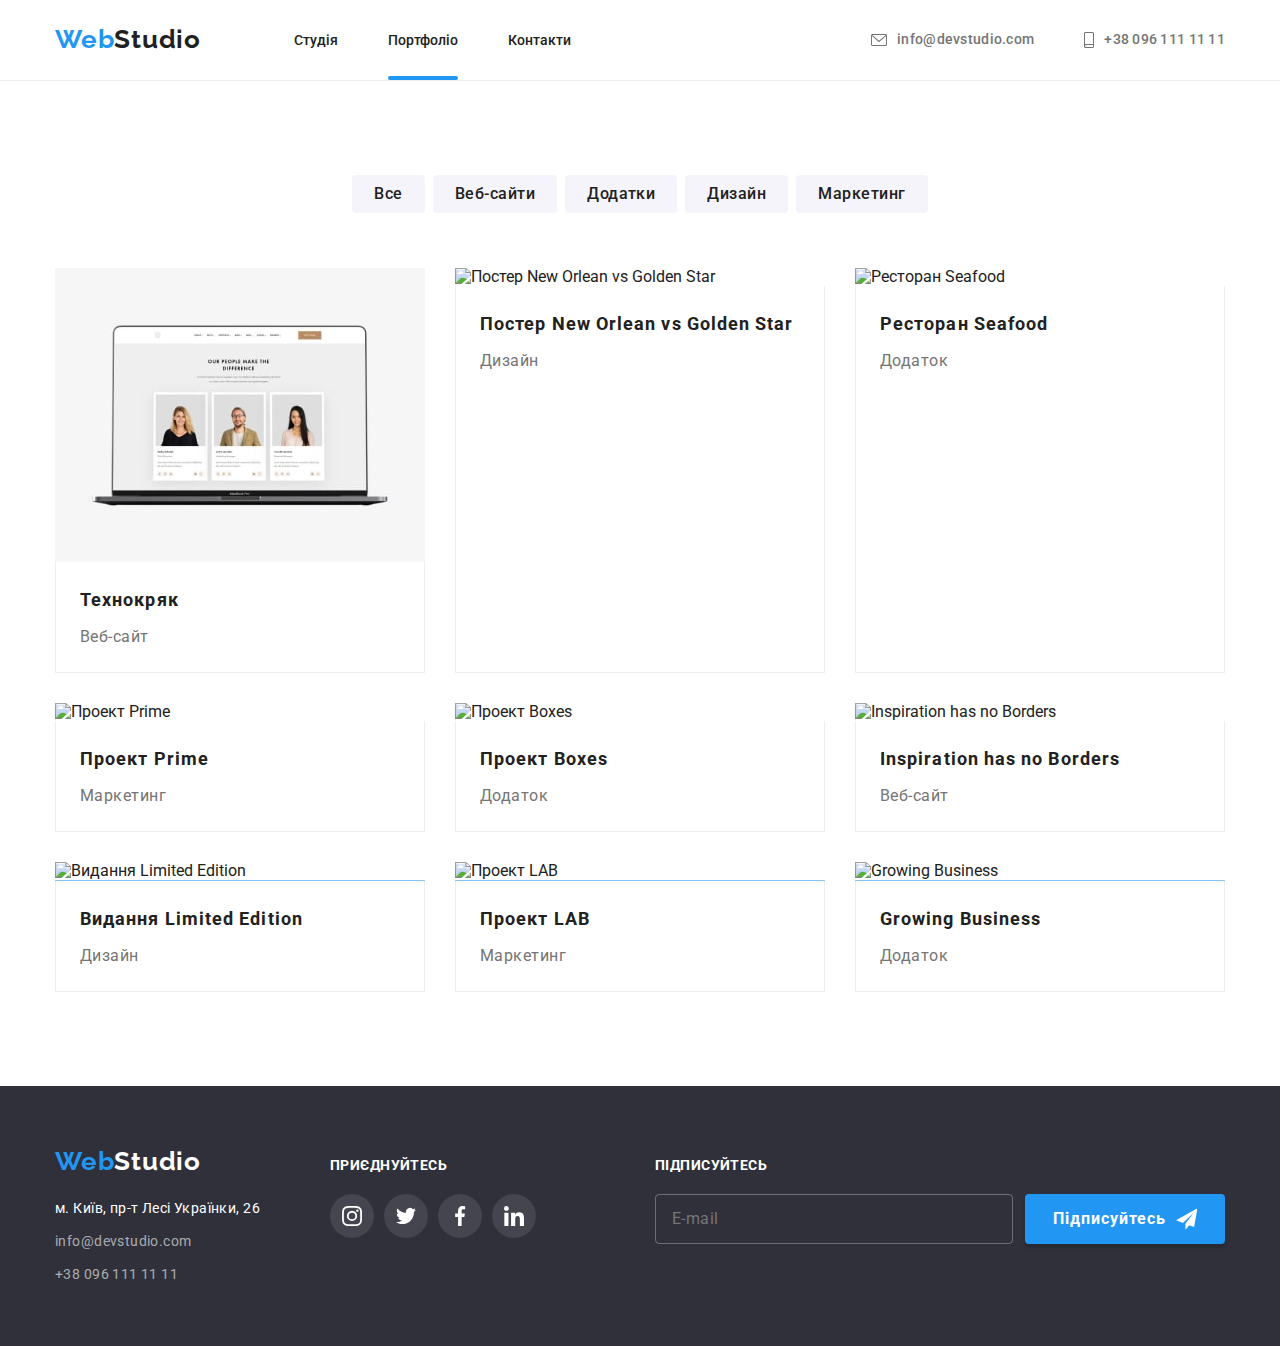
==== commit 245d3154: "6" ====
--- a/portfolio.html
+++ b/portfolio.html
@@ -25,8 +25,8 @@
             <nav>
                 <ul class="site-nav">
                     <li class="site-nav__item"><a href="./index.html"
-                            class="site-nav__link site-nav__item--active">Студія</a></li>
-                    <li class="site-nav__item"><a href="./portfolio.html" class="site-nav__link">Портфоліо</a></li>
+                            class="site-nav__link">Студія</a></li>
+                    <li class="site-nav__item"><a href="./portfolio.html" class="site-nav__link site-nav__item--active">Портфоліо</a></li>
                     <li class="site-nav__item"><a href="#" class="site-nav__link">Контакти</a></li>
                 </ul>
             </nav>
@@ -111,7 +111,16 @@
                 <ul class="project-list">
                     <li class="project">
                         <div class="project__image">
-                            <img src="./images/img3.1opt.jpg" alt="Технокряк" width="370">
+                            <picture>
+                                <source srcset="./images/project1-desktop-min.jpg 1x, ./images/project1-desktop@2x-min.jpg 2x"
+                                    media="(min-width: 1200px)">
+                                <source srcset="./images/project1-tablet-min.jpg 1x, ./images/project1-tablet@2x-min.jpg 2x"
+                                    media="(min-width: 768px)">
+                                <source srcset="./images/project1-mobile-min.jpg 1x, ./images/project1-mobile@2x-min.jpg 2x"
+                                    media="(max-width: 767px)">
+                                <img src="./images/img3.1opt.jpg" alt="Технокряк">
+                            </picture>
+                            <!-- <img src="./images/img3.1opt.jpg" alt="Технокряк" width="370"> -->
                             <div class="project__hover-thumb">
                                 <p class="project__hover-text">Ресурс пропонує комплексні рішення з різним рівнем функціоналу і сервісів. Все це
                                     дозволить відвідувачу отримати вичерпні дані про компанію чи фізичну особу</p>
@@ -124,7 +133,16 @@
                     </li>
                     <li class="project">
                         <div class="project__image">
-                            <img src="./images/img3.2opt.jpg" alt="Постер New Orlean vs Golden Star" width="370">
+                            <picture>
+                                <source srcset="./images/project2desktop-min.jpg 1x, ./images/project2-desktop@2x-min.jpg 2x"
+                                    media="(min-width: 1200px)">
+                                <source srcset="./images/project2-tablet-min.jpg 1x, ./images/project2-tablet@2x-min.jpg 2x"
+                                    media="(min-width: 768px)">
+                                <source srcset="./images/project2-mobile-min.jpg 1x, ./images/project2-mobile@2x-min.jpg 2x"
+                                    media="(max-width: 767px)">
+                                <img src="./images/img3.2opt.jpg" alt="Постер New Orlean vs Golden Star">
+                            </picture>
+                            <!-- <img src="./images/img3.2opt.jpg" alt="Постер New Orlean vs Golden Star" width="370"> -->
                             <div class="project__hover-thumb">
                                 <p class="project__hover-text">Ресурс пропонує комплексні рішення з різним рівнем функціоналу і сервісів. Все це
                                     дозволить відвідувачу отримати вичерпні дані про компанію чи фізичну особу</p>
@@ -137,7 +155,16 @@
                     </li>
                     <li class="project">
                         <div class="project__image">
-                            <img src="./images/img3.3opt.jpg" alt="Ресторан Seafood" width="370">
+                            <picture>
+                                <source srcset="./images/project3desktop-min.jpg 1x, ./images/project3-desktop@2x-min.jpg 2x"
+                                    media="(min-width: 1200px)">
+                                <source srcset="./images/project3-tablet-min.jpg 1x, ./images/project3-tablet@2x-min.jpg 2x"
+                                    media="(min-width: 768px)">
+                                <source srcset="./images/project3-mobile-min.jpg 1x, ./images/project3-mobile@2x-min.jpg 2x"
+                                    media="(max-width: 767px)">
+                                <img src="./images/img3.3opt.jpg" alt="Ресторан Seafood">
+                            </picture>
+                            <!-- <img src="./images/img3.3opt.jpg" alt="Ресторан Seafood" width="370"> -->
                             <div class="project__hover-thumb">
                                 <p class="project__hover-text">Ресурс пропонує комплексні рішення з різним рівнем функціоналу і сервісів. Все це
                                     дозволить відвідувачу отримати вичерпні дані про компанію чи фізичну особу</p>
@@ -150,7 +177,16 @@
                     </li>
                     <li class="project">
                         <div class="project__image">
-                            <img src="./images/img3.4opt.jpg" alt="Проект Prime" width="370">
+                            <picture>
+                                <source srcset="./images/project4desktop-min.jpg 1x, ./images/project4-desktop@2x-min.jpg 2x"
+                                    media="(min-width: 1200px)">
+                                <source srcset="./images/project4-tablet-min.jpg 1x, ./images/project4-tablet@2x-min.jpg 2x"
+                                    media="(min-width: 768px)">
+                                <source srcset="./images/project4-mobile-min.jpg 1x, ./images/project4-mobile@2x-min.jpg 2x"
+                                    media="(max-width: 767px)">
+                                <img src="./images/img3.4opt.jpg" alt="Проект Prime">
+                            </picture>
+                            <!-- <img src="./images/img3.4opt.jpg" alt="Проект Prime" width="370"> -->
                             <div class="project__hover-thumb">
                                 <p class="project__hover-text">Ресурс пропонує комплексні рішення з різним рівнем функціоналу і сервісів. Все це
                                     дозволить відвідувачу отримати вичерпні дані про компанію чи фізичну особу</p>
@@ -163,7 +199,16 @@
                     </li>
                     <li class="project">
                         <div class="project__image">
-                            <img src="./images/img3.5opt.jpg" alt="Проект Boxes" width="370">
+                            <picture>
+                                <source srcset="./images/project5desktop-min.jpg 1x, ./images/project5-desktop@2x-min.jpg 2x"
+                                    media="(min-width: 1200px)">
+                                <source srcset="./images/project5-tablet-min.jpg 1x, ./images/project5-tablet@2x-min.jpg 2x"
+                                    media="(min-width: 768px)">
+                                <source srcset="./images/project5-mobile-min.jpg 1x, ./images/project5-mobile@2x-min.jpg 2x"
+                                    media="(max-width: 767px)">
+                                <img src="./images/img3.5opt.jpg" alt="Проект Boxes">
+                            </picture>
+                            <!-- <img src="./images/img3.5opt.jpg" alt="Проект Boxes" width="370"> -->
                             <div class="project__hover-thumb">
                                 <p class="project__hover-text">Ресурс пропонує комплексні рішення з різним рівнем функціоналу і сервісів. Все це
                                     дозволить відвідувачу отримати вичерпні дані про компанію чи фізичну особу</p>
@@ -176,7 +221,16 @@
                     </li>
                     <li class="project">
                         <div class="project__image">
-                            <img src="./images/img3.6opt.jpg" alt="Inspiration has no Borders" width="370">
+                            <picture>
+                                <source srcset="./images/project6desktop-min.jpg 1x, ./images/project6-desktop@2x-min.jpg 2x"
+                                    media="(min-width: 1200px)">
+                                <source srcset="./images/project6-tablet-min.jpg 1x, ./images/project6-tablet@2x-min.jpg 2x"
+                                    media="(min-width: 768px)">
+                                <source srcset="./images/project6-mobile-min.jpg 1x, ./images/project6-mobile@2x-min.jpg 2x"
+                                    media="(max-width: 767px)">
+                                <img src="./images/img3.6opt.jpg" alt="Inspiration has no Borders">
+                            </picture>
+                            <!-- <img src="./images/img3.6opt.jpg" alt="Inspiration has no Borders" width="370"> -->
                             <div class="project__hover-thumb">
                                 <p class="project__hover-text">Ресурс пропонує комплексні рішення з різним рівнем функціоналу і сервісів. Все це
                                     дозволить відвідувачу отримати вичерпні дані про компанію чи фізичну особу</p>
@@ -189,7 +243,16 @@
                     </li>
                     <li class="project">
                         <div class="project__image">
-                            <img src="./images/img3.7opt.jpg" alt="Видання Limited Edition" width="370">
+                            <picture>
+                                <source srcset="./images/project7desktop-min.jpg 1x, ./images/project7-desktop@2x-min.jpg 2x"
+                                    media="(min-width: 1200px)">
+                                <source srcset="./images/project7-tablet-min.jpg 1x, ./images/project7-tablet@2x-min.jpg 2x"
+                                    media="(min-width: 768px)">
+                                <source srcset="./images/project7-mobile-min.jpg 1x, ./images/project7-mobile@2x-min.jpg 2x"
+                                    media="(max-width: 767px)">
+                                <img src="./images/img3.7opt.jpg" alt="Видання Limited Edition">
+                            </picture>
+                            <!-- <img src="./images/img3.7opt.jpg" alt="Видання Limited Edition" width="370"> -->
                             <div class="project__hover-thumb">
                                 <p class="project__hover-text">Ресурс пропонує комплексні рішення з різним рівнем функціоналу і сервісів. Все це
                                     дозволить відвідувачу отримати вичерпні дані про компанію чи фізичну особу</p>
@@ -202,7 +265,16 @@
                     </li>
                     <li class="project">
                         <div class="project__image">
-                            <img src="./images/img3.8opt.jpg" alt="Проект LAB" width="370">
+                            <picture>
+                                <source srcset="./images/project8desktop-min.jpg 1x, ./images/project8-desktop@2x-min.jpg 2x"
+                                    media="(min-width: 1200px)">
+                                <source srcset="./images/project8-tablet-min.jpg 1x, ./images/project8-tablet@2x-min.jpg 2x"
+                                    media="(min-width: 768px)">
+                                <source srcset="./images/project8-mobile-min.jpg 1x, ./images/project8-mobile@2x-min.jpg 2x"
+                                    media="(max-width: 767px)">
+                                <img src="./images/img3.8opt.jpg" alt="Проект LAB">
+                            </picture>
+                            <!-- <img src="./images/img3.8opt.jpg" alt="Проект LAB" width="370"> -->
                             <div class="project__hover-thumb">
                                 <p class="project__hover-text">Ресурс пропонує комплексні рішення з різним рівнем функціоналу і сервісів. Все це
                                     дозволить відвідувачу отримати вичерпні дані про компанію чи фізичну особу</p>
@@ -215,7 +287,16 @@
                     </li>
                     <li class="project">
                         <div class="project__image">
-                            <img src="./images/img3.9opt.jpg" alt="Growing Business" width="370">
+                            <picture>
+                                <source srcset="./images/project9desktop-min.jpg 1x, ./images/project9-desktop@2x-min.jpg 2x"
+                                    media="(min-width: 1200px)">
+                                <source srcset="./images/project9-tablet-min.jpg 1x, ./images/project9-tablet@2x-min.jpg 2x"
+                                    media="(min-width: 768px)">
+                                <source srcset="./images/project9-mobile-min.jpg 1x, ./images/project9-mobile@2x-min.jpg 2x"
+                                    media="(max-width: 767px)">
+                                <img src="./images/img3.9opt.jpg" alt="Growing Business">
+                            </picture>
+                            <!-- <img src="./images/img3.9opt.jpg" alt="Growing Business" width="370"> -->
                             <div class="project__hover-thumb">
                                 <p class="project__hover-text">Ресурс пропонує комплексні рішення з різним рівнем функціоналу і сервісів. Все це
                                     дозволить відвідувачу отримати вичерпні дані про компанію чи фізичну особу</p>
--- a/css/main.min.css
+++ b/css/main.min.css
@@ -1 +1 @@
-body{font-family:"Roboto",sans-serif;color:#212121}h1,h2,h3,p{margin:0}ul{margin:0;padding:0;list-style:none}img{display:block;max-width:100%;height:auto}.container{padding-left:15px;padding-right:15px;margin-left:auto;margin-right:auto}@media screen and (min-width: 480px){.container{width:480px}}@media screen and (min-width: 768px){.container{width:768px}}@media screen and (min-width: 1200px){.container{width:1200px}}.section{padding:60px 0}@media screen and (min-width: 1200px){.section{padding:94px 0}}.no-scroll{overflow:hidden}.visually-hidden{position:absolute;width:1px;height:1px;margin:-1px;border:0;padding:0;white-space:nowrap;-webkit-clip-path:inset(100%);clip-path:inset(100%);clip:rect(0 0 0 0);overflow:hidden}.second-title{color:#212121;font-weight:700;font-size:36px;line-height:1.16;letter-spacing:.03em;text-align:center;margin-bottom:30px;padding:0}.address{margin-top:20px}.address__item:nth-child(n+2){margin-top:9px}.address__place{color:#fff;text-decoration:none;font-style:normal;font-size:14px;line-height:1.71;letter-spacing:.03em}.address__contact{color:rgba(255,255,255,.6);text-decoration:none;font-style:normal;font-size:14px;line-height:1.71;letter-spacing:.03em}.footer{background-color:#2f303a;padding:60px 0}@media screen and (min-width: 1200px){.footer__container{display:-webkit-box;display:-ms-flexbox;display:flex}}@media screen and (max-width: 767px){.footer__container{text-align:center}}@media screen and (min-width: 768px){.address-and-join{display:-webkit-box;display:-ms-flexbox;display:flex}}@media screen and (min-width: 768px)and (max-width: 1199px){.address-and-join{margin-left:61px}}.join{margin-top:60px}@media screen and (min-width: 768px){.join{margin-left:165px;margin-top:5px}}@media screen and (min-width: 1200px){.join{margin-left:70px;margin-top:12px}}.join__title{font-family:"Roboto",sans-serif;font-style:normal;font-weight:700;font-size:14px;line-height:1.14;letter-spacing:.03em;text-transform:uppercase;color:#fff;margin-bottom:20px}.join__list{display:-webkit-box;display:-ms-flexbox;display:flex;-webkit-box-pack:center;-ms-flex-pack:center;justify-content:center}.join__item{width:44px;height:44px;margin-right:10px}.join__item:nth-child(4){margin-right:0px}.join__social-link{color:#fff;width:100%;height:100%;display:-webkit-box;display:-ms-flexbox;display:flex;-webkit-box-align:center;-ms-flex-align:center;align-items:center;-webkit-box-pack:center;-ms-flex-pack:center;justify-content:center;border-radius:50%;background:rgba(255,255,255,.1);-webkit-transition:background-color 250ms cubic-bezier(0.4, 0, 0.2, 1);transition:background-color 250ms cubic-bezier(0.4, 0, 0.2, 1)}.join__social-link:hover,.join__social-link:focus{background-color:#2196f3}.join__icon{fill:#fff}.logo{display:inline-block;font-family:"Raleway",sans-serif;color:#2196f3;text-decoration:none;font-weight:700;font-size:26px;line-height:1.19;letter-spacing:.03em}@media screen and (max-width: 767px){.logo{padding-top:16px;padding-bottom:16px}}@media screen and (min-width: 768px){.logo{padding:24px 0 25px 0}}.logo--header{color:#212121}.logo--footer{color:#fff}.footer__logo{padding-top:0px;padding-bottom:0px}.page-header{position:relative;border-bottom:1px solid #eee}.page-header__container{position:relative}@media screen and (min-width: 768px){.page-header__container{display:-webkit-box;display:-ms-flexbox;display:flex;-webkit-box-align:center;-ms-flex-align:center;align-items:center}}.contact-header__link{color:#757575;text-decoration:none;font-weight:500;font-size:14px;line-height:1.14;letter-spacing:.02em;display:-webkit-box;display:-ms-flexbox;display:flex;-webkit-transition:color 250ms cubic-bezier(0.4, 0, 0.2, 1);transition:color 250ms cubic-bezier(0.4, 0, 0.2, 1)}.contact-header__link:hover,.contact-header__link:focus{color:#2196f3}.contact-header{display:none;margin:0 0 0 auto}@media screen and (min-width: 768px){.contact-header{display:block}}@media screen and (min-width: 1200px){.contact-header{display:-webkit-box;display:-ms-flexbox;display:flex}}.contact-header__icon{-ms-flex-item-align:center;align-self:center;margin-right:10px;fill:currentColor}@media screen and (min-width: 768px)and (max-width: 1199px){.contact-header__item:not(:first-child){margin-top:10px}}@media screen and (min-width: 1200px){.contact-header__item:not(:first-child){margin-left:50px}}.menu-button{display:-webkit-inline-box;display:-ms-inline-flexbox;display:inline-flex;position:absolute;top:10px;right:15px;padding:0;border:0;background-color:rgba(0,0,0,0)}@media screen and (min-width: 768px){.menu-button{display:none}}.is-open .menu-button__icon-close{display:block}.is-open .menu-button__icon-menu{display:none}.mobile-menu{position:fixed;top:0;left:0;width:100%;height:100%;display:block;padding:40px 10px;background-color:#fff;z-index:2}.mobile-menu.is-hidden{display:none}.mobile-menu .container{display:-webkit-box;display:-ms-flexbox;display:flex;-webkit-box-orient:vertical;-webkit-box-direction:normal;-ms-flex-direction:column;flex-direction:column;-webkit-box-pack:justify;-ms-flex-pack:justify;justify-content:space-between;height:100%;overflow:auto}.mobile-nav__link{color:#212121;text-decoration:none;font-weight:500;font-size:40px;line-height:1.17;text-decoration:none;letter-spacing:.02em;-webkit-transition:color 250ms cubic-bezier(0.4, 0, 0.2, 1);transition:color 250ms cubic-bezier(0.4, 0, 0.2, 1)}.mobile-nav__link:hover,.mobile-nav__link:focus{color:#2196f3}.mobile-nav__item:not(:first-child){margin-top:32px}.mobile-contact-header{margin-top:32px;margin-bottom:64px}.mobile-contact-header__item:not(:first-child){margin-top:32px}.mobile-menu__phone{font-weight:500;font-size:34px;line-height:1.17;letter-spacing:.02em;color:#2196f3;text-decoration:none}.mobile-menu__mail{font-weight:500;font-size:24px;line-height:1.16;letter-spacing:.02em;color:#757575;text-decoration:none}.mobile-menu__social-list{display:-webkit-box;display:-ms-flexbox;display:flex;margin-top:64px}.mobile-menu__social-link{font-weight:500;font-size:18px;line-height:1.22;letter-spacing:.02em;color:#2196f3;text-decoration:none}.mobile-menu__social-link:not(:first-child){margin-left:10px}.mobile-menu__social-link:not(:last-child){padding-right:10px;border-right:1px solid rgba(33,33,33,.2)}.site-nav{display:none}@media screen and (min-width: 768px){.site-nav{display:-webkit-box;display:-ms-flexbox;display:flex;margin:0 0 0 93px}}@media screen and (min-width: 768px){.site-nav__item:not(:first-child){margin-left:50px}}.site-nav__link{position:relative;color:#212121;text-decoration:none;font-weight:500;font-size:14px;line-height:1.14;text-decoration:none;padding:32px 0px;-webkit-transition:color 250ms cubic-bezier(0.4, 0, 0.2, 1);transition:color 250ms cubic-bezier(0.4, 0, 0.2, 1)}.site-nav__link:hover,.site-nav__link:focus{color:#2196f3}@media screen and (min-width: 768px){.site-nav__item--active::after{position:absolute;bottom:0;display:block;content:"";width:100%;height:4px;background-color:#2196f3;border-radius:2px}}.subscription{margin-left:auto}@media screen and (max-width: 1199px){.subscription{margin-top:60px}}@media screen and (min-width: 1200px){.subscription{margin-top:12px}}@media screen and (min-width: 1200px){.subscription__form{display:-webkit-box;display:-ms-flexbox;display:flex}}.subscription__label{display:-webkit-box;display:-ms-flexbox;display:flex;-webkit-box-pack:center;-ms-flex-pack:center;justify-content:center;height:50px}@media screen and (max-width: 1199px){.subscription__label{margin-bottom:20px}}@media screen and (min-width: 1200px){.subscription__label{margin-right:12px}}.subcription__input{width:100%;border:1px solid rgba(255,255,255,.3);border-radius:4px;outline:none;background-color:rgba(0,0,0,0);font-family:"Roboto",sans-serif;font-weight:400;font-size:16px;line-height:1.25;letter-spacing:.03em;color:rgba(255,255,255,.6);padding:15px 16px}@media screen and (min-width: 768px){.subcription__input{width:450px}}@media screen and (min-width: 1200px){.subcription__input{width:358px}}.subscription__button{display:-webkit-box;display:-ms-flexbox;display:flex;-webkit-box-align:center;-ms-flex-align:center;align-items:center;max-width:200px;height:50px;margin-left:auto;margin-right:auto;background-color:#2196f3;padding:10px 28px;-webkit-box-shadow:0px 4px 4px rgba(0,0,0,.15);box-shadow:0px 4px 4px rgba(0,0,0,.15);border-radius:4px;border:none;cursor:pointer}.subscription__button-title{font-family:"Roboto",sans-serif;font-weight:700;font-size:16px;line-height:1.88;letter-spacing:.06em;color:#fff;margin-right:10px}.subscription__title{font-family:"Roboto",sans-serif;font-style:normal;font-weight:700;font-size:14px;line-height:1.14;letter-spacing:.03em;text-transform:uppercase;color:#fff;margin-bottom:20px;text-align:center}.activities-section{display:none;padding:0 0 94px 0}@media screen and (min-width: 1200px){.activities-section{display:block}}.activities{display:-webkit-box;display:-ms-flexbox;display:flex;margin:50px 0 0 0}.activities__item{position:relative}.activities__item:not(:first-child){margin-left:30px}.activities__thumb{display:-webkit-box;display:-ms-flexbox;display:flex;-webkit-box-pack:center;-ms-flex-pack:center;justify-content:center;-webkit-box-align:center;-ms-flex-align:center;align-items:center;position:absolute;bottom:0;left:0;width:100%;height:70px;background:rgba(47,48,58,.8)}.activities__text{text-transform:uppercase;font-family:"Roboto",sans-serif;font-weight:700;font-size:14px;line-height:1.14;text-align:center;letter-spacing:.03em;color:#fff}.clients{display:-webkit-box;display:-ms-flexbox;display:flex;-ms-flex-wrap:wrap;flex-wrap:wrap;margin:-15px}.clients__item{-ms-flex-preferred-size:calc((100% - 60px)/2);flex-basis:calc((100% - 60px)/2);height:92px;margin:15px}@media screen and (min-width: 768px){.clients__item{-ms-flex-preferred-size:calc((100% - 90px)/3);flex-basis:calc((100% - 90px)/3)}}@media screen and (min-width: 1200px){.clients__item{-ms-flex-preferred-size:calc((100% - 180px)/6);flex-basis:calc((100% - 180px)/6)}}.clients__link{color:#afb1b8;width:100%;height:100%;display:-webkit-box;display:-ms-flexbox;display:flex;-webkit-box-align:center;-ms-flex-align:center;align-items:center;-webkit-box-pack:center;-ms-flex-pack:center;justify-content:center;border:1px solid #afb1b8;border-radius:4px;-webkit-transition:color 250ms cubic-bezier(0.4, 0, 0.2, 1),border-color 250ms cubic-bezier(0.4, 0, 0.2, 1);transition:color 250ms cubic-bezier(0.4, 0, 0.2, 1),border-color 250ms cubic-bezier(0.4, 0, 0.2, 1)}.clients__link:hover,.clients__link:focus{border-color:#2196f3;color:#2196f3}.clients__icon{fill:currentColor}@media screen and (min-width: 768px){.features{display:-webkit-box;display:-ms-flexbox;display:flex;-ms-flex-wrap:wrap;flex-wrap:wrap;margin:-15px}}.features__thumb{background-color:#f5f4fa;padding:25px auto;height:120px;display:-webkit-box;display:-ms-flexbox;display:flex;-webkit-box-align:center;-ms-flex-align:center;align-items:center;-webkit-box-pack:center;-ms-flex-pack:center;justify-content:center;margin-bottom:30px}.features__icon{fill:#212121}.features__title{color:#212121;font-weight:700;font-size:14px;line-height:1.14;letter-spacing:.03em;text-transform:uppercase;text-align:center}.features__text{color:#757575;font-size:14px;line-height:1.71;letter-spacing:.03em;margin-top:10px}@media screen and (max-width: 767px){.features__item:not(:first-child){margin-top:30px}}@media screen and (min-width: 768px){.features__item{-ms-flex-preferred-size:calc((100% - 60px)/2);flex-basis:calc((100% - 60px)/2);margin:15px}}@media screen and (min-width: 1200px){.features__item{-ms-flex-preferred-size:calc((100% - 120px)/4);flex-basis:calc((100% - 120px)/4)}}.hero{padding-top:118px;padding-bottom:118px}@media screen and (min-width: 1200px){.hero{padding-top:200px;padding-bottom:200px}}.overlay{max-width:480px;max-height:400px;margin:0 auto;background-image:-webkit-gradient(linear, left top, right top, from(rgba(47, 48, 58, 0.4)), to(rgba(47, 48, 58, 0.4))),url("../images/hero-mobile-min.jpg");background-image:linear-gradient(to right, rgba(47, 48, 58, 0.4), rgba(47, 48, 58, 0.4)),url("../images/hero-mobile-min.jpg");background-repeat:no-repeat;background-position:center;background-size:480px 400px}@media(min-device-pixel-ratio: 2),(-webkit-min-device-pixel-ratio: 2),(min-resolution: 192dpi),(min-resolution: 2dppx){.overlay{background-image:-webkit-gradient(linear, left top, right top, from(rgba(47, 48, 58, 0.4)), to(rgba(47, 48, 58, 0.4))),url("../images/hero-mobile@2x-min.jpg");background-image:linear-gradient(to right, rgba(47, 48, 58, 0.4), rgba(47, 48, 58, 0.4)),url("../images/hero-mobile@2x-min.jpg")}}@media screen and (min-width: 768px){.overlay{max-width:768px;background-image:-webkit-gradient(linear, left top, right top, from(rgba(47, 48, 58, 0.4)), to(rgba(47, 48, 58, 0.4))),url("../images/hero-tablet-min.jpg");background-image:linear-gradient(to right, rgba(47, 48, 58, 0.4), rgba(47, 48, 58, 0.4)),url("../images/hero-tablet-min.jpg");background-size:768px 400px}}@media screen and (min-width: 768px)and (min-device-pixel-ratio: 2),screen and (min-width: 768px)and (-webkit-min-device-pixel-ratio: 2),screen and (min-width: 768px)and (min-resolution: 192dpi),screen and (min-width: 768px)and (min-resolution: 2dppx){.overlay{background-image:-webkit-gradient(linear, left top, right top, from(rgba(47, 48, 58, 0.4)), to(rgba(47, 48, 58, 0.4))),url("../images/hero-tablet@2x-min.jpg");background-image:linear-gradient(to right, rgba(47, 48, 58, 0.4), rgba(47, 48, 58, 0.4)),url("../images/hero-tablet@2x-min.jpg")}}@media screen and (min-width: 1200px){.overlay{max-width:1600px;max-height:600px;background-image:-webkit-gradient(linear, left top, right top, from(rgba(47, 48, 58, 0.4)), to(rgba(47, 48, 58, 0.4))),url("../images/hero-desktop-min.jpg");background-image:linear-gradient(to right, rgba(47, 48, 58, 0.4), rgba(47, 48, 58, 0.4)),url("../images/hero-desktop-min.jpg");background-size:1600px 600px}}@media screen and (min-width: 1200px)and (min-device-pixel-ratio: 2),screen and (min-width: 1200px)and (-webkit-min-device-pixel-ratio: 2),screen and (min-width: 1200px)and (min-resolution: 192dpi),screen and (min-width: 1200px)and (min-resolution: 2dppx){.overlay{background-image:-webkit-gradient(linear, left top, right top, from(rgba(47, 48, 58, 0.4)), to(rgba(47, 48, 58, 0.4))),url("../images/hero-desktop@2x-min.jpg");background-image:linear-gradient(to right, rgba(47, 48, 58, 0.4), rgba(47, 48, 58, 0.4)),url("../images/hero-desktop@2x-min.jpg")}}.hero__title{color:#fff;text-align:center;font-weight:900;font-size:26px;line-height:1.62;letter-spacing:.06em;margin:0}@media screen and (min-width: 1200px){.hero__title{font-size:44px;line-height:1.36}}.hero__button{display:block;cursor:pointer;background:#2196f3;color:#fff;padding:10px 32px;font-weight:700;font-size:16px;line-height:1.875;letter-spacing:.06em;border:0;border-radius:4px;-webkit-box-shadow:0px 4px 4px rgba(0,0,0,.15);box-shadow:0px 4px 4px rgba(0,0,0,.15);margin:30px auto 0 auto}.backdrop{position:fixed;top:0;left:0;width:100%;height:100%;background-color:rgba(0,0,0,.2);opacity:1;-webkit-transition:opacity 1000ms cubic-bezier(0.4, 0, 0.2, 1);transition:opacity 1000ms cubic-bezier(0.4, 0, 0.2, 1)}.is-hidden{opacity:0;pointer-events:none}.is-hidden .modal{-webkit-transform:translate(-50%, -50%) scale(0.5);transform:translate(-50%, -50%) scale(0.5)}.modal{background-color:#fff;position:absolute;top:50%;left:50%;-webkit-transform:translate(-50%, -50%) scale(1);transform:translate(-50%, -50%) scale(1);-webkit-transition:-webkit-transform 1000ms cubic-bezier(0.4, 0, 0.2, 1);transition:-webkit-transform 1000ms cubic-bezier(0.4, 0, 0.2, 1);transition:transform 1000ms cubic-bezier(0.4, 0, 0.2, 1);transition:transform 1000ms cubic-bezier(0.4, 0, 0.2, 1), -webkit-transform 1000ms cubic-bezier(0.4, 0, 0.2, 1);padding:40px}.modal__button-close{display:-webkit-box;display:-ms-flexbox;display:flex;-webkit-box-pack:center;-ms-flex-pack:center;justify-content:center;-webkit-box-align:center;-ms-flex-align:center;align-items:center;position:absolute;top:8px;right:8px;width:30px;height:30px;padding:0px;margin:0px;border:1px solid rgba(0,0,0,.1);border-radius:50%;background-color:#fff;cursor:pointer;color:#212121}.modal__icon-close{fill:currentColor;-webkit-transition:fill 250ms cubic-bezier(0.4, 0, 0.2, 1);transition:fill 250ms cubic-bezier(0.4, 0, 0.2, 1)}.modal__icon-close:hover,.modal__icon-close:focus{fill:#2196f3}.modal__title{font-family:"Roboto",sans-serif;font-weight:700;font-size:20px;line-height:1.15;text-align:center;letter-spacing:.03em;color:#212121;margin-bottom:12px}.modal__label{display:-webkit-box;display:-ms-flexbox;display:flex;-webkit-box-orient:vertical;-webkit-box-direction:normal;-ms-flex-direction:column;flex-direction:column}.modal__label-title{font-family:"Roboto",sans-serif;font-weight:400;font-size:12px;line-height:1.16;letter-spacing:.01em;margin-bottom:4px;color:#757575}.modal__input{width:100%;border:1px solid rgba(33,33,33,.2);border-radius:4px;height:40px;padding:12px 42px;outline:none;-webkit-transition:border 250ms cubic-bezier(0.4, 0, 0.2, 1);transition:border 250ms cubic-bezier(0.4, 0, 0.2, 1)}.modal__label:hover .modal__input{border-color:#2196f3;cursor:pointer}.modal__label:focus .modal__input{border-color:#2196f3;cursor:pointer}.modal__input:focus-within{border-color:#2196f3}.comment{height:120px;padding:12px 16px}.modal__input-placeholder{display:block;position:absolute;top:13px;left:16px;font-family:"Roboto",sans-serif;font-weight:400;font-size:12px;line-height:1.16;letter-spacing:.01em;color:rgba(117,117,117,.5)}.comment:not(:-moz-placeholder-shown)~.modal__input-placeholder{display:none}.comment:not(:-ms-input-placeholder)~.modal__input-placeholder{display:none}.comment:not(:placeholder-shown)~.modal__input-placeholder{display:none}.modal__label-field{position:relative;margin-bottom:10px}.modal__label-icon{position:absolute;left:15px;top:50%;-webkit-transform:translateY(-50%);transform:translateY(-50%);-webkit-transition:fill 250ms cubic-bezier(0.4, 0, 0.2, 1);transition:fill 250ms cubic-bezier(0.4, 0, 0.2, 1)}.modal__label:hover .modal__label-icon{fill:#2196f3;cursor:pointer}.modal__input:focus-within+.modal__label-icon{fill:#2196f3}textarea{resize:none;font-family:"Roboto",sans-serif;font-weight:400;font-size:12px;line-height:1.16;letter-spacing:.01em}.modal__textarea-field{position:relative}.modal__rules-label{display:-webkit-box;display:-ms-flexbox;display:flex;-webkit-box-align:center;-ms-flex-align:center;align-items:center;-webkit-box-pack:center;-ms-flex-pack:center;justify-content:center;margin-top:20px;margin-left:auto;margin-right:auto}.modal__rules-checkbox{height:15px;width:16px}.modal__rules-icon{margin-right:7px;border-radius:2px;border:2px solid #212121}.modal__rules-checkbox:checked+.modal__rules-icon{background-color:#2196f3;border-color:#2196f3}.modal__rules-text{font-family:"Roboto",sans-serif;font-weight:400;font-size:14px;line-height:1.71;letter-spacing:.03em;color:#757575;margin-right:5px}.modal__rules-link{font-family:"Roboto",sans-serif;font-weight:400;font-size:14px;line-height:1.71;letter-spacing:.03em;color:#2196f3}.modal__button{display:block;padding:10px 56px;border:none;background:#188ce8;-webkit-box-shadow:0px 4px 4px rgba(0,0,0,.15);box-shadow:0px 4px 4px rgba(0,0,0,.15);border-radius:4px;margin-top:30px;margin-left:auto;margin-right:auto;font-family:"Roboto",sans-serif;font-weight:700;font-size:16px;line-height:1.88;letter-spacing:.06em;color:#fff;cursor:pointer}.team{background-color:#f5f4fa}@media screen and (min-width: 768px){.team-list{display:-webkit-box;display:-ms-flexbox;display:flex;-ms-flex-wrap:wrap;flex-wrap:wrap;margin:-15px}}.worker{background-color:#fff;border-radius:0px 0px 4px 4px;-webkit-box-shadow:0px 1px 3px rgba(0,0,0,.12),0px 1px 1px rgba(0,0,0,.14),0px 2px 1px rgba(0,0,0,.2);box-shadow:0px 1px 3px rgba(0,0,0,.12),0px 1px 1px rgba(0,0,0,.14),0px 2px 1px rgba(0,0,0,.2)}@media screen and (max-width: 767px){.worker:not(:last-child){margin-bottom:30px}}@media screen and (min-width: 768px){.worker{-ms-flex-preferred-size:calc((100% - 60px)/2);flex-basis:calc((100% - 60px)/2);margin:15px}}@media screen and (min-width: 1200px){.worker{-ms-flex-preferred-size:calc((100% - 120px)/4);flex-basis:calc((100% - 120px)/4)}}.worker__thumb{padding:30px 0}.worker__name{color:#212121;font-weight:500;font-size:16px;line-height:1.1875;letter-spacing:.03em;text-align:center;margin-bottom:10px}.worker__position{color:#757575;font-size:16px;line-height:1.19;letter-spacing:.03em;text-align:center;margin-bottom:16px}.worker__social-link-list{display:-webkit-box;display:-ms-flexbox;display:flex;-webkit-box-pack:center;-ms-flex-pack:center;justify-content:center}.worker__social-link-item{width:44px;height:44px;margin-right:10px}.worker__social-link-item:nth-child(4){margin-right:0px}.worker__social-link{color:#afb1b8;width:100%;height:100%;display:-webkit-box;display:-ms-flexbox;display:flex;-webkit-box-align:center;-ms-flex-align:center;align-items:center;-webkit-box-pack:center;-ms-flex-pack:center;justify-content:center;border-radius:50%;-webkit-transition:color 250ms cubic-bezier(0.4, 0, 0.2, 1),background-color 250ms cubic-bezier(0.4, 0, 0.2, 1);transition:color 250ms cubic-bezier(0.4, 0, 0.2, 1),background-color 250ms cubic-bezier(0.4, 0, 0.2, 1)}.worker__social-link:hover,.worker__social-link:focus{background-color:#2196f3;color:#fff}.worker__social-link-icon{fill:currentColor}.filtrs{display:-webkit-box;display:-ms-flexbox;display:flex;-ms-flex-wrap:wrap;flex-wrap:wrap;-webkit-box-pack:center;-ms-flex-pack:center;justify-content:center;margin-left:-8px}@media screen and (max-width: 767px){.filtrs{-webkit-box-pack:start;-ms-flex-pack:start;justify-content:flex-start;margin-top:-8px;margin-bottom:-8px}}.filtrs__item{margin-left:8px}@media screen and (max-width: 767px){.filtrs__item{margin-top:8px;margin-bottom:8px}}.filtrs__button{cursor:pointer;background-color:#f5f4fa;color:#212121;font-weight:500;font-size:16px;line-height:1.61;letter-spacing:.03em;border-radius:4px;border-color:#fff;border-style:hidden;padding:6px 22px 6px 22px;-webkit-transition:color 250ms cubic-bezier(0.4, 0, 0.2, 1),background-color 250ms cubic-bezier(0.4, 0, 0.2, 1),-webkit-box-shadow 250ms cubic-bezier(0.4, 0, 0.2, 1);transition:color 250ms cubic-bezier(0.4, 0, 0.2, 1),background-color 250ms cubic-bezier(0.4, 0, 0.2, 1),-webkit-box-shadow 250ms cubic-bezier(0.4, 0, 0.2, 1);transition:color 250ms cubic-bezier(0.4, 0, 0.2, 1),background-color 250ms cubic-bezier(0.4, 0, 0.2, 1),box-shadow 250ms cubic-bezier(0.4, 0, 0.2, 1);transition:color 250ms cubic-bezier(0.4, 0, 0.2, 1),background-color 250ms cubic-bezier(0.4, 0, 0.2, 1),box-shadow 250ms cubic-bezier(0.4, 0, 0.2, 1),-webkit-box-shadow 250ms cubic-bezier(0.4, 0, 0.2, 1)}.filtrs__button:hover,.filtrs__button:focus{background-color:#2196f3;color:#fff;-webkit-box-shadow:0px 1px 1px rgba(0,0,0,.12),0px 4px 4px rgba(0,0,0,.06),1px 4px 6px rgba(0,0,0,.16);box-shadow:0px 1px 1px rgba(0,0,0,.12),0px 4px 4px rgba(0,0,0,.06),1px 4px 6px rgba(0,0,0,.16)}.project-list{margin-top:50px}@media screen and (min-width: 768px){.project-list{display:-webkit-box;display:-ms-flexbox;display:flex;-ms-flex-wrap:wrap;flex-wrap:wrap;margin:-15px}}@media screen and (min-width: 768px){.project-list{margin-top:30px}}@media screen and (min-width: 1200px){.project-list{margin-top:40px}}.project{display:-webkit-box;display:-ms-flexbox;display:flex;-webkit-box-orient:vertical;-webkit-box-direction:normal;-ms-flex-direction:column;flex-direction:column;-webkit-transition:-webkit-box-shadow 250ms cubic-bezier(0.4, 0, 0.2, 1);transition:-webkit-box-shadow 250ms cubic-bezier(0.4, 0, 0.2, 1);transition:box-shadow 250ms cubic-bezier(0.4, 0, 0.2, 1);transition:box-shadow 250ms cubic-bezier(0.4, 0, 0.2, 1), -webkit-box-shadow 250ms cubic-bezier(0.4, 0, 0.2, 1)}.project:hover{-webkit-box-shadow:0px 1px 1px rgba(0,0,0,.12),0px 4px 4px rgba(0,0,0,.06),1px 4px 6px rgba(0,0,0,.16);box-shadow:0px 1px 1px rgba(0,0,0,.12),0px 4px 4px rgba(0,0,0,.06),1px 4px 6px rgba(0,0,0,.16)}@media screen and (max-width: 767px){.project:not(:last-child){margin-bottom:30px}}@media screen and (min-width: 768px){.project{-ms-flex-preferred-size:calc((100% - 60px)/2);flex-basis:calc((100% - 60px)/2);margin:15px}}@media screen and (min-width: 1200px){.project{-ms-flex-preferred-size:calc((100% - 90px)/3);flex-basis:calc((100% - 90px)/3)}}.project__thumb{-webkit-box-flex:1;-ms-flex-positive:1;flex-grow:1;padding:20px 24px;border-left:1px solid #eee;border-bottom:1px solid #eee;border-right:1px solid #eee}.project__name{color:#212121;font-weight:700;font-size:18px;line-height:2;letter-spacing:.06em;margin-bottom:4px}.project__type{color:#757575;font-size:16px;line-height:1.88;letter-spacing:.03em}.project__image{position:relative;overflow:hidden}.project__image::before{display:inline-block;content:"";position:absolute;width:100%;height:100%;top:0;left:0;background-color:rgba(33,150,243,.9);-webkit-transform:translateY(100%);transform:translateY(100%);-webkit-transition:-webkit-transform 250ms cubic-bezier(0.4, 0, 0.2, 1);transition:-webkit-transform 250ms cubic-bezier(0.4, 0, 0.2, 1);transition:transform 250ms cubic-bezier(0.4, 0, 0.2, 1);transition:transform 250ms cubic-bezier(0.4, 0, 0.2, 1), -webkit-transform 250ms cubic-bezier(0.4, 0, 0.2, 1)}.project:hover .project__image::before{-webkit-transform:translateY(0);transform:translateY(0)}.project__hover-thumb{position:absolute;width:100%;height:100%;padding:63px 24px;top:0;left:0;opacity:0}.project:hover .project__hover-thumb{opacity:1}.project__hover-text{font-family:"Roboto",sans-serif;font-weight:400;font-size:18px;line-height:1.56;letter-spacing:.03em;color:#fff}/*# sourceMappingURL=main.min.css.map */+body{font-family:"Roboto",sans-serif;color:#212121}h1,h2,h3,p{margin:0}ul{margin:0;padding:0;list-style:none}img{display:block;max-width:100%;height:auto}.container{padding-left:15px;padding-right:15px;margin-left:auto;margin-right:auto}@media screen and (min-width: 480px){.container{width:480px}}@media screen and (min-width: 768px){.container{width:768px}}@media screen and (min-width: 1200px){.container{width:1200px}}.section{padding:60px 0}@media screen and (min-width: 1200px){.section{padding:94px 0}}.no-scroll{overflow:hidden}.visually-hidden{position:absolute;width:1px;height:1px;margin:-1px;border:0;padding:0;white-space:nowrap;-webkit-clip-path:inset(100%);clip-path:inset(100%);clip:rect(0 0 0 0);overflow:hidden}.second-title{color:#212121;font-weight:700;font-size:36px;line-height:1.16;letter-spacing:.03em;text-align:center;margin-bottom:30px;padding:0}.address{margin-top:20px}.address__item:nth-child(n+2){margin-top:9px}.address__place{color:#fff;text-decoration:none;font-style:normal;font-size:14px;line-height:1.71;letter-spacing:.03em}.address__contact{color:rgba(255,255,255,.6);text-decoration:none;font-style:normal;font-size:14px;line-height:1.71;letter-spacing:.03em}.footer{background-color:#2f303a;padding:60px 0}@media screen and (min-width: 1200px){.footer__container{display:-webkit-box;display:-ms-flexbox;display:flex}}@media screen and (max-width: 767px){.footer__container{text-align:center}}@media screen and (min-width: 768px){.address-and-join{display:-webkit-box;display:-ms-flexbox;display:flex}}@media screen and (min-width: 768px)and (max-width: 1199px){.address-and-join{margin-left:61px}}.join{margin-top:60px}@media screen and (min-width: 768px){.join{margin-left:165px;margin-top:5px}}@media screen and (min-width: 1200px){.join{margin-left:70px;margin-top:12px}}.join__title{font-family:"Roboto",sans-serif;font-style:normal;font-weight:700;font-size:14px;line-height:1.14;letter-spacing:.03em;text-transform:uppercase;color:#fff;margin-bottom:20px}@media screen and (max-width: 1199px){.join__title{text-align:center}}.join__list{display:-webkit-box;display:-ms-flexbox;display:flex;-webkit-box-pack:center;-ms-flex-pack:center;justify-content:center}.join__item{width:44px;height:44px;margin-right:10px}.join__item:nth-child(4){margin-right:0px}.join__social-link{color:#fff;width:100%;height:100%;display:-webkit-box;display:-ms-flexbox;display:flex;-webkit-box-align:center;-ms-flex-align:center;align-items:center;-webkit-box-pack:center;-ms-flex-pack:center;justify-content:center;border-radius:50%;background:rgba(255,255,255,.1);-webkit-transition:background-color 250ms cubic-bezier(0.4, 0, 0.2, 1);transition:background-color 250ms cubic-bezier(0.4, 0, 0.2, 1)}.join__social-link:hover,.join__social-link:focus{background-color:#2196f3}.join__icon{fill:#fff}.logo{display:inline-block;font-family:"Raleway",sans-serif;color:#2196f3;text-decoration:none;font-weight:700;font-size:26px;line-height:1.19;letter-spacing:.03em}@media screen and (max-width: 767px){.logo{padding-top:16px;padding-bottom:16px}}@media screen and (min-width: 768px){.logo{padding:24px 0 25px 0}}.logo--header{color:#212121}.logo--footer{color:#fff}.footer__logo{padding-top:0px;padding-bottom:0px}.page-header{position:relative;border-bottom:1px solid #eee}.page-header__container{position:relative}@media screen and (min-width: 768px){.page-header__container{display:-webkit-box;display:-ms-flexbox;display:flex;-webkit-box-align:center;-ms-flex-align:center;align-items:center}}.contact-header__link{color:#757575;text-decoration:none;font-weight:500;font-size:14px;line-height:1.14;letter-spacing:.02em;display:-webkit-box;display:-ms-flexbox;display:flex;-webkit-transition:color 250ms cubic-bezier(0.4, 0, 0.2, 1);transition:color 250ms cubic-bezier(0.4, 0, 0.2, 1)}.contact-header__link:hover,.contact-header__link:focus{color:#2196f3}.contact-header{display:none;margin:0 0 0 auto}@media screen and (min-width: 768px){.contact-header{display:block}}@media screen and (min-width: 1200px){.contact-header{display:-webkit-box;display:-ms-flexbox;display:flex}}.contact-header__icon{-ms-flex-item-align:center;align-self:center;margin-right:10px;fill:currentColor}@media screen and (min-width: 768px)and (max-width: 1199px){.contact-header__item:not(:first-child){margin-top:10px}}@media screen and (min-width: 1200px){.contact-header__item:not(:first-child){margin-left:50px}}.menu-button{display:-webkit-inline-box;display:-ms-inline-flexbox;display:inline-flex;position:absolute;top:10px;right:15px;padding:0;border:0;background-color:rgba(0,0,0,0)}@media screen and (min-width: 768px){.menu-button{display:none}}.is-open .menu-button__icon-close{display:block}.is-open .menu-button__icon-menu{display:none}.mobile-menu{position:fixed;top:0;left:0;width:100%;height:100%;display:block;padding:40px 10px;background-color:#fff;z-index:2}.mobile-menu.is-hidden{display:none}.mobile-menu .container{display:-webkit-box;display:-ms-flexbox;display:flex;-webkit-box-orient:vertical;-webkit-box-direction:normal;-ms-flex-direction:column;flex-direction:column;-webkit-box-pack:justify;-ms-flex-pack:justify;justify-content:space-between;height:100%;overflow:auto}.mobile-nav__link{color:#212121;text-decoration:none;font-weight:500;font-size:40px;line-height:1.17;text-decoration:none;letter-spacing:.02em;-webkit-transition:color 250ms cubic-bezier(0.4, 0, 0.2, 1);transition:color 250ms cubic-bezier(0.4, 0, 0.2, 1)}.mobile-nav__link:hover,.mobile-nav__link:focus{color:#2196f3}.mobile-nav__item:not(:first-child){margin-top:32px}.mobile-contact-header{margin-top:32px;margin-bottom:64px}.mobile-contact-header__item:not(:first-child){margin-top:32px}.mobile-menu__phone{font-weight:500;font-size:34px;line-height:1.17;letter-spacing:.02em;color:#2196f3;text-decoration:none}.mobile-menu__mail{font-weight:500;font-size:24px;line-height:1.16;letter-spacing:.02em;color:#757575;text-decoration:none}.mobile-menu__social-list{display:-webkit-box;display:-ms-flexbox;display:flex;margin-top:64px}.mobile-menu__social-link{font-weight:500;font-size:18px;line-height:1.22;letter-spacing:.02em;color:#2196f3;text-decoration:none}.mobile-menu__social-link:not(:first-child){margin-left:10px}.mobile-menu__social-link:not(:last-child){padding-right:10px;border-right:1px solid rgba(33,33,33,.2)}.site-nav{display:none}@media screen and (min-width: 768px){.site-nav{display:-webkit-box;display:-ms-flexbox;display:flex;margin:0 0 0 93px}}@media screen and (min-width: 768px){.site-nav__item:not(:first-child){margin-left:50px}}.site-nav__link{position:relative;color:#212121;text-decoration:none;font-weight:500;font-size:14px;line-height:1.14;text-decoration:none;padding:32px 0px;-webkit-transition:color 250ms cubic-bezier(0.4, 0, 0.2, 1);transition:color 250ms cubic-bezier(0.4, 0, 0.2, 1)}.site-nav__link:hover,.site-nav__link:focus{color:#2196f3}@media screen and (min-width: 768px){.site-nav__item--active::after{position:absolute;bottom:0;display:block;content:"";width:100%;height:4px;background-color:#2196f3;border-radius:2px}}.subscription{margin-left:auto}@media screen and (max-width: 1199px){.subscription{margin-top:60px}}@media screen and (min-width: 1200px){.subscription{margin-top:12px}}@media screen and (min-width: 1200px){.subscription__form{display:-webkit-box;display:-ms-flexbox;display:flex}}.subscription__label{display:-webkit-box;display:-ms-flexbox;display:flex;-webkit-box-pack:center;-ms-flex-pack:center;justify-content:center;height:50px}@media screen and (max-width: 1199px){.subscription__label{margin-bottom:20px}}@media screen and (min-width: 1200px){.subscription__label{margin-right:12px}}.subcription__input{width:100%;border:1px solid rgba(255,255,255,.3);border-radius:4px;outline:none;background-color:rgba(0,0,0,0);font-family:"Roboto",sans-serif;font-weight:400;font-size:16px;line-height:1.25;letter-spacing:.03em;color:rgba(255,255,255,.6);padding:15px 16px}@media screen and (min-width: 768px){.subcription__input{width:450px}}@media screen and (min-width: 1200px){.subcription__input{width:358px}}.subscription__button{display:-webkit-box;display:-ms-flexbox;display:flex;-webkit-box-align:center;-ms-flex-align:center;align-items:center;max-width:200px;height:50px;margin-left:auto;margin-right:auto;background-color:#2196f3;padding:10px 28px;-webkit-box-shadow:0px 4px 4px rgba(0,0,0,.15);box-shadow:0px 4px 4px rgba(0,0,0,.15);border-radius:4px;border:none;cursor:pointer}.subscription__button-title{font-family:"Roboto",sans-serif;font-weight:700;font-size:16px;line-height:1.88;letter-spacing:.06em;color:#fff;margin-right:10px}.subscription__title{font-family:"Roboto",sans-serif;font-style:normal;font-weight:700;font-size:14px;line-height:1.14;letter-spacing:.03em;text-transform:uppercase;color:#fff;margin-bottom:20px}@media screen and (max-width: 1199px){.subscription__title{text-align:center}}.activities-section{display:none;padding:0 0 94px 0}@media screen and (min-width: 1200px){.activities-section{display:block}}.activities{display:-webkit-box;display:-ms-flexbox;display:flex;margin:50px 0 0 0}.activities__item{position:relative}.activities__item:not(:first-child){margin-left:30px}.activities__thumb{display:-webkit-box;display:-ms-flexbox;display:flex;-webkit-box-pack:center;-ms-flex-pack:center;justify-content:center;-webkit-box-align:center;-ms-flex-align:center;align-items:center;position:absolute;bottom:0;left:0;width:100%;height:70px;background:rgba(47,48,58,.8)}.activities__text{text-transform:uppercase;font-family:"Roboto",sans-serif;font-weight:700;font-size:14px;line-height:1.14;text-align:center;letter-spacing:.03em;color:#fff}.clients{display:-webkit-box;display:-ms-flexbox;display:flex;-ms-flex-wrap:wrap;flex-wrap:wrap;margin:-15px}.clients__item{-ms-flex-preferred-size:calc((100% - 60px)/2);flex-basis:calc((100% - 60px)/2);height:92px;margin:15px}@media screen and (min-width: 768px){.clients__item{-ms-flex-preferred-size:calc((100% - 90px)/3);flex-basis:calc((100% - 90px)/3)}}@media screen and (min-width: 1200px){.clients__item{-ms-flex-preferred-size:calc((100% - 180px)/6);flex-basis:calc((100% - 180px)/6)}}.clients__link{color:#afb1b8;width:100%;height:100%;display:-webkit-box;display:-ms-flexbox;display:flex;-webkit-box-align:center;-ms-flex-align:center;align-items:center;-webkit-box-pack:center;-ms-flex-pack:center;justify-content:center;border:1px solid #afb1b8;border-radius:4px;-webkit-transition:color 250ms cubic-bezier(0.4, 0, 0.2, 1),border-color 250ms cubic-bezier(0.4, 0, 0.2, 1);transition:color 250ms cubic-bezier(0.4, 0, 0.2, 1),border-color 250ms cubic-bezier(0.4, 0, 0.2, 1)}.clients__link:hover,.clients__link:focus{border-color:#2196f3;color:#2196f3}.clients__icon{fill:currentColor}@media screen and (min-width: 768px){.features{display:-webkit-box;display:-ms-flexbox;display:flex;-ms-flex-wrap:wrap;flex-wrap:wrap;margin:-15px}}.features__thumb{background-color:#f5f4fa;padding:25px auto;height:120px;display:-webkit-box;display:-ms-flexbox;display:flex;-webkit-box-align:center;-ms-flex-align:center;align-items:center;-webkit-box-pack:center;-ms-flex-pack:center;justify-content:center;margin-bottom:30px}.features__icon{fill:#212121}.features__title{color:#212121;font-weight:700;font-size:14px;line-height:1.14;letter-spacing:.03em;text-transform:uppercase;text-align:center}.features__text{color:#757575;font-size:14px;line-height:1.71;letter-spacing:.03em;margin-top:10px}@media screen and (max-width: 767px){.features__item:not(:first-child){margin-top:30px}}@media screen and (min-width: 768px){.features__item{-ms-flex-preferred-size:calc((100% - 60px)/2);flex-basis:calc((100% - 60px)/2);margin:15px}}@media screen and (min-width: 1200px){.features__item{-ms-flex-preferred-size:calc((100% - 120px)/4);flex-basis:calc((100% - 120px)/4)}}.hero{padding-top:118px;padding-bottom:118px}@media screen and (min-width: 1200px){.hero{padding-top:200px;padding-bottom:200px}}.overlay{max-width:480px;max-height:400px;margin:0 auto;background-image:-webkit-gradient(linear, left top, right top, from(rgba(47, 48, 58, 0.4)), to(rgba(47, 48, 58, 0.4))),url("../images/hero-mobile-min.jpg");background-image:linear-gradient(to right, rgba(47, 48, 58, 0.4), rgba(47, 48, 58, 0.4)),url("../images/hero-mobile-min.jpg");background-repeat:no-repeat;background-position:center;background-size:480px 400px}@media(min-device-pixel-ratio: 2),(-webkit-min-device-pixel-ratio: 2),(min-resolution: 192dpi),(min-resolution: 2dppx){.overlay{background-image:-webkit-gradient(linear, left top, right top, from(rgba(47, 48, 58, 0.4)), to(rgba(47, 48, 58, 0.4))),url("../images/hero-mobile@2x-min.jpg");background-image:linear-gradient(to right, rgba(47, 48, 58, 0.4), rgba(47, 48, 58, 0.4)),url("../images/hero-mobile@2x-min.jpg")}}@media screen and (min-width: 768px){.overlay{max-width:768px;background-image:-webkit-gradient(linear, left top, right top, from(rgba(47, 48, 58, 0.4)), to(rgba(47, 48, 58, 0.4))),url("../images/hero-tablet-min.jpg");background-image:linear-gradient(to right, rgba(47, 48, 58, 0.4), rgba(47, 48, 58, 0.4)),url("../images/hero-tablet-min.jpg");background-size:768px 400px}}@media screen and (min-width: 768px)and (min-device-pixel-ratio: 2),screen and (min-width: 768px)and (-webkit-min-device-pixel-ratio: 2),screen and (min-width: 768px)and (min-resolution: 192dpi),screen and (min-width: 768px)and (min-resolution: 2dppx){.overlay{background-image:-webkit-gradient(linear, left top, right top, from(rgba(47, 48, 58, 0.4)), to(rgba(47, 48, 58, 0.4))),url("../images/hero-tablet@2x-min.jpg");background-image:linear-gradient(to right, rgba(47, 48, 58, 0.4), rgba(47, 48, 58, 0.4)),url("../images/hero-tablet@2x-min.jpg")}}@media screen and (min-width: 1200px){.overlay{max-width:1600px;max-height:600px;background-image:-webkit-gradient(linear, left top, right top, from(rgba(47, 48, 58, 0.4)), to(rgba(47, 48, 58, 0.4))),url("../images/hero-desktop-min.jpg");background-image:linear-gradient(to right, rgba(47, 48, 58, 0.4), rgba(47, 48, 58, 0.4)),url("../images/hero-desktop-min.jpg");background-size:1600px 600px}}@media screen and (min-width: 1200px)and (min-device-pixel-ratio: 2),screen and (min-width: 1200px)and (-webkit-min-device-pixel-ratio: 2),screen and (min-width: 1200px)and (min-resolution: 192dpi),screen and (min-width: 1200px)and (min-resolution: 2dppx){.overlay{background-image:-webkit-gradient(linear, left top, right top, from(rgba(47, 48, 58, 0.4)), to(rgba(47, 48, 58, 0.4))),url("../images/hero-desktop@2x-min.jpg");background-image:linear-gradient(to right, rgba(47, 48, 58, 0.4), rgba(47, 48, 58, 0.4)),url("../images/hero-desktop@2x-min.jpg")}}.hero__title{color:#fff;text-align:center;font-weight:900;font-size:26px;line-height:1.62;letter-spacing:.06em;margin:0}@media screen and (min-width: 1200px){.hero__title{font-size:44px;line-height:1.36}}.hero__button{display:block;cursor:pointer;background:#2196f3;color:#fff;padding:10px 32px;font-weight:700;font-size:16px;line-height:1.875;letter-spacing:.06em;border:0;border-radius:4px;-webkit-box-shadow:0px 4px 4px rgba(0,0,0,.15);box-shadow:0px 4px 4px rgba(0,0,0,.15);margin:30px auto 0 auto}.backdrop{position:fixed;top:0;left:0;width:100%;height:100%;background-color:rgba(0,0,0,.2);opacity:1;-webkit-transition:opacity 1000ms cubic-bezier(0.4, 0, 0.2, 1);transition:opacity 1000ms cubic-bezier(0.4, 0, 0.2, 1)}.is-hidden{opacity:0;pointer-events:none}.is-hidden .modal{-webkit-transform:translate(-50%, -50%) scale(0.5);transform:translate(-50%, -50%) scale(0.5)}.modal{background-color:#fff;position:absolute;top:50%;left:50%;-webkit-transform:translate(-50%, -50%) scale(1);transform:translate(-50%, -50%) scale(1);-webkit-transition:-webkit-transform 1000ms cubic-bezier(0.4, 0, 0.2, 1);transition:-webkit-transform 1000ms cubic-bezier(0.4, 0, 0.2, 1);transition:transform 1000ms cubic-bezier(0.4, 0, 0.2, 1);transition:transform 1000ms cubic-bezier(0.4, 0, 0.2, 1), -webkit-transform 1000ms cubic-bezier(0.4, 0, 0.2, 1);padding:40px}.modal__button-close{display:-webkit-box;display:-ms-flexbox;display:flex;-webkit-box-pack:center;-ms-flex-pack:center;justify-content:center;-webkit-box-align:center;-ms-flex-align:center;align-items:center;position:absolute;top:8px;right:8px;width:30px;height:30px;padding:0px;margin:0px;border:1px solid rgba(0,0,0,.1);border-radius:50%;background-color:#fff;cursor:pointer;color:#212121}.modal__icon-close{fill:currentColor;-webkit-transition:fill 250ms cubic-bezier(0.4, 0, 0.2, 1);transition:fill 250ms cubic-bezier(0.4, 0, 0.2, 1)}.modal__icon-close:hover,.modal__icon-close:focus{fill:#2196f3}.modal__title{font-family:"Roboto",sans-serif;font-weight:700;font-size:20px;line-height:1.15;text-align:center;letter-spacing:.03em;color:#212121;margin-bottom:12px}.modal__label{display:-webkit-box;display:-ms-flexbox;display:flex;-webkit-box-orient:vertical;-webkit-box-direction:normal;-ms-flex-direction:column;flex-direction:column}.modal__label-title{font-family:"Roboto",sans-serif;font-weight:400;font-size:12px;line-height:1.16;letter-spacing:.01em;margin-bottom:4px;color:#757575}.modal__input{width:100%;border:1px solid rgba(33,33,33,.2);border-radius:4px;height:40px;padding:12px 42px;outline:none;-webkit-transition:border 250ms cubic-bezier(0.4, 0, 0.2, 1);transition:border 250ms cubic-bezier(0.4, 0, 0.2, 1)}.modal__label:hover .modal__input{border-color:#2196f3;cursor:pointer}.modal__label:focus .modal__input{border-color:#2196f3;cursor:pointer}.modal__input:focus-within{border-color:#2196f3}.comment{height:120px;padding:12px 16px}.modal__input-placeholder{display:block;position:absolute;top:13px;left:16px;font-family:"Roboto",sans-serif;font-weight:400;font-size:12px;line-height:1.16;letter-spacing:.01em;color:rgba(117,117,117,.5)}.comment:not(:-moz-placeholder-shown)~.modal__input-placeholder{display:none}.comment:not(:-ms-input-placeholder)~.modal__input-placeholder{display:none}.comment:not(:placeholder-shown)~.modal__input-placeholder{display:none}.modal__label-field{position:relative;margin-bottom:10px}.modal__label-icon{position:absolute;left:15px;top:50%;-webkit-transform:translateY(-50%);transform:translateY(-50%);-webkit-transition:fill 250ms cubic-bezier(0.4, 0, 0.2, 1);transition:fill 250ms cubic-bezier(0.4, 0, 0.2, 1)}.modal__label:hover .modal__label-icon{fill:#2196f3;cursor:pointer}.modal__input:focus-within+.modal__label-icon{fill:#2196f3}textarea{resize:none;font-family:"Roboto",sans-serif;font-weight:400;font-size:12px;line-height:1.16;letter-spacing:.01em}.modal__textarea-field{position:relative}.modal__rules-label{display:-webkit-box;display:-ms-flexbox;display:flex;-webkit-box-align:center;-ms-flex-align:center;align-items:center;-webkit-box-pack:center;-ms-flex-pack:center;justify-content:center;margin-top:20px;margin-left:auto;margin-right:auto}.modal__rules-checkbox{height:15px;width:16px}.modal__rules-icon{margin-right:7px;border-radius:2px;border:2px solid #212121}.modal__rules-checkbox:checked+.modal__rules-icon{background-color:#2196f3;border-color:#2196f3}.modal__rules-text{font-family:"Roboto",sans-serif;font-weight:400;font-size:14px;line-height:1.71;letter-spacing:.03em;color:#757575;margin-right:5px}.modal__rules-link{font-family:"Roboto",sans-serif;font-weight:400;font-size:14px;line-height:1.71;letter-spacing:.03em;color:#2196f3}.modal__button{display:block;padding:10px 56px;border:none;background:#188ce8;-webkit-box-shadow:0px 4px 4px rgba(0,0,0,.15);box-shadow:0px 4px 4px rgba(0,0,0,.15);border-radius:4px;margin-top:30px;margin-left:auto;margin-right:auto;font-family:"Roboto",sans-serif;font-weight:700;font-size:16px;line-height:1.88;letter-spacing:.06em;color:#fff;cursor:pointer}.team{background-color:#f5f4fa}@media screen and (min-width: 768px){.team-list{display:-webkit-box;display:-ms-flexbox;display:flex;-ms-flex-wrap:wrap;flex-wrap:wrap;margin:-15px}}.worker{background-color:#fff;border-radius:0px 0px 4px 4px;-webkit-box-shadow:0px 1px 3px rgba(0,0,0,.12),0px 1px 1px rgba(0,0,0,.14),0px 2px 1px rgba(0,0,0,.2);box-shadow:0px 1px 3px rgba(0,0,0,.12),0px 1px 1px rgba(0,0,0,.14),0px 2px 1px rgba(0,0,0,.2)}@media screen and (max-width: 767px){.worker:not(:last-child){margin-bottom:30px}}@media screen and (min-width: 768px){.worker{-ms-flex-preferred-size:calc((100% - 60px)/2);flex-basis:calc((100% - 60px)/2);margin:15px}}@media screen and (min-width: 1200px){.worker{-ms-flex-preferred-size:calc((100% - 120px)/4);flex-basis:calc((100% - 120px)/4)}}.worker__thumb{padding:30px 0}.worker__name{color:#212121;font-weight:500;font-size:16px;line-height:1.1875;letter-spacing:.03em;text-align:center;margin-bottom:10px}.worker__position{color:#757575;font-size:16px;line-height:1.19;letter-spacing:.03em;text-align:center;margin-bottom:16px}.worker__social-link-list{display:-webkit-box;display:-ms-flexbox;display:flex;-webkit-box-pack:center;-ms-flex-pack:center;justify-content:center}.worker__social-link-item{width:44px;height:44px;margin-right:10px}.worker__social-link-item:nth-child(4){margin-right:0px}.worker__social-link{color:#afb1b8;width:100%;height:100%;display:-webkit-box;display:-ms-flexbox;display:flex;-webkit-box-align:center;-ms-flex-align:center;align-items:center;-webkit-box-pack:center;-ms-flex-pack:center;justify-content:center;border-radius:50%;-webkit-transition:color 250ms cubic-bezier(0.4, 0, 0.2, 1),background-color 250ms cubic-bezier(0.4, 0, 0.2, 1);transition:color 250ms cubic-bezier(0.4, 0, 0.2, 1),background-color 250ms cubic-bezier(0.4, 0, 0.2, 1)}.worker__social-link:hover,.worker__social-link:focus{background-color:#2196f3;color:#fff}.worker__social-link-icon{fill:currentColor}.filtrs{display:-webkit-box;display:-ms-flexbox;display:flex;-ms-flex-wrap:wrap;flex-wrap:wrap;-webkit-box-pack:center;-ms-flex-pack:center;justify-content:center;margin-left:-8px}@media screen and (max-width: 767px){.filtrs{-webkit-box-pack:start;-ms-flex-pack:start;justify-content:flex-start;margin-top:-8px;margin-bottom:-8px}}.filtrs__item{margin-left:8px}@media screen and (max-width: 767px){.filtrs__item{margin-top:8px;margin-bottom:8px}}.filtrs__button{cursor:pointer;background-color:#f5f4fa;color:#212121;font-weight:500;font-size:16px;line-height:1.61;letter-spacing:.03em;border-radius:4px;border-color:#fff;border-style:hidden;padding:6px 22px 6px 22px;-webkit-transition:color 250ms cubic-bezier(0.4, 0, 0.2, 1),background-color 250ms cubic-bezier(0.4, 0, 0.2, 1),-webkit-box-shadow 250ms cubic-bezier(0.4, 0, 0.2, 1);transition:color 250ms cubic-bezier(0.4, 0, 0.2, 1),background-color 250ms cubic-bezier(0.4, 0, 0.2, 1),-webkit-box-shadow 250ms cubic-bezier(0.4, 0, 0.2, 1);transition:color 250ms cubic-bezier(0.4, 0, 0.2, 1),background-color 250ms cubic-bezier(0.4, 0, 0.2, 1),box-shadow 250ms cubic-bezier(0.4, 0, 0.2, 1);transition:color 250ms cubic-bezier(0.4, 0, 0.2, 1),background-color 250ms cubic-bezier(0.4, 0, 0.2, 1),box-shadow 250ms cubic-bezier(0.4, 0, 0.2, 1),-webkit-box-shadow 250ms cubic-bezier(0.4, 0, 0.2, 1)}.filtrs__button:hover,.filtrs__button:focus{background-color:#2196f3;color:#fff;-webkit-box-shadow:0px 1px 1px rgba(0,0,0,.12),0px 4px 4px rgba(0,0,0,.06),1px 4px 6px rgba(0,0,0,.16);box-shadow:0px 1px 1px rgba(0,0,0,.12),0px 4px 4px rgba(0,0,0,.06),1px 4px 6px rgba(0,0,0,.16)}.project-list{margin-top:50px}@media screen and (min-width: 768px){.project-list{display:-webkit-box;display:-ms-flexbox;display:flex;-ms-flex-wrap:wrap;flex-wrap:wrap;margin:-15px}}@media screen and (min-width: 768px){.project-list{margin-top:30px}}@media screen and (min-width: 1200px){.project-list{margin-top:40px}}.project{display:-webkit-box;display:-ms-flexbox;display:flex;-webkit-box-orient:vertical;-webkit-box-direction:normal;-ms-flex-direction:column;flex-direction:column;-webkit-transition:-webkit-box-shadow 250ms cubic-bezier(0.4, 0, 0.2, 1);transition:-webkit-box-shadow 250ms cubic-bezier(0.4, 0, 0.2, 1);transition:box-shadow 250ms cubic-bezier(0.4, 0, 0.2, 1);transition:box-shadow 250ms cubic-bezier(0.4, 0, 0.2, 1), -webkit-box-shadow 250ms cubic-bezier(0.4, 0, 0.2, 1)}.project:hover{-webkit-box-shadow:0px 1px 1px rgba(0,0,0,.12),0px 4px 4px rgba(0,0,0,.06),1px 4px 6px rgba(0,0,0,.16);box-shadow:0px 1px 1px rgba(0,0,0,.12),0px 4px 4px rgba(0,0,0,.06),1px 4px 6px rgba(0,0,0,.16)}@media screen and (max-width: 767px){.project:not(:last-child){margin-bottom:30px}}@media screen and (min-width: 768px){.project{-ms-flex-preferred-size:calc((100% - 60px)/2);flex-basis:calc((100% - 60px)/2);margin:15px}}@media screen and (min-width: 1200px){.project{-ms-flex-preferred-size:calc((100% - 90px)/3);flex-basis:calc((100% - 90px)/3)}}.project__thumb{-webkit-box-flex:1;-ms-flex-positive:1;flex-grow:1;padding:20px 24px;border-left:1px solid #eee;border-bottom:1px solid #eee;border-right:1px solid #eee}.project__name{color:#212121;font-weight:700;font-size:18px;line-height:2;letter-spacing:.06em;margin-bottom:4px}.project__type{color:#757575;font-size:16px;line-height:1.88;letter-spacing:.03em}.project__image{position:relative;overflow:hidden}.project__image::before{display:inline-block;content:"";position:absolute;width:100%;height:100%;top:0;left:0;background-color:rgba(33,150,243,.9);-webkit-transform:translateY(100%);transform:translateY(100%);-webkit-transition:-webkit-transform 250ms cubic-bezier(0.4, 0, 0.2, 1);transition:-webkit-transform 250ms cubic-bezier(0.4, 0, 0.2, 1);transition:transform 250ms cubic-bezier(0.4, 0, 0.2, 1);transition:transform 250ms cubic-bezier(0.4, 0, 0.2, 1), -webkit-transform 250ms cubic-bezier(0.4, 0, 0.2, 1)}.project:hover .project__image::before{-webkit-transform:translateY(0);transform:translateY(0)}.project__hover-thumb{position:absolute;width:100%;height:100%;padding:63px 24px;top:0;left:0;opacity:0}.project:hover .project__hover-thumb{opacity:1}.project__hover-text{font-family:"Roboto",sans-serif;font-weight:400;font-size:18px;line-height:1.56;letter-spacing:.03em;color:#fff}/*# sourceMappingURL=main.min.css.map */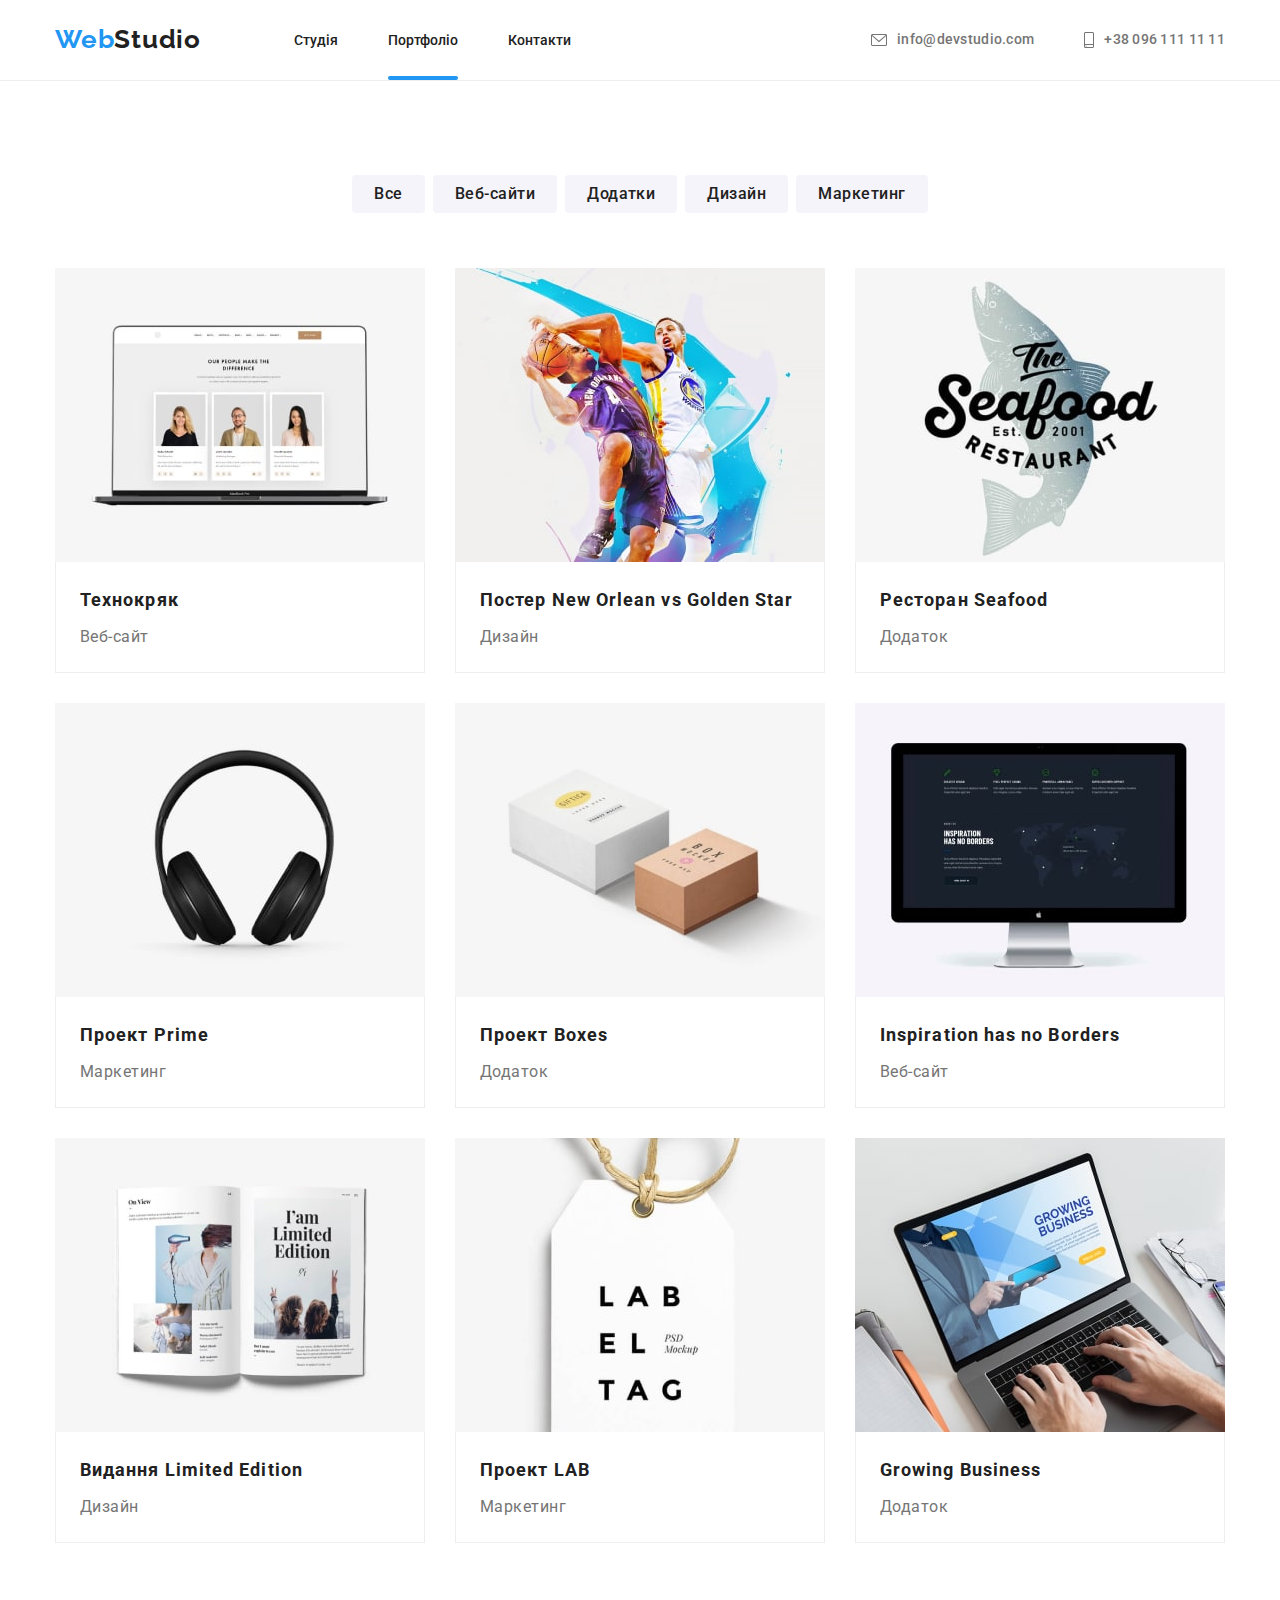
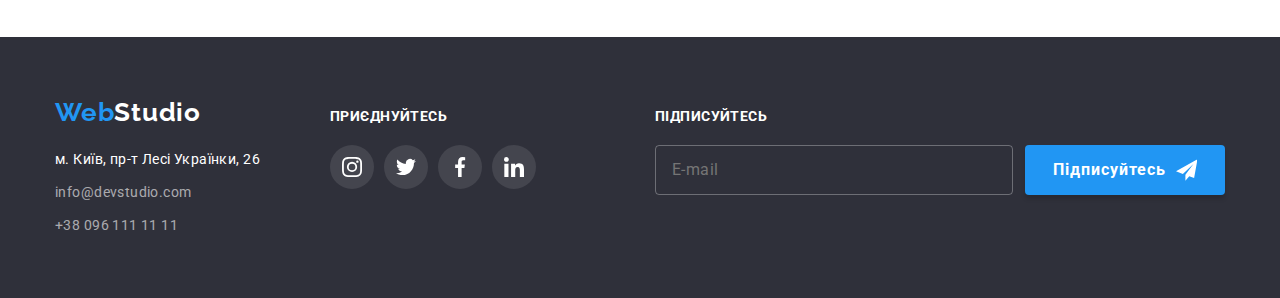
==== commit 5b384f1d: "final2" ====
--- a/portfolio.html
+++ b/portfolio.html
@@ -134,7 +134,7 @@
                     <li class="project">
                         <div class="project__image">
                             <picture>
-                                <source srcset="./images/project2desktop-min.jpg 1x, ./images/project2-desktop@2x-min.jpg 2x"
+                                <source srcset="./images/project2-desktop-min.jpg 1x, ./images/project2-desktop@2x-min.jpg 2x"
                                     media="(min-width: 1200px)">
                                 <source srcset="./images/project2-tablet-min.jpg 1x, ./images/project2-tablet@2x-min.jpg 2x"
                                     media="(min-width: 768px)">
@@ -156,7 +156,7 @@
                     <li class="project">
                         <div class="project__image">
                             <picture>
-                                <source srcset="./images/project3desktop-min.jpg 1x, ./images/project3-desktop@2x-min.jpg 2x"
+                                <source srcset="./images/project3-desktop-min.jpg 1x, ./images/project3-desktop@2x-min.jpg 2x"
                                     media="(min-width: 1200px)">
                                 <source srcset="./images/project3-tablet-min.jpg 1x, ./images/project3-tablet@2x-min.jpg 2x"
                                     media="(min-width: 768px)">
@@ -178,7 +178,7 @@
                     <li class="project">
                         <div class="project__image">
                             <picture>
-                                <source srcset="./images/project4desktop-min.jpg 1x, ./images/project4-desktop@2x-min.jpg 2x"
+                                <source srcset="./images/project4-desktop-min.jpg 1x, ./images/project4-desktop@2x-min.jpg 2x"
                                     media="(min-width: 1200px)">
                                 <source srcset="./images/project4-tablet-min.jpg 1x, ./images/project4-tablet@2x-min.jpg 2x"
                                     media="(min-width: 768px)">
@@ -200,7 +200,7 @@
                     <li class="project">
                         <div class="project__image">
                             <picture>
-                                <source srcset="./images/project5desktop-min.jpg 1x, ./images/project5-desktop@2x-min.jpg 2x"
+                                <source srcset="./images/project5-desktop-min.jpg 1x, ./images/project5-desktop@2x-min.jpg 2x"
                                     media="(min-width: 1200px)">
                                 <source srcset="./images/project5-tablet-min.jpg 1x, ./images/project5-tablet@2x-min.jpg 2x"
                                     media="(min-width: 768px)">
@@ -222,7 +222,7 @@
                     <li class="project">
                         <div class="project__image">
                             <picture>
-                                <source srcset="./images/project6desktop-min.jpg 1x, ./images/project6-desktop@2x-min.jpg 2x"
+                                <source srcset="./images/project6-desktop-min.jpg 1x, ./images/project6-desktop@2x-min.jpg 2x"
                                     media="(min-width: 1200px)">
                                 <source srcset="./images/project6-tablet-min.jpg 1x, ./images/project6-tablet@2x-min.jpg 2x"
                                     media="(min-width: 768px)">
@@ -244,7 +244,7 @@
                     <li class="project">
                         <div class="project__image">
                             <picture>
-                                <source srcset="./images/project7desktop-min.jpg 1x, ./images/project7-desktop@2x-min.jpg 2x"
+                                <source srcset="./images/project7-desktop-min.jpg 1x, ./images/project7-desktop@2x-min.jpg 2x"
                                     media="(min-width: 1200px)">
                                 <source srcset="./images/project7-tablet-min.jpg 1x, ./images/project7-tablet@2x-min.jpg 2x"
                                     media="(min-width: 768px)">
@@ -266,7 +266,7 @@
                     <li class="project">
                         <div class="project__image">
                             <picture>
-                                <source srcset="./images/project8desktop-min.jpg 1x, ./images/project8-desktop@2x-min.jpg 2x"
+                                <source srcset="./images/project8-desktop-min.jpg 1x, ./images/project8-desktop@2x-min.jpg 2x"
                                     media="(min-width: 1200px)">
                                 <source srcset="./images/project8-tablet-min.jpg 1x, ./images/project8-tablet@2x-min.jpg 2x"
                                     media="(min-width: 768px)">
@@ -288,7 +288,7 @@
                     <li class="project">
                         <div class="project__image">
                             <picture>
-                                <source srcset="./images/project9desktop-min.jpg 1x, ./images/project9-desktop@2x-min.jpg 2x"
+                                <source srcset="./images/project9-desktop-min.jpg 1x, ./images/project9-desktop@2x-min.jpg 2x"
                                     media="(min-width: 1200px)">
                                 <source srcset="./images/project9-tablet-min.jpg 1x, ./images/project9-tablet@2x-min.jpg 2x"
                                     media="(min-width: 768px)">
--- a/css/main.min.css
+++ b/css/main.min.css
@@ -1 +1 @@
-body{font-family:"Roboto",sans-serif;color:#212121}h1,h2,h3,p{margin:0}ul{margin:0;padding:0;list-style:none}img{display:block;max-width:100%;height:auto}.container{padding-left:15px;padding-right:15px;margin-left:auto;margin-right:auto}@media screen and (min-width: 480px){.container{width:480px}}@media screen and (min-width: 768px){.container{width:768px}}@media screen and (min-width: 1200px){.container{width:1200px}}.section{padding:60px 0}@media screen and (min-width: 1200px){.section{padding:94px 0}}.no-scroll{overflow:hidden}.visually-hidden{position:absolute;width:1px;height:1px;margin:-1px;border:0;padding:0;white-space:nowrap;-webkit-clip-path:inset(100%);clip-path:inset(100%);clip:rect(0 0 0 0);overflow:hidden}.second-title{color:#212121;font-weight:700;font-size:36px;line-height:1.16;letter-spacing:.03em;text-align:center;margin-bottom:30px;padding:0}.address{margin-top:20px}.address__item:nth-child(n+2){margin-top:9px}.address__place{color:#fff;text-decoration:none;font-style:normal;font-size:14px;line-height:1.71;letter-spacing:.03em}.address__contact{color:rgba(255,255,255,.6);text-decoration:none;font-style:normal;font-size:14px;line-height:1.71;letter-spacing:.03em}.footer{background-color:#2f303a;padding:60px 0}@media screen and (min-width: 1200px){.footer__container{display:-webkit-box;display:-ms-flexbox;display:flex}}@media screen and (max-width: 767px){.footer__container{text-align:center}}@media screen and (min-width: 768px){.address-and-join{display:-webkit-box;display:-ms-flexbox;display:flex}}@media screen and (min-width: 768px)and (max-width: 1199px){.address-and-join{margin-left:61px}}.join{margin-top:60px}@media screen and (min-width: 768px){.join{margin-left:165px;margin-top:5px}}@media screen and (min-width: 1200px){.join{margin-left:70px;margin-top:12px}}.join__title{font-family:"Roboto",sans-serif;font-style:normal;font-weight:700;font-size:14px;line-height:1.14;letter-spacing:.03em;text-transform:uppercase;color:#fff;margin-bottom:20px}@media screen and (max-width: 1199px){.join__title{text-align:center}}.join__list{display:-webkit-box;display:-ms-flexbox;display:flex;-webkit-box-pack:center;-ms-flex-pack:center;justify-content:center}.join__item{width:44px;height:44px;margin-right:10px}.join__item:nth-child(4){margin-right:0px}.join__social-link{color:#fff;width:100%;height:100%;display:-webkit-box;display:-ms-flexbox;display:flex;-webkit-box-align:center;-ms-flex-align:center;align-items:center;-webkit-box-pack:center;-ms-flex-pack:center;justify-content:center;border-radius:50%;background:rgba(255,255,255,.1);-webkit-transition:background-color 250ms cubic-bezier(0.4, 0, 0.2, 1);transition:background-color 250ms cubic-bezier(0.4, 0, 0.2, 1)}.join__social-link:hover,.join__social-link:focus{background-color:#2196f3}.join__icon{fill:#fff}.logo{display:inline-block;font-family:"Raleway",sans-serif;color:#2196f3;text-decoration:none;font-weight:700;font-size:26px;line-height:1.19;letter-spacing:.03em}@media screen and (max-width: 767px){.logo{padding-top:16px;padding-bottom:16px}}@media screen and (min-width: 768px){.logo{padding:24px 0 25px 0}}.logo--header{color:#212121}.logo--footer{color:#fff}.footer__logo{padding-top:0px;padding-bottom:0px}.page-header{position:relative;border-bottom:1px solid #eee}.page-header__container{position:relative}@media screen and (min-width: 768px){.page-header__container{display:-webkit-box;display:-ms-flexbox;display:flex;-webkit-box-align:center;-ms-flex-align:center;align-items:center}}.contact-header__link{color:#757575;text-decoration:none;font-weight:500;font-size:14px;line-height:1.14;letter-spacing:.02em;display:-webkit-box;display:-ms-flexbox;display:flex;-webkit-transition:color 250ms cubic-bezier(0.4, 0, 0.2, 1);transition:color 250ms cubic-bezier(0.4, 0, 0.2, 1)}.contact-header__link:hover,.contact-header__link:focus{color:#2196f3}.contact-header{display:none;margin:0 0 0 auto}@media screen and (min-width: 768px){.contact-header{display:block}}@media screen and (min-width: 1200px){.contact-header{display:-webkit-box;display:-ms-flexbox;display:flex}}.contact-header__icon{-ms-flex-item-align:center;align-self:center;margin-right:10px;fill:currentColor}@media screen and (min-width: 768px)and (max-width: 1199px){.contact-header__item:not(:first-child){margin-top:10px}}@media screen and (min-width: 1200px){.contact-header__item:not(:first-child){margin-left:50px}}.menu-button{display:-webkit-inline-box;display:-ms-inline-flexbox;display:inline-flex;position:absolute;top:10px;right:15px;padding:0;border:0;background-color:rgba(0,0,0,0)}@media screen and (min-width: 768px){.menu-button{display:none}}.is-open .menu-button__icon-close{display:block}.is-open .menu-button__icon-menu{display:none}.mobile-menu{position:fixed;top:0;left:0;width:100%;height:100%;display:block;padding:40px 10px;background-color:#fff;z-index:2}.mobile-menu.is-hidden{display:none}.mobile-menu .container{display:-webkit-box;display:-ms-flexbox;display:flex;-webkit-box-orient:vertical;-webkit-box-direction:normal;-ms-flex-direction:column;flex-direction:column;-webkit-box-pack:justify;-ms-flex-pack:justify;justify-content:space-between;height:100%;overflow:auto}.mobile-nav__link{color:#212121;text-decoration:none;font-weight:500;font-size:40px;line-height:1.17;text-decoration:none;letter-spacing:.02em;-webkit-transition:color 250ms cubic-bezier(0.4, 0, 0.2, 1);transition:color 250ms cubic-bezier(0.4, 0, 0.2, 1)}.mobile-nav__link:hover,.mobile-nav__link:focus{color:#2196f3}.mobile-nav__item:not(:first-child){margin-top:32px}.mobile-contact-header{margin-top:32px;margin-bottom:64px}.mobile-contact-header__item:not(:first-child){margin-top:32px}.mobile-menu__phone{font-weight:500;font-size:34px;line-height:1.17;letter-spacing:.02em;color:#2196f3;text-decoration:none}.mobile-menu__mail{font-weight:500;font-size:24px;line-height:1.16;letter-spacing:.02em;color:#757575;text-decoration:none}.mobile-menu__social-list{display:-webkit-box;display:-ms-flexbox;display:flex;margin-top:64px}.mobile-menu__social-link{font-weight:500;font-size:18px;line-height:1.22;letter-spacing:.02em;color:#2196f3;text-decoration:none}.mobile-menu__social-link:not(:first-child){margin-left:10px}.mobile-menu__social-link:not(:last-child){padding-right:10px;border-right:1px solid rgba(33,33,33,.2)}.site-nav{display:none}@media screen and (min-width: 768px){.site-nav{display:-webkit-box;display:-ms-flexbox;display:flex;margin:0 0 0 93px}}@media screen and (min-width: 768px){.site-nav__item:not(:first-child){margin-left:50px}}.site-nav__link{position:relative;color:#212121;text-decoration:none;font-weight:500;font-size:14px;line-height:1.14;text-decoration:none;padding:32px 0px;-webkit-transition:color 250ms cubic-bezier(0.4, 0, 0.2, 1);transition:color 250ms cubic-bezier(0.4, 0, 0.2, 1)}.site-nav__link:hover,.site-nav__link:focus{color:#2196f3}@media screen and (min-width: 768px){.site-nav__item--active::after{position:absolute;bottom:0;display:block;content:"";width:100%;height:4px;background-color:#2196f3;border-radius:2px}}.subscription{margin-left:auto}@media screen and (max-width: 1199px){.subscription{margin-top:60px}}@media screen and (min-width: 1200px){.subscription{margin-top:12px}}@media screen and (min-width: 1200px){.subscription__form{display:-webkit-box;display:-ms-flexbox;display:flex}}.subscription__label{display:-webkit-box;display:-ms-flexbox;display:flex;-webkit-box-pack:center;-ms-flex-pack:center;justify-content:center;height:50px}@media screen and (max-width: 1199px){.subscription__label{margin-bottom:20px}}@media screen and (min-width: 1200px){.subscription__label{margin-right:12px}}.subcription__input{width:100%;border:1px solid rgba(255,255,255,.3);border-radius:4px;outline:none;background-color:rgba(0,0,0,0);font-family:"Roboto",sans-serif;font-weight:400;font-size:16px;line-height:1.25;letter-spacing:.03em;color:rgba(255,255,255,.6);padding:15px 16px}@media screen and (min-width: 768px){.subcription__input{width:450px}}@media screen and (min-width: 1200px){.subcription__input{width:358px}}.subscription__button{display:-webkit-box;display:-ms-flexbox;display:flex;-webkit-box-align:center;-ms-flex-align:center;align-items:center;max-width:200px;height:50px;margin-left:auto;margin-right:auto;background-color:#2196f3;padding:10px 28px;-webkit-box-shadow:0px 4px 4px rgba(0,0,0,.15);box-shadow:0px 4px 4px rgba(0,0,0,.15);border-radius:4px;border:none;cursor:pointer}.subscription__button-title{font-family:"Roboto",sans-serif;font-weight:700;font-size:16px;line-height:1.88;letter-spacing:.06em;color:#fff;margin-right:10px}.subscription__title{font-family:"Roboto",sans-serif;font-style:normal;font-weight:700;font-size:14px;line-height:1.14;letter-spacing:.03em;text-transform:uppercase;color:#fff;margin-bottom:20px}@media screen and (max-width: 1199px){.subscription__title{text-align:center}}.activities-section{display:none;padding:0 0 94px 0}@media screen and (min-width: 1200px){.activities-section{display:block}}.activities{display:-webkit-box;display:-ms-flexbox;display:flex;margin:50px 0 0 0}.activities__item{position:relative}.activities__item:not(:first-child){margin-left:30px}.activities__thumb{display:-webkit-box;display:-ms-flexbox;display:flex;-webkit-box-pack:center;-ms-flex-pack:center;justify-content:center;-webkit-box-align:center;-ms-flex-align:center;align-items:center;position:absolute;bottom:0;left:0;width:100%;height:70px;background:rgba(47,48,58,.8)}.activities__text{text-transform:uppercase;font-family:"Roboto",sans-serif;font-weight:700;font-size:14px;line-height:1.14;text-align:center;letter-spacing:.03em;color:#fff}.clients{display:-webkit-box;display:-ms-flexbox;display:flex;-ms-flex-wrap:wrap;flex-wrap:wrap;margin:-15px}.clients__item{-ms-flex-preferred-size:calc((100% - 60px)/2);flex-basis:calc((100% - 60px)/2);height:92px;margin:15px}@media screen and (min-width: 768px){.clients__item{-ms-flex-preferred-size:calc((100% - 90px)/3);flex-basis:calc((100% - 90px)/3)}}@media screen and (min-width: 1200px){.clients__item{-ms-flex-preferred-size:calc((100% - 180px)/6);flex-basis:calc((100% - 180px)/6)}}.clients__link{color:#afb1b8;width:100%;height:100%;display:-webkit-box;display:-ms-flexbox;display:flex;-webkit-box-align:center;-ms-flex-align:center;align-items:center;-webkit-box-pack:center;-ms-flex-pack:center;justify-content:center;border:1px solid #afb1b8;border-radius:4px;-webkit-transition:color 250ms cubic-bezier(0.4, 0, 0.2, 1),border-color 250ms cubic-bezier(0.4, 0, 0.2, 1);transition:color 250ms cubic-bezier(0.4, 0, 0.2, 1),border-color 250ms cubic-bezier(0.4, 0, 0.2, 1)}.clients__link:hover,.clients__link:focus{border-color:#2196f3;color:#2196f3}.clients__icon{fill:currentColor}@media screen and (min-width: 768px){.features{display:-webkit-box;display:-ms-flexbox;display:flex;-ms-flex-wrap:wrap;flex-wrap:wrap;margin:-15px}}.features__thumb{background-color:#f5f4fa;padding:25px auto;height:120px;display:-webkit-box;display:-ms-flexbox;display:flex;-webkit-box-align:center;-ms-flex-align:center;align-items:center;-webkit-box-pack:center;-ms-flex-pack:center;justify-content:center;margin-bottom:30px}.features__icon{fill:#212121}.features__title{color:#212121;font-weight:700;font-size:14px;line-height:1.14;letter-spacing:.03em;text-transform:uppercase;text-align:center}.features__text{color:#757575;font-size:14px;line-height:1.71;letter-spacing:.03em;margin-top:10px}@media screen and (max-width: 767px){.features__item:not(:first-child){margin-top:30px}}@media screen and (min-width: 768px){.features__item{-ms-flex-preferred-size:calc((100% - 60px)/2);flex-basis:calc((100% - 60px)/2);margin:15px}}@media screen and (min-width: 1200px){.features__item{-ms-flex-preferred-size:calc((100% - 120px)/4);flex-basis:calc((100% - 120px)/4)}}.hero{padding-top:118px;padding-bottom:118px}@media screen and (min-width: 1200px){.hero{padding-top:200px;padding-bottom:200px}}.overlay{max-width:480px;max-height:400px;margin:0 auto;background-image:-webkit-gradient(linear, left top, right top, from(rgba(47, 48, 58, 0.4)), to(rgba(47, 48, 58, 0.4))),url("../images/hero-mobile-min.jpg");background-image:linear-gradient(to right, rgba(47, 48, 58, 0.4), rgba(47, 48, 58, 0.4)),url("../images/hero-mobile-min.jpg");background-repeat:no-repeat;background-position:center;background-size:480px 400px}@media(min-device-pixel-ratio: 2),(-webkit-min-device-pixel-ratio: 2),(min-resolution: 192dpi),(min-resolution: 2dppx){.overlay{background-image:-webkit-gradient(linear, left top, right top, from(rgba(47, 48, 58, 0.4)), to(rgba(47, 48, 58, 0.4))),url("../images/hero-mobile@2x-min.jpg");background-image:linear-gradient(to right, rgba(47, 48, 58, 0.4), rgba(47, 48, 58, 0.4)),url("../images/hero-mobile@2x-min.jpg")}}@media screen and (min-width: 768px){.overlay{max-width:768px;background-image:-webkit-gradient(linear, left top, right top, from(rgba(47, 48, 58, 0.4)), to(rgba(47, 48, 58, 0.4))),url("../images/hero-tablet-min.jpg");background-image:linear-gradient(to right, rgba(47, 48, 58, 0.4), rgba(47, 48, 58, 0.4)),url("../images/hero-tablet-min.jpg");background-size:768px 400px}}@media screen and (min-width: 768px)and (min-device-pixel-ratio: 2),screen and (min-width: 768px)and (-webkit-min-device-pixel-ratio: 2),screen and (min-width: 768px)and (min-resolution: 192dpi),screen and (min-width: 768px)and (min-resolution: 2dppx){.overlay{background-image:-webkit-gradient(linear, left top, right top, from(rgba(47, 48, 58, 0.4)), to(rgba(47, 48, 58, 0.4))),url("../images/hero-tablet@2x-min.jpg");background-image:linear-gradient(to right, rgba(47, 48, 58, 0.4), rgba(47, 48, 58, 0.4)),url("../images/hero-tablet@2x-min.jpg")}}@media screen and (min-width: 1200px){.overlay{max-width:1600px;max-height:600px;background-image:-webkit-gradient(linear, left top, right top, from(rgba(47, 48, 58, 0.4)), to(rgba(47, 48, 58, 0.4))),url("../images/hero-desktop-min.jpg");background-image:linear-gradient(to right, rgba(47, 48, 58, 0.4), rgba(47, 48, 58, 0.4)),url("../images/hero-desktop-min.jpg");background-size:1600px 600px}}@media screen and (min-width: 1200px)and (min-device-pixel-ratio: 2),screen and (min-width: 1200px)and (-webkit-min-device-pixel-ratio: 2),screen and (min-width: 1200px)and (min-resolution: 192dpi),screen and (min-width: 1200px)and (min-resolution: 2dppx){.overlay{background-image:-webkit-gradient(linear, left top, right top, from(rgba(47, 48, 58, 0.4)), to(rgba(47, 48, 58, 0.4))),url("../images/hero-desktop@2x-min.jpg");background-image:linear-gradient(to right, rgba(47, 48, 58, 0.4), rgba(47, 48, 58, 0.4)),url("../images/hero-desktop@2x-min.jpg")}}.hero__title{color:#fff;text-align:center;font-weight:900;font-size:26px;line-height:1.62;letter-spacing:.06em;margin:0}@media screen and (min-width: 1200px){.hero__title{font-size:44px;line-height:1.36}}.hero__button{display:block;cursor:pointer;background:#2196f3;color:#fff;padding:10px 32px;font-weight:700;font-size:16px;line-height:1.875;letter-spacing:.06em;border:0;border-radius:4px;-webkit-box-shadow:0px 4px 4px rgba(0,0,0,.15);box-shadow:0px 4px 4px rgba(0,0,0,.15);margin:30px auto 0 auto}.backdrop{position:fixed;top:0;left:0;width:100%;height:100%;background-color:rgba(0,0,0,.2);opacity:1;-webkit-transition:opacity 1000ms cubic-bezier(0.4, 0, 0.2, 1);transition:opacity 1000ms cubic-bezier(0.4, 0, 0.2, 1)}.is-hidden{opacity:0;pointer-events:none}.is-hidden .modal{-webkit-transform:translate(-50%, -50%) scale(0.5);transform:translate(-50%, -50%) scale(0.5)}.modal{background-color:#fff;position:absolute;top:50%;left:50%;-webkit-transform:translate(-50%, -50%) scale(1);transform:translate(-50%, -50%) scale(1);-webkit-transition:-webkit-transform 1000ms cubic-bezier(0.4, 0, 0.2, 1);transition:-webkit-transform 1000ms cubic-bezier(0.4, 0, 0.2, 1);transition:transform 1000ms cubic-bezier(0.4, 0, 0.2, 1);transition:transform 1000ms cubic-bezier(0.4, 0, 0.2, 1), -webkit-transform 1000ms cubic-bezier(0.4, 0, 0.2, 1);padding:40px}.modal__button-close{display:-webkit-box;display:-ms-flexbox;display:flex;-webkit-box-pack:center;-ms-flex-pack:center;justify-content:center;-webkit-box-align:center;-ms-flex-align:center;align-items:center;position:absolute;top:8px;right:8px;width:30px;height:30px;padding:0px;margin:0px;border:1px solid rgba(0,0,0,.1);border-radius:50%;background-color:#fff;cursor:pointer;color:#212121}.modal__icon-close{fill:currentColor;-webkit-transition:fill 250ms cubic-bezier(0.4, 0, 0.2, 1);transition:fill 250ms cubic-bezier(0.4, 0, 0.2, 1)}.modal__icon-close:hover,.modal__icon-close:focus{fill:#2196f3}.modal__title{font-family:"Roboto",sans-serif;font-weight:700;font-size:20px;line-height:1.15;text-align:center;letter-spacing:.03em;color:#212121;margin-bottom:12px}.modal__label{display:-webkit-box;display:-ms-flexbox;display:flex;-webkit-box-orient:vertical;-webkit-box-direction:normal;-ms-flex-direction:column;flex-direction:column}.modal__label-title{font-family:"Roboto",sans-serif;font-weight:400;font-size:12px;line-height:1.16;letter-spacing:.01em;margin-bottom:4px;color:#757575}.modal__input{width:100%;border:1px solid rgba(33,33,33,.2);border-radius:4px;height:40px;padding:12px 42px;outline:none;-webkit-transition:border 250ms cubic-bezier(0.4, 0, 0.2, 1);transition:border 250ms cubic-bezier(0.4, 0, 0.2, 1)}.modal__label:hover .modal__input{border-color:#2196f3;cursor:pointer}.modal__label:focus .modal__input{border-color:#2196f3;cursor:pointer}.modal__input:focus-within{border-color:#2196f3}.comment{height:120px;padding:12px 16px}.modal__input-placeholder{display:block;position:absolute;top:13px;left:16px;font-family:"Roboto",sans-serif;font-weight:400;font-size:12px;line-height:1.16;letter-spacing:.01em;color:rgba(117,117,117,.5)}.comment:not(:-moz-placeholder-shown)~.modal__input-placeholder{display:none}.comment:not(:-ms-input-placeholder)~.modal__input-placeholder{display:none}.comment:not(:placeholder-shown)~.modal__input-placeholder{display:none}.modal__label-field{position:relative;margin-bottom:10px}.modal__label-icon{position:absolute;left:15px;top:50%;-webkit-transform:translateY(-50%);transform:translateY(-50%);-webkit-transition:fill 250ms cubic-bezier(0.4, 0, 0.2, 1);transition:fill 250ms cubic-bezier(0.4, 0, 0.2, 1)}.modal__label:hover .modal__label-icon{fill:#2196f3;cursor:pointer}.modal__input:focus-within+.modal__label-icon{fill:#2196f3}textarea{resize:none;font-family:"Roboto",sans-serif;font-weight:400;font-size:12px;line-height:1.16;letter-spacing:.01em}.modal__textarea-field{position:relative}.modal__rules-label{display:-webkit-box;display:-ms-flexbox;display:flex;-webkit-box-align:center;-ms-flex-align:center;align-items:center;-webkit-box-pack:center;-ms-flex-pack:center;justify-content:center;margin-top:20px;margin-left:auto;margin-right:auto}.modal__rules-checkbox{height:15px;width:16px}.modal__rules-icon{margin-right:7px;border-radius:2px;border:2px solid #212121}.modal__rules-checkbox:checked+.modal__rules-icon{background-color:#2196f3;border-color:#2196f3}.modal__rules-text{font-family:"Roboto",sans-serif;font-weight:400;font-size:14px;line-height:1.71;letter-spacing:.03em;color:#757575;margin-right:5px}.modal__rules-link{font-family:"Roboto",sans-serif;font-weight:400;font-size:14px;line-height:1.71;letter-spacing:.03em;color:#2196f3}.modal__button{display:block;padding:10px 56px;border:none;background:#188ce8;-webkit-box-shadow:0px 4px 4px rgba(0,0,0,.15);box-shadow:0px 4px 4px rgba(0,0,0,.15);border-radius:4px;margin-top:30px;margin-left:auto;margin-right:auto;font-family:"Roboto",sans-serif;font-weight:700;font-size:16px;line-height:1.88;letter-spacing:.06em;color:#fff;cursor:pointer}.team{background-color:#f5f4fa}@media screen and (min-width: 768px){.team-list{display:-webkit-box;display:-ms-flexbox;display:flex;-ms-flex-wrap:wrap;flex-wrap:wrap;margin:-15px}}.worker{background-color:#fff;border-radius:0px 0px 4px 4px;-webkit-box-shadow:0px 1px 3px rgba(0,0,0,.12),0px 1px 1px rgba(0,0,0,.14),0px 2px 1px rgba(0,0,0,.2);box-shadow:0px 1px 3px rgba(0,0,0,.12),0px 1px 1px rgba(0,0,0,.14),0px 2px 1px rgba(0,0,0,.2)}@media screen and (max-width: 767px){.worker:not(:last-child){margin-bottom:30px}}@media screen and (min-width: 768px){.worker{-ms-flex-preferred-size:calc((100% - 60px)/2);flex-basis:calc((100% - 60px)/2);margin:15px}}@media screen and (min-width: 1200px){.worker{-ms-flex-preferred-size:calc((100% - 120px)/4);flex-basis:calc((100% - 120px)/4)}}.worker__thumb{padding:30px 0}.worker__name{color:#212121;font-weight:500;font-size:16px;line-height:1.1875;letter-spacing:.03em;text-align:center;margin-bottom:10px}.worker__position{color:#757575;font-size:16px;line-height:1.19;letter-spacing:.03em;text-align:center;margin-bottom:16px}.worker__social-link-list{display:-webkit-box;display:-ms-flexbox;display:flex;-webkit-box-pack:center;-ms-flex-pack:center;justify-content:center}.worker__social-link-item{width:44px;height:44px;margin-right:10px}.worker__social-link-item:nth-child(4){margin-right:0px}.worker__social-link{color:#afb1b8;width:100%;height:100%;display:-webkit-box;display:-ms-flexbox;display:flex;-webkit-box-align:center;-ms-flex-align:center;align-items:center;-webkit-box-pack:center;-ms-flex-pack:center;justify-content:center;border-radius:50%;-webkit-transition:color 250ms cubic-bezier(0.4, 0, 0.2, 1),background-color 250ms cubic-bezier(0.4, 0, 0.2, 1);transition:color 250ms cubic-bezier(0.4, 0, 0.2, 1),background-color 250ms cubic-bezier(0.4, 0, 0.2, 1)}.worker__social-link:hover,.worker__social-link:focus{background-color:#2196f3;color:#fff}.worker__social-link-icon{fill:currentColor}.filtrs{display:-webkit-box;display:-ms-flexbox;display:flex;-ms-flex-wrap:wrap;flex-wrap:wrap;-webkit-box-pack:center;-ms-flex-pack:center;justify-content:center;margin-left:-8px}@media screen and (max-width: 767px){.filtrs{-webkit-box-pack:start;-ms-flex-pack:start;justify-content:flex-start;margin-top:-8px;margin-bottom:-8px}}.filtrs__item{margin-left:8px}@media screen and (max-width: 767px){.filtrs__item{margin-top:8px;margin-bottom:8px}}.filtrs__button{cursor:pointer;background-color:#f5f4fa;color:#212121;font-weight:500;font-size:16px;line-height:1.61;letter-spacing:.03em;border-radius:4px;border-color:#fff;border-style:hidden;padding:6px 22px 6px 22px;-webkit-transition:color 250ms cubic-bezier(0.4, 0, 0.2, 1),background-color 250ms cubic-bezier(0.4, 0, 0.2, 1),-webkit-box-shadow 250ms cubic-bezier(0.4, 0, 0.2, 1);transition:color 250ms cubic-bezier(0.4, 0, 0.2, 1),background-color 250ms cubic-bezier(0.4, 0, 0.2, 1),-webkit-box-shadow 250ms cubic-bezier(0.4, 0, 0.2, 1);transition:color 250ms cubic-bezier(0.4, 0, 0.2, 1),background-color 250ms cubic-bezier(0.4, 0, 0.2, 1),box-shadow 250ms cubic-bezier(0.4, 0, 0.2, 1);transition:color 250ms cubic-bezier(0.4, 0, 0.2, 1),background-color 250ms cubic-bezier(0.4, 0, 0.2, 1),box-shadow 250ms cubic-bezier(0.4, 0, 0.2, 1),-webkit-box-shadow 250ms cubic-bezier(0.4, 0, 0.2, 1)}.filtrs__button:hover,.filtrs__button:focus{background-color:#2196f3;color:#fff;-webkit-box-shadow:0px 1px 1px rgba(0,0,0,.12),0px 4px 4px rgba(0,0,0,.06),1px 4px 6px rgba(0,0,0,.16);box-shadow:0px 1px 1px rgba(0,0,0,.12),0px 4px 4px rgba(0,0,0,.06),1px 4px 6px rgba(0,0,0,.16)}.project-list{margin-top:50px}@media screen and (min-width: 768px){.project-list{display:-webkit-box;display:-ms-flexbox;display:flex;-ms-flex-wrap:wrap;flex-wrap:wrap;margin:-15px}}@media screen and (min-width: 768px){.project-list{margin-top:30px}}@media screen and (min-width: 1200px){.project-list{margin-top:40px}}.project{display:-webkit-box;display:-ms-flexbox;display:flex;-webkit-box-orient:vertical;-webkit-box-direction:normal;-ms-flex-direction:column;flex-direction:column;-webkit-transition:-webkit-box-shadow 250ms cubic-bezier(0.4, 0, 0.2, 1);transition:-webkit-box-shadow 250ms cubic-bezier(0.4, 0, 0.2, 1);transition:box-shadow 250ms cubic-bezier(0.4, 0, 0.2, 1);transition:box-shadow 250ms cubic-bezier(0.4, 0, 0.2, 1), -webkit-box-shadow 250ms cubic-bezier(0.4, 0, 0.2, 1)}.project:hover{-webkit-box-shadow:0px 1px 1px rgba(0,0,0,.12),0px 4px 4px rgba(0,0,0,.06),1px 4px 6px rgba(0,0,0,.16);box-shadow:0px 1px 1px rgba(0,0,0,.12),0px 4px 4px rgba(0,0,0,.06),1px 4px 6px rgba(0,0,0,.16)}@media screen and (max-width: 767px){.project:not(:last-child){margin-bottom:30px}}@media screen and (min-width: 768px){.project{-ms-flex-preferred-size:calc((100% - 60px)/2);flex-basis:calc((100% - 60px)/2);margin:15px}}@media screen and (min-width: 1200px){.project{-ms-flex-preferred-size:calc((100% - 90px)/3);flex-basis:calc((100% - 90px)/3)}}.project__thumb{-webkit-box-flex:1;-ms-flex-positive:1;flex-grow:1;padding:20px 24px;border-left:1px solid #eee;border-bottom:1px solid #eee;border-right:1px solid #eee}.project__name{color:#212121;font-weight:700;font-size:18px;line-height:2;letter-spacing:.06em;margin-bottom:4px}.project__type{color:#757575;font-size:16px;line-height:1.88;letter-spacing:.03em}.project__image{position:relative;overflow:hidden}.project__image::before{display:inline-block;content:"";position:absolute;width:100%;height:100%;top:0;left:0;background-color:rgba(33,150,243,.9);-webkit-transform:translateY(100%);transform:translateY(100%);-webkit-transition:-webkit-transform 250ms cubic-bezier(0.4, 0, 0.2, 1);transition:-webkit-transform 250ms cubic-bezier(0.4, 0, 0.2, 1);transition:transform 250ms cubic-bezier(0.4, 0, 0.2, 1);transition:transform 250ms cubic-bezier(0.4, 0, 0.2, 1), -webkit-transform 250ms cubic-bezier(0.4, 0, 0.2, 1)}.project:hover .project__image::before{-webkit-transform:translateY(0);transform:translateY(0)}.project__hover-thumb{position:absolute;width:100%;height:100%;padding:63px 24px;top:0;left:0;opacity:0}.project:hover .project__hover-thumb{opacity:1}.project__hover-text{font-family:"Roboto",sans-serif;font-weight:400;font-size:18px;line-height:1.56;letter-spacing:.03em;color:#fff}/*# sourceMappingURL=main.min.css.map */+body{font-family:"Roboto",sans-serif;color:#212121}h1,h2,h3,p{margin:0}ul{margin:0;padding:0;list-style:none}img{display:block;max-width:100%;height:auto}.container{padding-left:15px;padding-right:15px;margin-left:auto;margin-right:auto}@media screen and (min-width: 480px){.container{width:480px}}@media screen and (min-width: 768px){.container{width:768px}}@media screen and (min-width: 1200px){.container{width:1200px}}.section{padding:60px 0}@media screen and (min-width: 1200px){.section{padding:94px 0}}.no-scroll{overflow:hidden}.visually-hidden{position:absolute;width:1px;height:1px;margin:-1px;border:0;padding:0;white-space:nowrap;-webkit-clip-path:inset(100%);clip-path:inset(100%);clip:rect(0 0 0 0);overflow:hidden}.second-title{color:#212121;font-weight:700;font-size:36px;line-height:1.16;letter-spacing:.03em;text-align:center;margin-bottom:30px;padding:0}.address{margin-top:20px}.address__item:nth-child(n+2){margin-top:9px}.address__place{color:#fff;text-decoration:none;font-style:normal;font-size:14px;line-height:1.71;letter-spacing:.03em}.address__contact{color:rgba(255,255,255,.6);text-decoration:none;font-style:normal;font-size:14px;line-height:1.71;letter-spacing:.03em}.footer{background-color:#2f303a;padding:60px 0}@media screen and (min-width: 1200px){.footer__container{display:-webkit-box;display:-ms-flexbox;display:flex}}@media screen and (max-width: 767px){.footer__container{text-align:center}}@media screen and (min-width: 768px){.address-and-join{display:-webkit-box;display:-ms-flexbox;display:flex}}@media screen and (min-width: 768px)and (max-width: 1199px){.address-and-join{margin-left:61px}}.join{margin-top:60px}@media screen and (min-width: 768px){.join{margin-left:165px;margin-top:5px}}@media screen and (min-width: 1200px){.join{margin-left:70px;margin-top:12px}}.join__title{font-family:"Roboto",sans-serif;font-style:normal;font-weight:700;font-size:14px;line-height:1.14;letter-spacing:.03em;text-transform:uppercase;color:#fff;margin-bottom:20px}@media screen and (max-width: 1199px){.join__title{text-align:center}}.join__list{display:-webkit-box;display:-ms-flexbox;display:flex;-webkit-box-pack:center;-ms-flex-pack:center;justify-content:center}.join__item{width:44px;height:44px;margin-right:10px}.join__item:nth-child(4){margin-right:0px}.join__social-link{color:#fff;width:100%;height:100%;display:-webkit-box;display:-ms-flexbox;display:flex;-webkit-box-align:center;-ms-flex-align:center;align-items:center;-webkit-box-pack:center;-ms-flex-pack:center;justify-content:center;border-radius:50%;background:rgba(255,255,255,.1);-webkit-transition:background-color 250ms cubic-bezier(0.4, 0, 0.2, 1);transition:background-color 250ms cubic-bezier(0.4, 0, 0.2, 1)}.join__social-link:hover,.join__social-link:focus{background-color:#2196f3}.join__icon{fill:#fff}.logo{display:inline-block;font-family:"Raleway",sans-serif;color:#2196f3;text-decoration:none;font-weight:700;font-size:26px;line-height:1.19;letter-spacing:.03em}@media screen and (max-width: 767px){.logo{padding-top:16px;padding-bottom:16px}}@media screen and (min-width: 768px){.logo{padding:24px 0 25px 0}}.logo--header{color:#212121}.logo--footer{color:#fff}.footer__logo{padding-top:0px;padding-bottom:0px}.page-header{position:relative;border-bottom:1px solid #eee}.page-header__container{position:relative}@media screen and (min-width: 768px){.page-header__container{display:-webkit-box;display:-ms-flexbox;display:flex;-webkit-box-align:center;-ms-flex-align:center;align-items:center}}.contact-header__link{color:#757575;text-decoration:none;font-weight:500;font-size:14px;line-height:1.14;letter-spacing:.02em;display:-webkit-box;display:-ms-flexbox;display:flex;-webkit-transition:color 250ms cubic-bezier(0.4, 0, 0.2, 1);transition:color 250ms cubic-bezier(0.4, 0, 0.2, 1)}.contact-header__link:hover,.contact-header__link:focus{color:#2196f3}.contact-header{display:none;margin:0 0 0 auto}@media screen and (min-width: 768px){.contact-header{display:block}}@media screen and (min-width: 1200px){.contact-header{display:-webkit-box;display:-ms-flexbox;display:flex}}.contact-header__icon{-ms-flex-item-align:center;align-self:center;margin-right:10px;fill:currentColor}@media screen and (min-width: 768px)and (max-width: 1199px){.contact-header__item:not(:first-child){margin-top:10px}}@media screen and (min-width: 1200px){.contact-header__item:not(:first-child){margin-left:50px}}.menu-button{display:-webkit-inline-box;display:-ms-inline-flexbox;display:inline-flex;position:absolute;top:10px;right:15px;padding:0;border:0;background-color:rgba(0,0,0,0)}@media screen and (min-width: 768px){.menu-button{display:none}}.is-open .menu-button__icon-close{display:block}.is-open .menu-button__icon-menu{display:none}.mobile-menu{position:fixed;top:0;left:0;width:100%;height:100%;display:block;padding:40px 10px;background-color:#fff;z-index:2}.mobile-menu.is-hidden{display:none}.mobile-menu .container{display:-webkit-box;display:-ms-flexbox;display:flex;-webkit-box-orient:vertical;-webkit-box-direction:normal;-ms-flex-direction:column;flex-direction:column;-webkit-box-pack:justify;-ms-flex-pack:justify;justify-content:space-between;height:100%;overflow:auto}.mobile-nav__link{color:#212121;text-decoration:none;font-weight:500;font-size:40px;line-height:1.17;text-decoration:none;letter-spacing:.02em;-webkit-transition:color 250ms cubic-bezier(0.4, 0, 0.2, 1);transition:color 250ms cubic-bezier(0.4, 0, 0.2, 1)}.mobile-nav__link:hover,.mobile-nav__link:focus{color:#2196f3}.mobile-nav__item:not(:first-child){margin-top:32px}.mobile-contact-header{margin-top:32px;margin-bottom:64px}.mobile-contact-header__item:not(:first-child){margin-top:32px}.mobile-menu__phone{font-weight:500;font-size:34px;line-height:1.17;letter-spacing:.02em;color:#2196f3;text-decoration:none}.mobile-menu__mail{font-weight:500;font-size:24px;line-height:1.16;letter-spacing:.02em;color:#757575;text-decoration:none}.mobile-menu__social-list{display:-webkit-box;display:-ms-flexbox;display:flex;margin-top:64px}.mobile-menu__social-link{font-weight:500;font-size:18px;line-height:1.22;letter-spacing:.02em;color:#2196f3;text-decoration:none}.mobile-menu__social-link:not(:first-child){margin-left:10px}.mobile-menu__social-link:not(:last-child){padding-right:10px;border-right:1px solid rgba(33,33,33,.2)}.site-nav{display:none}@media screen and (min-width: 768px){.site-nav{display:-webkit-box;display:-ms-flexbox;display:flex;margin:0 0 0 93px}}@media screen and (min-width: 768px){.site-nav__item:not(:first-child){margin-left:50px}}.site-nav__link{position:relative;color:#212121;text-decoration:none;font-weight:500;font-size:14px;line-height:1.14;text-decoration:none;padding:32px 0px;-webkit-transition:color 250ms cubic-bezier(0.4, 0, 0.2, 1);transition:color 250ms cubic-bezier(0.4, 0, 0.2, 1)}.site-nav__link:hover,.site-nav__link:focus{color:#2196f3}@media screen and (min-width: 768px){.site-nav__item--active::after{position:absolute;bottom:0;display:block;content:"";width:100%;height:4px;background-color:#2196f3;border-radius:2px}}.subscription{margin-left:auto}@media screen and (max-width: 1199px){.subscription{margin-top:60px}}@media screen and (min-width: 1200px){.subscription{margin-top:12px}}@media screen and (min-width: 1200px){.subscription__form{display:-webkit-box;display:-ms-flexbox;display:flex}}.subscription__label{display:-webkit-box;display:-ms-flexbox;display:flex;-webkit-box-pack:center;-ms-flex-pack:center;justify-content:center;height:50px}@media screen and (max-width: 1199px){.subscription__label{margin-bottom:20px}}@media screen and (min-width: 1200px){.subscription__label{margin-right:12px}}.subcription__input{width:100%;border:1px solid rgba(255,255,255,.3);border-radius:4px;outline:none;background-color:rgba(0,0,0,0);font-family:"Roboto",sans-serif;font-weight:400;font-size:16px;line-height:1.25;letter-spacing:.03em;color:rgba(255,255,255,.6);padding:15px 16px}@media screen and (min-width: 768px){.subcription__input{width:450px}}@media screen and (min-width: 1200px){.subcription__input{width:358px}}.subscription__button{display:-webkit-box;display:-ms-flexbox;display:flex;-webkit-box-align:center;-ms-flex-align:center;align-items:center;max-width:200px;height:50px;margin-left:auto;margin-right:auto;background-color:#2196f3;padding:10px 28px;-webkit-box-shadow:0px 4px 4px rgba(0,0,0,.15);box-shadow:0px 4px 4px rgba(0,0,0,.15);border-radius:4px;border:none;cursor:pointer}.subscription__button-title{font-family:"Roboto",sans-serif;font-weight:700;font-size:16px;line-height:1.88;letter-spacing:.06em;color:#fff;margin-right:10px}.subscription__title{font-family:"Roboto",sans-serif;font-style:normal;font-weight:700;font-size:14px;line-height:1.14;letter-spacing:.03em;text-transform:uppercase;color:#fff;margin-bottom:20px}@media screen and (max-width: 1199px){.subscription__title{text-align:center}}.activities-section{display:none;padding:0 0 94px 0}@media screen and (min-width: 1200px){.activities-section{display:block}}.activities{display:-webkit-box;display:-ms-flexbox;display:flex;margin:50px 0 0 0}.activities__item{position:relative}.activities__item:not(:first-child){margin-left:30px}.activities__thumb{display:-webkit-box;display:-ms-flexbox;display:flex;-webkit-box-pack:center;-ms-flex-pack:center;justify-content:center;-webkit-box-align:center;-ms-flex-align:center;align-items:center;position:absolute;bottom:0;left:0;width:100%;height:70px;background:rgba(47,48,58,.8)}.activities__text{text-transform:uppercase;font-family:"Roboto",sans-serif;font-weight:700;font-size:14px;line-height:1.14;text-align:center;letter-spacing:.03em;color:#fff}.clients{display:-webkit-box;display:-ms-flexbox;display:flex;-ms-flex-wrap:wrap;flex-wrap:wrap;margin:-15px}.clients__item{-ms-flex-preferred-size:calc((100% - 60px)/2);flex-basis:calc((100% - 60px)/2);height:92px;margin:15px}@media screen and (min-width: 768px){.clients__item{-ms-flex-preferred-size:calc((100% - 90px)/3);flex-basis:calc((100% - 90px)/3)}}@media screen and (min-width: 1200px){.clients__item{-ms-flex-preferred-size:calc((100% - 180px)/6);flex-basis:calc((100% - 180px)/6)}}.clients__link{color:#afb1b8;width:100%;height:100%;display:-webkit-box;display:-ms-flexbox;display:flex;-webkit-box-align:center;-ms-flex-align:center;align-items:center;-webkit-box-pack:center;-ms-flex-pack:center;justify-content:center;border:1px solid #afb1b8;border-radius:4px;-webkit-transition:color 250ms cubic-bezier(0.4, 0, 0.2, 1),border-color 250ms cubic-bezier(0.4, 0, 0.2, 1);transition:color 250ms cubic-bezier(0.4, 0, 0.2, 1),border-color 250ms cubic-bezier(0.4, 0, 0.2, 1)}.clients__link:hover,.clients__link:focus{border-color:#2196f3;color:#2196f3}.clients__icon{fill:currentColor}@media screen and (min-width: 768px){.features{display:-webkit-box;display:-ms-flexbox;display:flex;-ms-flex-wrap:wrap;flex-wrap:wrap;margin:-15px}}.features__thumb{background-color:#f5f4fa;padding:25px auto;height:120px;display:-webkit-box;display:-ms-flexbox;display:flex;-webkit-box-align:center;-ms-flex-align:center;align-items:center;-webkit-box-pack:center;-ms-flex-pack:center;justify-content:center;margin-bottom:30px}.features__icon{fill:#212121}.features__title{color:#212121;font-weight:700;font-size:14px;line-height:1.14;letter-spacing:.03em;text-transform:uppercase;text-align:center}.features__text{color:#757575;font-size:14px;line-height:1.71;letter-spacing:.03em;margin-top:10px}@media screen and (max-width: 767px){.features__item:not(:first-child){margin-top:30px}}@media screen and (min-width: 768px){.features__item{-ms-flex-preferred-size:calc((100% - 60px)/2);flex-basis:calc((100% - 60px)/2);margin:15px}}@media screen and (min-width: 1200px){.features__item{-ms-flex-preferred-size:calc((100% - 120px)/4);flex-basis:calc((100% - 120px)/4)}}.hero{padding-top:118px;padding-bottom:118px}@media screen and (min-width: 1200px){.hero{padding-top:200px;padding-bottom:200px}}.overlay{max-width:480px;max-height:400px;margin:0 auto;background-image:-webkit-gradient(linear, left top, right top, from(rgba(47, 48, 58, 0.4)), to(rgba(47, 48, 58, 0.4))),url("../images/hero-mobile-min.jpg");background-image:linear-gradient(to right, rgba(47, 48, 58, 0.4), rgba(47, 48, 58, 0.4)),url("../images/hero-mobile-min.jpg");background-repeat:no-repeat;background-position:center;background-size:480px 400px}@media(min-device-pixel-ratio: 2),(-webkit-min-device-pixel-ratio: 2),(min-resolution: 192dpi),(min-resolution: 2dppx){.overlay{background-image:-webkit-gradient(linear, left top, right top, from(rgba(47, 48, 58, 0.4)), to(rgba(47, 48, 58, 0.4))),url("../images/hero-mobile@2x-min.jpg");background-image:linear-gradient(to right, rgba(47, 48, 58, 0.4), rgba(47, 48, 58, 0.4)),url("../images/hero-mobile@2x-min.jpg")}}@media screen and (min-width: 768px){.overlay{max-width:768px;background-image:-webkit-gradient(linear, left top, right top, from(rgba(47, 48, 58, 0.4)), to(rgba(47, 48, 58, 0.4))),url("../images/hero-tablet-min.jpg");background-image:linear-gradient(to right, rgba(47, 48, 58, 0.4), rgba(47, 48, 58, 0.4)),url("../images/hero-tablet-min.jpg");background-size:768px 400px}}@media screen and (min-width: 768px)and (min-device-pixel-ratio: 2),screen and (min-width: 768px)and (-webkit-min-device-pixel-ratio: 2),screen and (min-width: 768px)and (min-resolution: 192dpi),screen and (min-width: 768px)and (min-resolution: 2dppx){.overlay{background-image:-webkit-gradient(linear, left top, right top, from(rgba(47, 48, 58, 0.4)), to(rgba(47, 48, 58, 0.4))),url("../images/hero-tablet@2x-min.jpg");background-image:linear-gradient(to right, rgba(47, 48, 58, 0.4), rgba(47, 48, 58, 0.4)),url("../images/hero-tablet@2x-min.jpg")}}@media screen and (min-width: 1200px){.overlay{max-width:1600px;max-height:600px;background-image:-webkit-gradient(linear, left top, right top, from(rgba(47, 48, 58, 0.4)), to(rgba(47, 48, 58, 0.4))),url("../images/hero-desktop-min.jpg");background-image:linear-gradient(to right, rgba(47, 48, 58, 0.4), rgba(47, 48, 58, 0.4)),url("../images/hero-desktop-min.jpg");background-size:1600px 600px}}@media screen and (min-width: 1200px)and (min-device-pixel-ratio: 2),screen and (min-width: 1200px)and (-webkit-min-device-pixel-ratio: 2),screen and (min-width: 1200px)and (min-resolution: 192dpi),screen and (min-width: 1200px)and (min-resolution: 2dppx){.overlay{background-image:-webkit-gradient(linear, left top, right top, from(rgba(47, 48, 58, 0.4)), to(rgba(47, 48, 58, 0.4))),url("../images/hero-desktop@2x-min.jpg");background-image:linear-gradient(to right, rgba(47, 48, 58, 0.4), rgba(47, 48, 58, 0.4)),url("../images/hero-desktop@2x-min.jpg")}}.hero__title{color:#fff;text-align:center;font-weight:900;font-size:26px;line-height:1.62;letter-spacing:.06em;margin:0}@media screen and (min-width: 1200px){.hero__title{font-size:44px;line-height:1.36}}.hero__button{display:block;cursor:pointer;background:#2196f3;color:#fff;padding:10px 32px;font-weight:700;font-size:16px;line-height:1.875;letter-spacing:.06em;border:0;border-radius:4px;-webkit-box-shadow:0px 4px 4px rgba(0,0,0,.15);box-shadow:0px 4px 4px rgba(0,0,0,.15);margin:30px auto 0 auto}.backdrop{position:fixed;top:0;left:0;width:100%;height:100%;background-color:rgba(0,0,0,.2);opacity:1;-webkit-transition:opacity 1000ms cubic-bezier(0.4, 0, 0.2, 1);transition:opacity 1000ms cubic-bezier(0.4, 0, 0.2, 1)}.is-hidden{opacity:0;pointer-events:none}.is-hidden .modal{-webkit-transform:translate(-50%, -50%) scale(0.5);transform:translate(-50%, -50%) scale(0.5)}.modal{width:calc(100% - 30px);background-color:#fff;position:absolute;top:50%;left:50%;-webkit-transform:translate(-50%, -50%) scale(1);transform:translate(-50%, -50%) scale(1);-webkit-transition:-webkit-transform 1000ms cubic-bezier(0.4, 0, 0.2, 1);transition:-webkit-transform 1000ms cubic-bezier(0.4, 0, 0.2, 1);transition:transform 1000ms cubic-bezier(0.4, 0, 0.2, 1);transition:transform 1000ms cubic-bezier(0.4, 0, 0.2, 1), -webkit-transform 1000ms cubic-bezier(0.4, 0, 0.2, 1);padding:40px}@media screen and (min-width: 480px){.modal{width:450px;height:609px}}@media screen and (min-width: 768px){.modal{width:450px;height:609px}}@media screen and (min-width: 1200px){.modal{width:528px;height:581px}}.modal-form{width:100%}.modal__button-close{display:-webkit-box;display:-ms-flexbox;display:flex;-webkit-box-pack:center;-ms-flex-pack:center;justify-content:center;-webkit-box-align:center;-ms-flex-align:center;align-items:center;position:absolute;top:8px;right:8px;width:30px;height:30px;padding:0px;margin:0px;border:1px solid rgba(0,0,0,.1);border-radius:50%;background-color:#fff;cursor:pointer;color:#212121}.modal__icon-close{fill:currentColor;-webkit-transition:fill 250ms cubic-bezier(0.4, 0, 0.2, 1);transition:fill 250ms cubic-bezier(0.4, 0, 0.2, 1)}.modal__icon-close:hover,.modal__icon-close:focus{fill:#2196f3}.modal__title{font-family:"Roboto",sans-serif;font-weight:700;font-size:20px;line-height:1.15;text-align:center;letter-spacing:.03em;color:#212121;margin-bottom:12px}.modal__label{display:-webkit-box;display:-ms-flexbox;display:flex;-webkit-box-orient:vertical;-webkit-box-direction:normal;-ms-flex-direction:column;flex-direction:column}.modal__label-title{font-family:"Roboto",sans-serif;font-weight:400;font-size:12px;line-height:1.16;letter-spacing:.01em;margin-bottom:4px;color:#757575}.modal__input{width:100%;border:1px solid rgba(33,33,33,.2);border-radius:4px;height:40px;padding:12px 42px;outline:none;-webkit-transition:border 250ms cubic-bezier(0.4, 0, 0.2, 1);transition:border 250ms cubic-bezier(0.4, 0, 0.2, 1)}.modal__label:hover .modal__input{border-color:#2196f3;cursor:pointer}.modal__label:focus .modal__input{border-color:#2196f3;cursor:pointer}.modal__input:focus-within{border-color:#2196f3}.comment{height:120px;padding:12px 16px}.modal__input-placeholder{display:block;position:absolute;top:13px;left:16px;font-family:"Roboto",sans-serif;font-weight:400;font-size:12px;line-height:1.16;letter-spacing:.01em;color:rgba(117,117,117,.5)}.comment:not(:-moz-placeholder-shown)~.modal__input-placeholder{display:none}.comment:not(:-ms-input-placeholder)~.modal__input-placeholder{display:none}.comment:not(:placeholder-shown)~.modal__input-placeholder{display:none}.modal__label-field{position:relative;margin-bottom:10px}.modal__label-icon{position:absolute;left:15px;top:50%;-webkit-transform:translateY(-50%);transform:translateY(-50%);-webkit-transition:fill 250ms cubic-bezier(0.4, 0, 0.2, 1);transition:fill 250ms cubic-bezier(0.4, 0, 0.2, 1)}.modal__label:hover .modal__label-icon{fill:#2196f3;cursor:pointer}.modal__input:focus-within+.modal__label-icon{fill:#2196f3}textarea{resize:none;font-family:"Roboto",sans-serif;font-weight:400;font-size:12px;line-height:1.16;letter-spacing:.01em}.modal__textarea-field{position:relative}.modal__rules-label{display:-webkit-box;display:-ms-flexbox;display:flex;-webkit-box-align:center;-ms-flex-align:center;align-items:center;-webkit-box-pack:center;-ms-flex-pack:center;justify-content:center;margin-top:20px;margin-left:auto;margin-right:auto}.modal__rules-checkbox{height:15px;width:16px}.modal__rules-icon{margin-right:7px;border-radius:2px;border:2px solid #212121}.modal__rules-checkbox:checked+.modal__rules-icon{background-color:#2196f3;border-color:#2196f3}.modal__rules-text{font-family:"Roboto",sans-serif;font-weight:400;font-size:14px;line-height:1.71;letter-spacing:.03em;color:#757575;margin-right:5px}@media screen and (max-width: 479px){.modal__rules-text{font-size:10px;line-height:1.16}}@media screen and (min-width: 480px)and (max-width: 1199px){.modal__rules-text{font-size:12px;line-height:1.16}}.modal__rules-link{font-family:"Roboto",sans-serif;font-weight:400;font-size:14px;line-height:1.71;letter-spacing:.03em;color:#2196f3}@media screen and (max-width: 479px){.modal__rules-link{font-size:10px;line-height:1.16}}@media screen and (min-width: 480px)and (max-width: 1199px){.modal__rules-link{font-size:12px;line-height:1.16}}.modal__button{display:block;padding:10px 56px;border:none;background:#188ce8;-webkit-box-shadow:0px 4px 4px rgba(0,0,0,.15);box-shadow:0px 4px 4px rgba(0,0,0,.15);border-radius:4px;margin-top:30px;margin-left:auto;margin-right:auto;font-family:"Roboto",sans-serif;font-weight:700;font-size:16px;line-height:1.88;letter-spacing:.06em;color:#fff;cursor:pointer}.team{background-color:#f5f4fa}@media screen and (min-width: 768px){.team-list{display:-webkit-box;display:-ms-flexbox;display:flex;-ms-flex-wrap:wrap;flex-wrap:wrap;margin:-15px}}.worker{background-color:#fff;border-radius:0px 0px 4px 4px;-webkit-box-shadow:0px 1px 3px rgba(0,0,0,.12),0px 1px 1px rgba(0,0,0,.14),0px 2px 1px rgba(0,0,0,.2);box-shadow:0px 1px 3px rgba(0,0,0,.12),0px 1px 1px rgba(0,0,0,.14),0px 2px 1px rgba(0,0,0,.2)}@media screen and (max-width: 767px){.worker:not(:last-child){margin-bottom:30px}}@media screen and (min-width: 768px){.worker{-ms-flex-preferred-size:calc((100% - 60px)/2);flex-basis:calc((100% - 60px)/2);margin:15px}}@media screen and (min-width: 1200px){.worker{-ms-flex-preferred-size:calc((100% - 120px)/4);flex-basis:calc((100% - 120px)/4)}}.worker__thumb{padding:30px 0}.worker__name{color:#212121;font-weight:500;font-size:16px;line-height:1.1875;letter-spacing:.03em;text-align:center;margin-bottom:10px}.worker__position{color:#757575;font-size:16px;line-height:1.19;letter-spacing:.03em;text-align:center;margin-bottom:16px}.worker__social-link-list{display:-webkit-box;display:-ms-flexbox;display:flex;-webkit-box-pack:center;-ms-flex-pack:center;justify-content:center}.worker__social-link-item{width:44px;height:44px;margin-right:10px}.worker__social-link-item:nth-child(4){margin-right:0px}.worker__social-link{color:#afb1b8;width:100%;height:100%;display:-webkit-box;display:-ms-flexbox;display:flex;-webkit-box-align:center;-ms-flex-align:center;align-items:center;-webkit-box-pack:center;-ms-flex-pack:center;justify-content:center;border-radius:50%;-webkit-transition:color 250ms cubic-bezier(0.4, 0, 0.2, 1),background-color 250ms cubic-bezier(0.4, 0, 0.2, 1);transition:color 250ms cubic-bezier(0.4, 0, 0.2, 1),background-color 250ms cubic-bezier(0.4, 0, 0.2, 1)}.worker__social-link:hover,.worker__social-link:focus{background-color:#2196f3;color:#fff}.worker__social-link-icon{fill:currentColor}.filtrs{display:-webkit-box;display:-ms-flexbox;display:flex;-ms-flex-wrap:wrap;flex-wrap:wrap;-webkit-box-pack:center;-ms-flex-pack:center;justify-content:center;margin-left:-8px}@media screen and (max-width: 767px){.filtrs{-webkit-box-pack:start;-ms-flex-pack:start;justify-content:flex-start;margin-top:-8px;margin-bottom:-8px}}.filtrs__item{margin-left:8px}@media screen and (max-width: 767px){.filtrs__item{margin-top:8px;margin-bottom:8px}}.filtrs__button{cursor:pointer;background-color:#f5f4fa;color:#212121;font-weight:500;font-size:16px;line-height:1.61;letter-spacing:.03em;border-radius:4px;border-color:#fff;border-style:hidden;padding:6px 22px 6px 22px;-webkit-transition:color 250ms cubic-bezier(0.4, 0, 0.2, 1),background-color 250ms cubic-bezier(0.4, 0, 0.2, 1),-webkit-box-shadow 250ms cubic-bezier(0.4, 0, 0.2, 1);transition:color 250ms cubic-bezier(0.4, 0, 0.2, 1),background-color 250ms cubic-bezier(0.4, 0, 0.2, 1),-webkit-box-shadow 250ms cubic-bezier(0.4, 0, 0.2, 1);transition:color 250ms cubic-bezier(0.4, 0, 0.2, 1),background-color 250ms cubic-bezier(0.4, 0, 0.2, 1),box-shadow 250ms cubic-bezier(0.4, 0, 0.2, 1);transition:color 250ms cubic-bezier(0.4, 0, 0.2, 1),background-color 250ms cubic-bezier(0.4, 0, 0.2, 1),box-shadow 250ms cubic-bezier(0.4, 0, 0.2, 1),-webkit-box-shadow 250ms cubic-bezier(0.4, 0, 0.2, 1)}.filtrs__button:hover,.filtrs__button:focus{background-color:#2196f3;color:#fff;-webkit-box-shadow:0px 1px 1px rgba(0,0,0,.12),0px 4px 4px rgba(0,0,0,.06),1px 4px 6px rgba(0,0,0,.16);box-shadow:0px 1px 1px rgba(0,0,0,.12),0px 4px 4px rgba(0,0,0,.06),1px 4px 6px rgba(0,0,0,.16)}.project-list{margin-top:50px}@media screen and (min-width: 768px){.project-list{display:-webkit-box;display:-ms-flexbox;display:flex;-ms-flex-wrap:wrap;flex-wrap:wrap;margin:-15px}}@media screen and (min-width: 768px){.project-list{margin-top:30px}}@media screen and (min-width: 1200px){.project-list{margin-top:40px}}.project{display:-webkit-box;display:-ms-flexbox;display:flex;-webkit-box-orient:vertical;-webkit-box-direction:normal;-ms-flex-direction:column;flex-direction:column;-webkit-transition:-webkit-box-shadow 250ms cubic-bezier(0.4, 0, 0.2, 1);transition:-webkit-box-shadow 250ms cubic-bezier(0.4, 0, 0.2, 1);transition:box-shadow 250ms cubic-bezier(0.4, 0, 0.2, 1);transition:box-shadow 250ms cubic-bezier(0.4, 0, 0.2, 1), -webkit-box-shadow 250ms cubic-bezier(0.4, 0, 0.2, 1)}.project:hover{-webkit-box-shadow:0px 1px 1px rgba(0,0,0,.12),0px 4px 4px rgba(0,0,0,.06),1px 4px 6px rgba(0,0,0,.16);box-shadow:0px 1px 1px rgba(0,0,0,.12),0px 4px 4px rgba(0,0,0,.06),1px 4px 6px rgba(0,0,0,.16)}@media screen and (max-width: 767px){.project:not(:last-child){margin-bottom:30px}}@media screen and (min-width: 768px){.project{-ms-flex-preferred-size:calc((100% - 60px)/2);flex-basis:calc((100% - 60px)/2);margin:15px}}@media screen and (min-width: 1200px){.project{-ms-flex-preferred-size:calc((100% - 90px)/3);flex-basis:calc((100% - 90px)/3)}}.project__thumb{-webkit-box-flex:1;-ms-flex-positive:1;flex-grow:1;padding:20px 24px;border-left:1px solid #eee;border-bottom:1px solid #eee;border-right:1px solid #eee}.project__name{color:#212121;font-weight:700;font-size:18px;line-height:2;letter-spacing:.06em;margin-bottom:4px}.project__type{color:#757575;font-size:16px;line-height:1.88;letter-spacing:.03em}.project__image{position:relative;overflow:hidden}.project__image::before{display:inline-block;content:"";position:absolute;width:100%;height:100%;top:0;left:0;background-color:rgba(33,150,243,.9);-webkit-transform:translateY(100%);transform:translateY(100%);-webkit-transition:-webkit-transform 250ms cubic-bezier(0.4, 0, 0.2, 1);transition:-webkit-transform 250ms cubic-bezier(0.4, 0, 0.2, 1);transition:transform 250ms cubic-bezier(0.4, 0, 0.2, 1);transition:transform 250ms cubic-bezier(0.4, 0, 0.2, 1), -webkit-transform 250ms cubic-bezier(0.4, 0, 0.2, 1)}.project:hover .project__image::before{-webkit-transform:translateY(0);transform:translateY(0)}.project__hover-thumb{position:absolute;width:100%;height:100%;padding:63px 24px;top:0;left:0;opacity:0}.project:hover .project__hover-thumb{opacity:1}.project__hover-text{font-family:"Roboto",sans-serif;font-weight:400;font-size:18px;line-height:1.56;letter-spacing:.03em;color:#fff}/*# sourceMappingURL=main.min.css.map */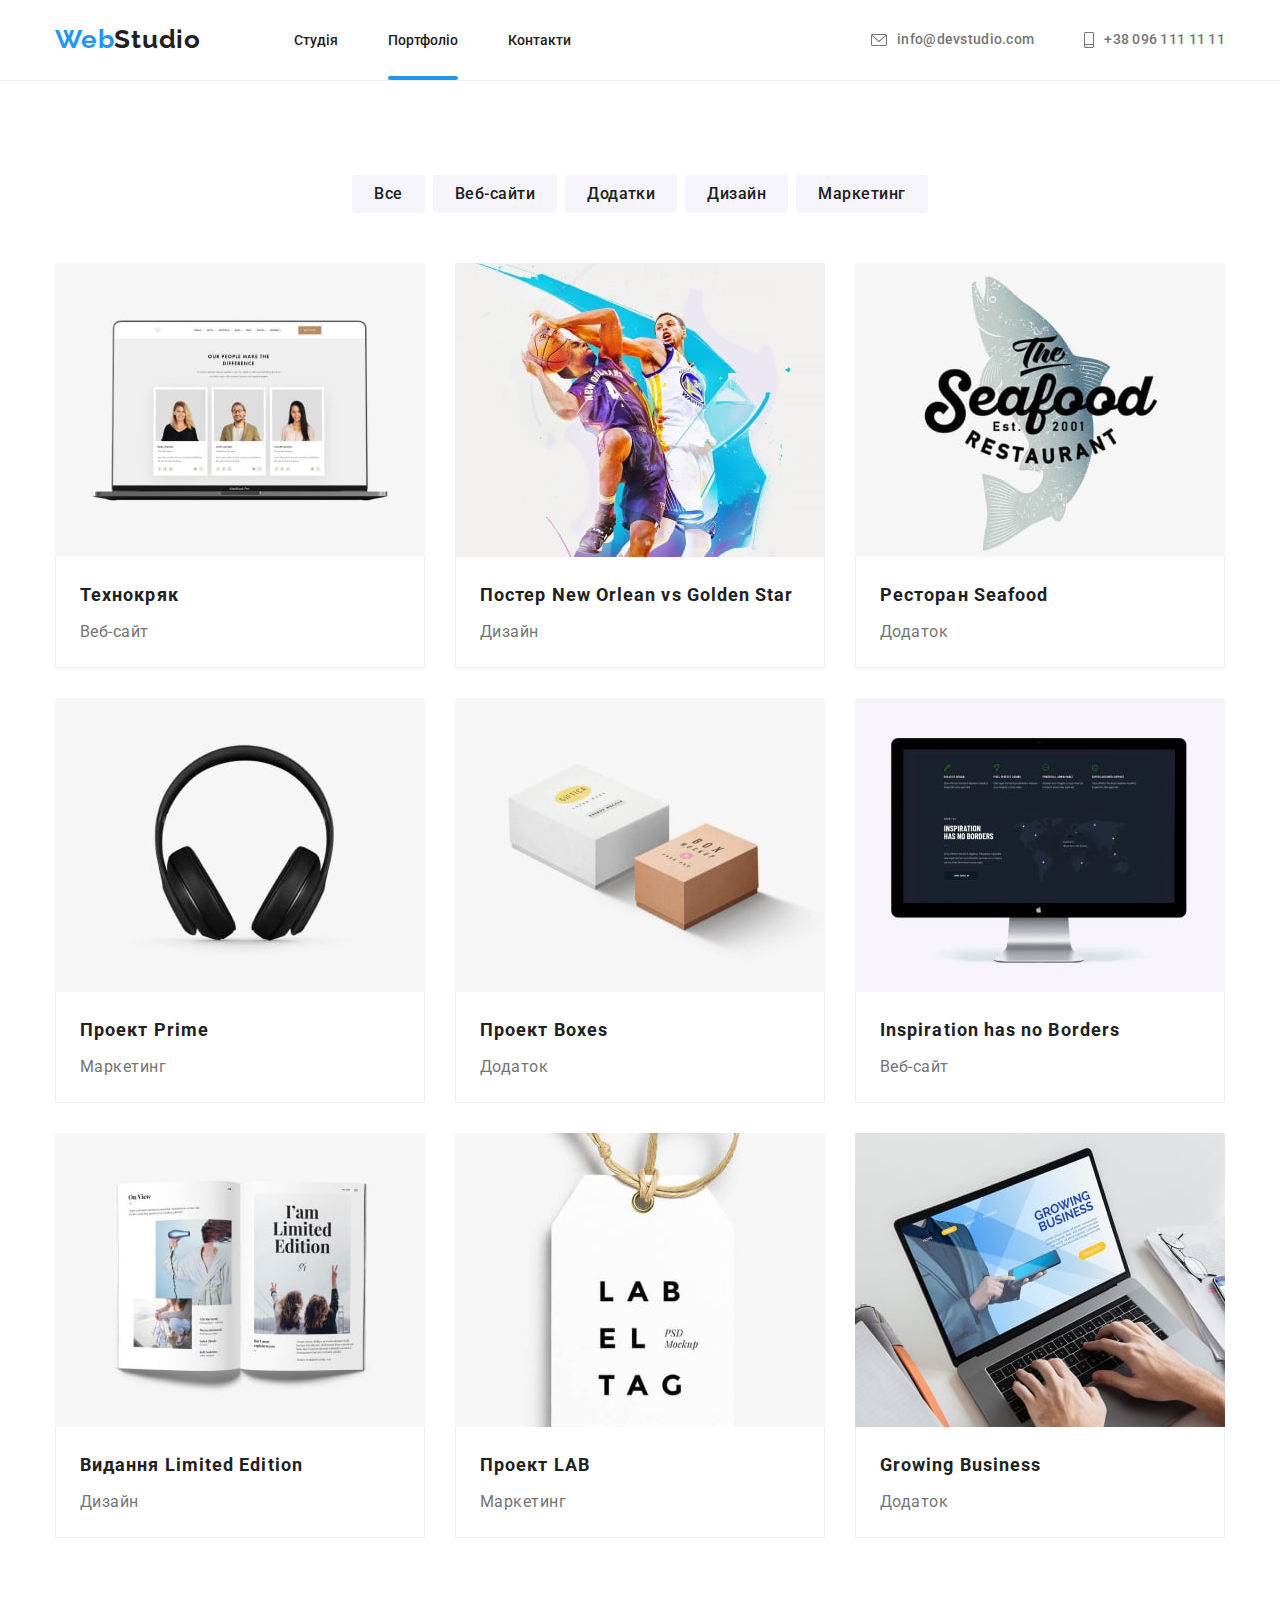
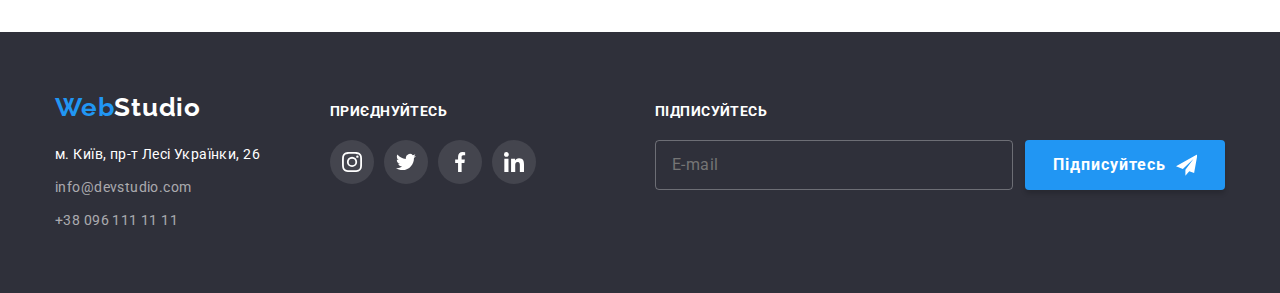
==== commit 111bdafe: "refactoring after done hw" ====
--- a/portfolio.html
+++ b/portfolio.html
@@ -18,8 +18,8 @@
         <div class="container page-header__container">
             <a href="./index.html" class="logo">Web<span class="logo--header">Studio</span></a>
             <button type="button" class="menu-button">
-                <svg width="40" height="40">
-                    <use class="menu-button__icon-menu" href="./images/icons.svg#icon-mobile-menu"></use>
+                <svg width="40" height="40" class="menu-button__icon-menu">
+                    <use href="./images/icons.svg#icon-mobile-menu"></use>
                 </svg>
             </button>
             <nav>
@@ -52,8 +52,8 @@
                 <div class="container">
                     <div>
                         <button type="button" class="menu-button">
-                            <svg width="40" height="40">
-                                <use class="menu-button__icon-close" href="./images/icons.svg#icon-mobile-menu-close"></use>
+                            <svg width="40" height="40" class="menu-button__icon-close">
+                                <use href="./images/icons.svg#icon-mobile-menu-close"></use>
                             </svg>
                         </button>
                         <nav>
--- a/css/main.min.css
+++ b/css/main.min.css
@@ -1 +1 @@
-body{font-family:"Roboto",sans-serif;color:#212121}h1,h2,h3,p{margin:0}ul{margin:0;padding:0;list-style:none}img{display:block;max-width:100%;height:auto}.container{padding-left:15px;padding-right:15px;margin-left:auto;margin-right:auto}@media screen and (min-width: 480px){.container{width:480px}}@media screen and (min-width: 768px){.container{width:768px}}@media screen and (min-width: 1200px){.container{width:1200px}}.section{padding:60px 0}@media screen and (min-width: 1200px){.section{padding:94px 0}}.no-scroll{overflow:hidden}.visually-hidden{position:absolute;width:1px;height:1px;margin:-1px;border:0;padding:0;white-space:nowrap;-webkit-clip-path:inset(100%);clip-path:inset(100%);clip:rect(0 0 0 0);overflow:hidden}.second-title{color:#212121;font-weight:700;font-size:36px;line-height:1.16;letter-spacing:.03em;text-align:center;margin-bottom:30px;padding:0}.address{margin-top:20px}.address__item:nth-child(n+2){margin-top:9px}.address__place{color:#fff;text-decoration:none;font-style:normal;font-size:14px;line-height:1.71;letter-spacing:.03em}.address__contact{color:rgba(255,255,255,.6);text-decoration:none;font-style:normal;font-size:14px;line-height:1.71;letter-spacing:.03em}.footer{background-color:#2f303a;padding:60px 0}@media screen and (min-width: 1200px){.footer__container{display:-webkit-box;display:-ms-flexbox;display:flex}}@media screen and (max-width: 767px){.footer__container{text-align:center}}@media screen and (min-width: 768px){.address-and-join{display:-webkit-box;display:-ms-flexbox;display:flex}}@media screen and (min-width: 768px)and (max-width: 1199px){.address-and-join{margin-left:61px}}.join{margin-top:60px}@media screen and (min-width: 768px){.join{margin-left:165px;margin-top:5px}}@media screen and (min-width: 1200px){.join{margin-left:70px;margin-top:12px}}.join__title{font-family:"Roboto",sans-serif;font-style:normal;font-weight:700;font-size:14px;line-height:1.14;letter-spacing:.03em;text-transform:uppercase;color:#fff;margin-bottom:20px}@media screen and (max-width: 1199px){.join__title{text-align:center}}.join__list{display:-webkit-box;display:-ms-flexbox;display:flex;-webkit-box-pack:center;-ms-flex-pack:center;justify-content:center}.join__item{width:44px;height:44px;margin-right:10px}.join__item:nth-child(4){margin-right:0px}.join__social-link{color:#fff;width:100%;height:100%;display:-webkit-box;display:-ms-flexbox;display:flex;-webkit-box-align:center;-ms-flex-align:center;align-items:center;-webkit-box-pack:center;-ms-flex-pack:center;justify-content:center;border-radius:50%;background:rgba(255,255,255,.1);-webkit-transition:background-color 250ms cubic-bezier(0.4, 0, 0.2, 1);transition:background-color 250ms cubic-bezier(0.4, 0, 0.2, 1)}.join__social-link:hover,.join__social-link:focus{background-color:#2196f3}.join__icon{fill:#fff}.logo{display:inline-block;font-family:"Raleway",sans-serif;color:#2196f3;text-decoration:none;font-weight:700;font-size:26px;line-height:1.19;letter-spacing:.03em}@media screen and (max-width: 767px){.logo{padding-top:16px;padding-bottom:16px}}@media screen and (min-width: 768px){.logo{padding:24px 0 25px 0}}.logo--header{color:#212121}.logo--footer{color:#fff}.footer__logo{padding-top:0px;padding-bottom:0px}.page-header{position:relative;border-bottom:1px solid #eee}.page-header__container{position:relative}@media screen and (min-width: 768px){.page-header__container{display:-webkit-box;display:-ms-flexbox;display:flex;-webkit-box-align:center;-ms-flex-align:center;align-items:center}}.contact-header__link{color:#757575;text-decoration:none;font-weight:500;font-size:14px;line-height:1.14;letter-spacing:.02em;display:-webkit-box;display:-ms-flexbox;display:flex;-webkit-transition:color 250ms cubic-bezier(0.4, 0, 0.2, 1);transition:color 250ms cubic-bezier(0.4, 0, 0.2, 1)}.contact-header__link:hover,.contact-header__link:focus{color:#2196f3}.contact-header{display:none;margin:0 0 0 auto}@media screen and (min-width: 768px){.contact-header{display:block}}@media screen and (min-width: 1200px){.contact-header{display:-webkit-box;display:-ms-flexbox;display:flex}}.contact-header__icon{-ms-flex-item-align:center;align-self:center;margin-right:10px;fill:currentColor}@media screen and (min-width: 768px)and (max-width: 1199px){.contact-header__item:not(:first-child){margin-top:10px}}@media screen and (min-width: 1200px){.contact-header__item:not(:first-child){margin-left:50px}}.menu-button{display:-webkit-inline-box;display:-ms-inline-flexbox;display:inline-flex;position:absolute;top:10px;right:15px;padding:0;border:0;background-color:rgba(0,0,0,0)}@media screen and (min-width: 768px){.menu-button{display:none}}.is-open .menu-button__icon-close{display:block}.is-open .menu-button__icon-menu{display:none}.mobile-menu{position:fixed;top:0;left:0;width:100%;height:100%;display:block;padding:40px 10px;background-color:#fff;z-index:2}.mobile-menu.is-hidden{display:none}.mobile-menu .container{display:-webkit-box;display:-ms-flexbox;display:flex;-webkit-box-orient:vertical;-webkit-box-direction:normal;-ms-flex-direction:column;flex-direction:column;-webkit-box-pack:justify;-ms-flex-pack:justify;justify-content:space-between;height:100%;overflow:auto}.mobile-nav__link{color:#212121;text-decoration:none;font-weight:500;font-size:40px;line-height:1.17;text-decoration:none;letter-spacing:.02em;-webkit-transition:color 250ms cubic-bezier(0.4, 0, 0.2, 1);transition:color 250ms cubic-bezier(0.4, 0, 0.2, 1)}.mobile-nav__link:hover,.mobile-nav__link:focus{color:#2196f3}.mobile-nav__item:not(:first-child){margin-top:32px}.mobile-contact-header{margin-top:32px;margin-bottom:64px}.mobile-contact-header__item:not(:first-child){margin-top:32px}.mobile-menu__phone{font-weight:500;font-size:34px;line-height:1.17;letter-spacing:.02em;color:#2196f3;text-decoration:none}.mobile-menu__mail{font-weight:500;font-size:24px;line-height:1.16;letter-spacing:.02em;color:#757575;text-decoration:none}.mobile-menu__social-list{display:-webkit-box;display:-ms-flexbox;display:flex;margin-top:64px}.mobile-menu__social-link{font-weight:500;font-size:18px;line-height:1.22;letter-spacing:.02em;color:#2196f3;text-decoration:none}.mobile-menu__social-link:not(:first-child){margin-left:10px}.mobile-menu__social-link:not(:last-child){padding-right:10px;border-right:1px solid rgba(33,33,33,.2)}.site-nav{display:none}@media screen and (min-width: 768px){.site-nav{display:-webkit-box;display:-ms-flexbox;display:flex;margin:0 0 0 93px}}@media screen and (min-width: 768px){.site-nav__item:not(:first-child){margin-left:50px}}.site-nav__link{position:relative;color:#212121;text-decoration:none;font-weight:500;font-size:14px;line-height:1.14;text-decoration:none;padding:32px 0px;-webkit-transition:color 250ms cubic-bezier(0.4, 0, 0.2, 1);transition:color 250ms cubic-bezier(0.4, 0, 0.2, 1)}.site-nav__link:hover,.site-nav__link:focus{color:#2196f3}@media screen and (min-width: 768px){.site-nav__item--active::after{position:absolute;bottom:0;display:block;content:"";width:100%;height:4px;background-color:#2196f3;border-radius:2px}}.subscription{margin-left:auto}@media screen and (max-width: 1199px){.subscription{margin-top:60px}}@media screen and (min-width: 1200px){.subscription{margin-top:12px}}@media screen and (min-width: 1200px){.subscription__form{display:-webkit-box;display:-ms-flexbox;display:flex}}.subscription__label{display:-webkit-box;display:-ms-flexbox;display:flex;-webkit-box-pack:center;-ms-flex-pack:center;justify-content:center;height:50px}@media screen and (max-width: 1199px){.subscription__label{margin-bottom:20px}}@media screen and (min-width: 1200px){.subscription__label{margin-right:12px}}.subcription__input{width:100%;border:1px solid rgba(255,255,255,.3);border-radius:4px;outline:none;background-color:rgba(0,0,0,0);font-family:"Roboto",sans-serif;font-weight:400;font-size:16px;line-height:1.25;letter-spacing:.03em;color:rgba(255,255,255,.6);padding:15px 16px}@media screen and (min-width: 768px){.subcription__input{width:450px}}@media screen and (min-width: 1200px){.subcription__input{width:358px}}.subscription__button{display:-webkit-box;display:-ms-flexbox;display:flex;-webkit-box-align:center;-ms-flex-align:center;align-items:center;max-width:200px;height:50px;margin-left:auto;margin-right:auto;background-color:#2196f3;padding:10px 28px;-webkit-box-shadow:0px 4px 4px rgba(0,0,0,.15);box-shadow:0px 4px 4px rgba(0,0,0,.15);border-radius:4px;border:none;cursor:pointer}.subscription__button-title{font-family:"Roboto",sans-serif;font-weight:700;font-size:16px;line-height:1.88;letter-spacing:.06em;color:#fff;margin-right:10px}.subscription__title{font-family:"Roboto",sans-serif;font-style:normal;font-weight:700;font-size:14px;line-height:1.14;letter-spacing:.03em;text-transform:uppercase;color:#fff;margin-bottom:20px}@media screen and (max-width: 1199px){.subscription__title{text-align:center}}.activities-section{display:none;padding:0 0 94px 0}@media screen and (min-width: 1200px){.activities-section{display:block}}.activities{display:-webkit-box;display:-ms-flexbox;display:flex;margin:50px 0 0 0}.activities__item{position:relative}.activities__item:not(:first-child){margin-left:30px}.activities__thumb{display:-webkit-box;display:-ms-flexbox;display:flex;-webkit-box-pack:center;-ms-flex-pack:center;justify-content:center;-webkit-box-align:center;-ms-flex-align:center;align-items:center;position:absolute;bottom:0;left:0;width:100%;height:70px;background:rgba(47,48,58,.8)}.activities__text{text-transform:uppercase;font-family:"Roboto",sans-serif;font-weight:700;font-size:14px;line-height:1.14;text-align:center;letter-spacing:.03em;color:#fff}.clients{display:-webkit-box;display:-ms-flexbox;display:flex;-ms-flex-wrap:wrap;flex-wrap:wrap;margin:-15px}.clients__item{-ms-flex-preferred-size:calc((100% - 60px)/2);flex-basis:calc((100% - 60px)/2);height:92px;margin:15px}@media screen and (min-width: 768px){.clients__item{-ms-flex-preferred-size:calc((100% - 90px)/3);flex-basis:calc((100% - 90px)/3)}}@media screen and (min-width: 1200px){.clients__item{-ms-flex-preferred-size:calc((100% - 180px)/6);flex-basis:calc((100% - 180px)/6)}}.clients__link{color:#afb1b8;width:100%;height:100%;display:-webkit-box;display:-ms-flexbox;display:flex;-webkit-box-align:center;-ms-flex-align:center;align-items:center;-webkit-box-pack:center;-ms-flex-pack:center;justify-content:center;border:1px solid #afb1b8;border-radius:4px;-webkit-transition:color 250ms cubic-bezier(0.4, 0, 0.2, 1),border-color 250ms cubic-bezier(0.4, 0, 0.2, 1);transition:color 250ms cubic-bezier(0.4, 0, 0.2, 1),border-color 250ms cubic-bezier(0.4, 0, 0.2, 1)}.clients__link:hover,.clients__link:focus{border-color:#2196f3;color:#2196f3}.clients__icon{fill:currentColor}@media screen and (min-width: 768px){.features{display:-webkit-box;display:-ms-flexbox;display:flex;-ms-flex-wrap:wrap;flex-wrap:wrap;margin:-15px}}.features__thumb{background-color:#f5f4fa;padding:25px auto;height:120px;display:-webkit-box;display:-ms-flexbox;display:flex;-webkit-box-align:center;-ms-flex-align:center;align-items:center;-webkit-box-pack:center;-ms-flex-pack:center;justify-content:center;margin-bottom:30px}.features__icon{fill:#212121}.features__title{color:#212121;font-weight:700;font-size:14px;line-height:1.14;letter-spacing:.03em;text-transform:uppercase;text-align:center}.features__text{color:#757575;font-size:14px;line-height:1.71;letter-spacing:.03em;margin-top:10px}@media screen and (max-width: 767px){.features__item:not(:first-child){margin-top:30px}}@media screen and (min-width: 768px){.features__item{-ms-flex-preferred-size:calc((100% - 60px)/2);flex-basis:calc((100% - 60px)/2);margin:15px}}@media screen and (min-width: 1200px){.features__item{-ms-flex-preferred-size:calc((100% - 120px)/4);flex-basis:calc((100% - 120px)/4)}}.hero{padding-top:118px;padding-bottom:118px}@media screen and (min-width: 1200px){.hero{padding-top:200px;padding-bottom:200px}}.overlay{max-width:480px;max-height:400px;margin:0 auto;background-image:-webkit-gradient(linear, left top, right top, from(rgba(47, 48, 58, 0.4)), to(rgba(47, 48, 58, 0.4))),url("../images/hero-mobile-min.jpg");background-image:linear-gradient(to right, rgba(47, 48, 58, 0.4), rgba(47, 48, 58, 0.4)),url("../images/hero-mobile-min.jpg");background-repeat:no-repeat;background-position:center;background-size:480px 400px}@media(min-device-pixel-ratio: 2),(-webkit-min-device-pixel-ratio: 2),(min-resolution: 192dpi),(min-resolution: 2dppx){.overlay{background-image:-webkit-gradient(linear, left top, right top, from(rgba(47, 48, 58, 0.4)), to(rgba(47, 48, 58, 0.4))),url("../images/hero-mobile@2x-min.jpg");background-image:linear-gradient(to right, rgba(47, 48, 58, 0.4), rgba(47, 48, 58, 0.4)),url("../images/hero-mobile@2x-min.jpg")}}@media screen and (min-width: 768px){.overlay{max-width:768px;background-image:-webkit-gradient(linear, left top, right top, from(rgba(47, 48, 58, 0.4)), to(rgba(47, 48, 58, 0.4))),url("../images/hero-tablet-min.jpg");background-image:linear-gradient(to right, rgba(47, 48, 58, 0.4), rgba(47, 48, 58, 0.4)),url("../images/hero-tablet-min.jpg");background-size:768px 400px}}@media screen and (min-width: 768px)and (min-device-pixel-ratio: 2),screen and (min-width: 768px)and (-webkit-min-device-pixel-ratio: 2),screen and (min-width: 768px)and (min-resolution: 192dpi),screen and (min-width: 768px)and (min-resolution: 2dppx){.overlay{background-image:-webkit-gradient(linear, left top, right top, from(rgba(47, 48, 58, 0.4)), to(rgba(47, 48, 58, 0.4))),url("../images/hero-tablet@2x-min.jpg");background-image:linear-gradient(to right, rgba(47, 48, 58, 0.4), rgba(47, 48, 58, 0.4)),url("../images/hero-tablet@2x-min.jpg")}}@media screen and (min-width: 1200px){.overlay{max-width:1600px;max-height:600px;background-image:-webkit-gradient(linear, left top, right top, from(rgba(47, 48, 58, 0.4)), to(rgba(47, 48, 58, 0.4))),url("../images/hero-desktop-min.jpg");background-image:linear-gradient(to right, rgba(47, 48, 58, 0.4), rgba(47, 48, 58, 0.4)),url("../images/hero-desktop-min.jpg");background-size:1600px 600px}}@media screen and (min-width: 1200px)and (min-device-pixel-ratio: 2),screen and (min-width: 1200px)and (-webkit-min-device-pixel-ratio: 2),screen and (min-width: 1200px)and (min-resolution: 192dpi),screen and (min-width: 1200px)and (min-resolution: 2dppx){.overlay{background-image:-webkit-gradient(linear, left top, right top, from(rgba(47, 48, 58, 0.4)), to(rgba(47, 48, 58, 0.4))),url("../images/hero-desktop@2x-min.jpg");background-image:linear-gradient(to right, rgba(47, 48, 58, 0.4), rgba(47, 48, 58, 0.4)),url("../images/hero-desktop@2x-min.jpg")}}.hero__title{color:#fff;text-align:center;font-weight:900;font-size:26px;line-height:1.62;letter-spacing:.06em;margin:0}@media screen and (min-width: 1200px){.hero__title{font-size:44px;line-height:1.36}}.hero__button{display:block;cursor:pointer;background:#2196f3;color:#fff;padding:10px 32px;font-weight:700;font-size:16px;line-height:1.875;letter-spacing:.06em;border:0;border-radius:4px;-webkit-box-shadow:0px 4px 4px rgba(0,0,0,.15);box-shadow:0px 4px 4px rgba(0,0,0,.15);margin:30px auto 0 auto}.backdrop{position:fixed;top:0;left:0;width:100%;height:100%;background-color:rgba(0,0,0,.2);opacity:1;-webkit-transition:opacity 1000ms cubic-bezier(0.4, 0, 0.2, 1);transition:opacity 1000ms cubic-bezier(0.4, 0, 0.2, 1)}.is-hidden{opacity:0;pointer-events:none}.is-hidden .modal{-webkit-transform:translate(-50%, -50%) scale(0.5);transform:translate(-50%, -50%) scale(0.5)}.modal{width:calc(100% - 30px);background-color:#fff;position:absolute;top:50%;left:50%;-webkit-transform:translate(-50%, -50%) scale(1);transform:translate(-50%, -50%) scale(1);-webkit-transition:-webkit-transform 1000ms cubic-bezier(0.4, 0, 0.2, 1);transition:-webkit-transform 1000ms cubic-bezier(0.4, 0, 0.2, 1);transition:transform 1000ms cubic-bezier(0.4, 0, 0.2, 1);transition:transform 1000ms cubic-bezier(0.4, 0, 0.2, 1), -webkit-transform 1000ms cubic-bezier(0.4, 0, 0.2, 1);padding:40px}@media screen and (min-width: 480px){.modal{width:450px;height:609px}}@media screen and (min-width: 768px){.modal{width:450px;height:609px}}@media screen and (min-width: 1200px){.modal{width:528px;height:581px}}.modal-form{width:100%}.modal__button-close{display:-webkit-box;display:-ms-flexbox;display:flex;-webkit-box-pack:center;-ms-flex-pack:center;justify-content:center;-webkit-box-align:center;-ms-flex-align:center;align-items:center;position:absolute;top:8px;right:8px;width:30px;height:30px;padding:0px;margin:0px;border:1px solid rgba(0,0,0,.1);border-radius:50%;background-color:#fff;cursor:pointer;color:#212121}.modal__icon-close{fill:currentColor;-webkit-transition:fill 250ms cubic-bezier(0.4, 0, 0.2, 1);transition:fill 250ms cubic-bezier(0.4, 0, 0.2, 1)}.modal__icon-close:hover,.modal__icon-close:focus{fill:#2196f3}.modal__title{font-family:"Roboto",sans-serif;font-weight:700;font-size:20px;line-height:1.15;text-align:center;letter-spacing:.03em;color:#212121;margin-bottom:12px}.modal__label{display:-webkit-box;display:-ms-flexbox;display:flex;-webkit-box-orient:vertical;-webkit-box-direction:normal;-ms-flex-direction:column;flex-direction:column}.modal__label-title{font-family:"Roboto",sans-serif;font-weight:400;font-size:12px;line-height:1.16;letter-spacing:.01em;margin-bottom:4px;color:#757575}.modal__input{width:100%;border:1px solid rgba(33,33,33,.2);border-radius:4px;height:40px;padding:12px 42px;outline:none;-webkit-transition:border 250ms cubic-bezier(0.4, 0, 0.2, 1);transition:border 250ms cubic-bezier(0.4, 0, 0.2, 1)}.modal__label:hover .modal__input{border-color:#2196f3;cursor:pointer}.modal__label:focus .modal__input{border-color:#2196f3;cursor:pointer}.modal__input:focus-within{border-color:#2196f3}.comment{height:120px;padding:12px 16px}.modal__input-placeholder{display:block;position:absolute;top:13px;left:16px;font-family:"Roboto",sans-serif;font-weight:400;font-size:12px;line-height:1.16;letter-spacing:.01em;color:rgba(117,117,117,.5)}.comment:not(:-moz-placeholder-shown)~.modal__input-placeholder{display:none}.comment:not(:-ms-input-placeholder)~.modal__input-placeholder{display:none}.comment:not(:placeholder-shown)~.modal__input-placeholder{display:none}.modal__label-field{position:relative;margin-bottom:10px}.modal__label-icon{position:absolute;left:15px;top:50%;-webkit-transform:translateY(-50%);transform:translateY(-50%);-webkit-transition:fill 250ms cubic-bezier(0.4, 0, 0.2, 1);transition:fill 250ms cubic-bezier(0.4, 0, 0.2, 1)}.modal__label:hover .modal__label-icon{fill:#2196f3;cursor:pointer}.modal__input:focus-within+.modal__label-icon{fill:#2196f3}textarea{resize:none;font-family:"Roboto",sans-serif;font-weight:400;font-size:12px;line-height:1.16;letter-spacing:.01em}.modal__textarea-field{position:relative}.modal__rules-label{display:-webkit-box;display:-ms-flexbox;display:flex;-webkit-box-align:center;-ms-flex-align:center;align-items:center;-webkit-box-pack:center;-ms-flex-pack:center;justify-content:center;margin-top:20px;margin-left:auto;margin-right:auto}.modal__rules-checkbox{height:15px;width:16px}.modal__rules-icon{margin-right:7px;border-radius:2px;border:2px solid #212121}.modal__rules-checkbox:checked+.modal__rules-icon{background-color:#2196f3;border-color:#2196f3}.modal__rules-text{font-family:"Roboto",sans-serif;font-weight:400;font-size:14px;line-height:1.71;letter-spacing:.03em;color:#757575;margin-right:5px}@media screen and (max-width: 479px){.modal__rules-text{font-size:10px;line-height:1.16}}@media screen and (min-width: 480px)and (max-width: 1199px){.modal__rules-text{font-size:12px;line-height:1.16}}.modal__rules-link{font-family:"Roboto",sans-serif;font-weight:400;font-size:14px;line-height:1.71;letter-spacing:.03em;color:#2196f3}@media screen and (max-width: 479px){.modal__rules-link{font-size:10px;line-height:1.16}}@media screen and (min-width: 480px)and (max-width: 1199px){.modal__rules-link{font-size:12px;line-height:1.16}}.modal__button{display:block;padding:10px 56px;border:none;background:#188ce8;-webkit-box-shadow:0px 4px 4px rgba(0,0,0,.15);box-shadow:0px 4px 4px rgba(0,0,0,.15);border-radius:4px;margin-top:30px;margin-left:auto;margin-right:auto;font-family:"Roboto",sans-serif;font-weight:700;font-size:16px;line-height:1.88;letter-spacing:.06em;color:#fff;cursor:pointer}.team{background-color:#f5f4fa}@media screen and (min-width: 768px){.team-list{display:-webkit-box;display:-ms-flexbox;display:flex;-ms-flex-wrap:wrap;flex-wrap:wrap;margin:-15px}}.worker{background-color:#fff;border-radius:0px 0px 4px 4px;-webkit-box-shadow:0px 1px 3px rgba(0,0,0,.12),0px 1px 1px rgba(0,0,0,.14),0px 2px 1px rgba(0,0,0,.2);box-shadow:0px 1px 3px rgba(0,0,0,.12),0px 1px 1px rgba(0,0,0,.14),0px 2px 1px rgba(0,0,0,.2)}@media screen and (max-width: 767px){.worker:not(:last-child){margin-bottom:30px}}@media screen and (min-width: 768px){.worker{-ms-flex-preferred-size:calc((100% - 60px)/2);flex-basis:calc((100% - 60px)/2);margin:15px}}@media screen and (min-width: 1200px){.worker{-ms-flex-preferred-size:calc((100% - 120px)/4);flex-basis:calc((100% - 120px)/4)}}.worker__thumb{padding:30px 0}.worker__name{color:#212121;font-weight:500;font-size:16px;line-height:1.1875;letter-spacing:.03em;text-align:center;margin-bottom:10px}.worker__position{color:#757575;font-size:16px;line-height:1.19;letter-spacing:.03em;text-align:center;margin-bottom:16px}.worker__social-link-list{display:-webkit-box;display:-ms-flexbox;display:flex;-webkit-box-pack:center;-ms-flex-pack:center;justify-content:center}.worker__social-link-item{width:44px;height:44px;margin-right:10px}.worker__social-link-item:nth-child(4){margin-right:0px}.worker__social-link{color:#afb1b8;width:100%;height:100%;display:-webkit-box;display:-ms-flexbox;display:flex;-webkit-box-align:center;-ms-flex-align:center;align-items:center;-webkit-box-pack:center;-ms-flex-pack:center;justify-content:center;border-radius:50%;-webkit-transition:color 250ms cubic-bezier(0.4, 0, 0.2, 1),background-color 250ms cubic-bezier(0.4, 0, 0.2, 1);transition:color 250ms cubic-bezier(0.4, 0, 0.2, 1),background-color 250ms cubic-bezier(0.4, 0, 0.2, 1)}.worker__social-link:hover,.worker__social-link:focus{background-color:#2196f3;color:#fff}.worker__social-link-icon{fill:currentColor}.filtrs{display:-webkit-box;display:-ms-flexbox;display:flex;-ms-flex-wrap:wrap;flex-wrap:wrap;-webkit-box-pack:center;-ms-flex-pack:center;justify-content:center;margin-left:-8px}@media screen and (max-width: 767px){.filtrs{-webkit-box-pack:start;-ms-flex-pack:start;justify-content:flex-start;margin-top:-8px;margin-bottom:-8px}}.filtrs__item{margin-left:8px}@media screen and (max-width: 767px){.filtrs__item{margin-top:8px;margin-bottom:8px}}.filtrs__button{cursor:pointer;background-color:#f5f4fa;color:#212121;font-weight:500;font-size:16px;line-height:1.61;letter-spacing:.03em;border-radius:4px;border-color:#fff;border-style:hidden;padding:6px 22px 6px 22px;-webkit-transition:color 250ms cubic-bezier(0.4, 0, 0.2, 1),background-color 250ms cubic-bezier(0.4, 0, 0.2, 1),-webkit-box-shadow 250ms cubic-bezier(0.4, 0, 0.2, 1);transition:color 250ms cubic-bezier(0.4, 0, 0.2, 1),background-color 250ms cubic-bezier(0.4, 0, 0.2, 1),-webkit-box-shadow 250ms cubic-bezier(0.4, 0, 0.2, 1);transition:color 250ms cubic-bezier(0.4, 0, 0.2, 1),background-color 250ms cubic-bezier(0.4, 0, 0.2, 1),box-shadow 250ms cubic-bezier(0.4, 0, 0.2, 1);transition:color 250ms cubic-bezier(0.4, 0, 0.2, 1),background-color 250ms cubic-bezier(0.4, 0, 0.2, 1),box-shadow 250ms cubic-bezier(0.4, 0, 0.2, 1),-webkit-box-shadow 250ms cubic-bezier(0.4, 0, 0.2, 1)}.filtrs__button:hover,.filtrs__button:focus{background-color:#2196f3;color:#fff;-webkit-box-shadow:0px 1px 1px rgba(0,0,0,.12),0px 4px 4px rgba(0,0,0,.06),1px 4px 6px rgba(0,0,0,.16);box-shadow:0px 1px 1px rgba(0,0,0,.12),0px 4px 4px rgba(0,0,0,.06),1px 4px 6px rgba(0,0,0,.16)}.project-list{margin-top:50px}@media screen and (min-width: 768px){.project-list{display:-webkit-box;display:-ms-flexbox;display:flex;-ms-flex-wrap:wrap;flex-wrap:wrap;margin:-15px}}@media screen and (min-width: 768px){.project-list{margin-top:30px}}@media screen and (min-width: 1200px){.project-list{margin-top:40px}}.project{display:-webkit-box;display:-ms-flexbox;display:flex;-webkit-box-orient:vertical;-webkit-box-direction:normal;-ms-flex-direction:column;flex-direction:column;-webkit-transition:-webkit-box-shadow 250ms cubic-bezier(0.4, 0, 0.2, 1);transition:-webkit-box-shadow 250ms cubic-bezier(0.4, 0, 0.2, 1);transition:box-shadow 250ms cubic-bezier(0.4, 0, 0.2, 1);transition:box-shadow 250ms cubic-bezier(0.4, 0, 0.2, 1), -webkit-box-shadow 250ms cubic-bezier(0.4, 0, 0.2, 1)}.project:hover{-webkit-box-shadow:0px 1px 1px rgba(0,0,0,.12),0px 4px 4px rgba(0,0,0,.06),1px 4px 6px rgba(0,0,0,.16);box-shadow:0px 1px 1px rgba(0,0,0,.12),0px 4px 4px rgba(0,0,0,.06),1px 4px 6px rgba(0,0,0,.16)}@media screen and (max-width: 767px){.project:not(:last-child){margin-bottom:30px}}@media screen and (min-width: 768px){.project{-ms-flex-preferred-size:calc((100% - 60px)/2);flex-basis:calc((100% - 60px)/2);margin:15px}}@media screen and (min-width: 1200px){.project{-ms-flex-preferred-size:calc((100% - 90px)/3);flex-basis:calc((100% - 90px)/3)}}.project__thumb{-webkit-box-flex:1;-ms-flex-positive:1;flex-grow:1;padding:20px 24px;border-left:1px solid #eee;border-bottom:1px solid #eee;border-right:1px solid #eee}.project__name{color:#212121;font-weight:700;font-size:18px;line-height:2;letter-spacing:.06em;margin-bottom:4px}.project__type{color:#757575;font-size:16px;line-height:1.88;letter-spacing:.03em}.project__image{position:relative;overflow:hidden}.project__image::before{display:inline-block;content:"";position:absolute;width:100%;height:100%;top:0;left:0;background-color:rgba(33,150,243,.9);-webkit-transform:translateY(100%);transform:translateY(100%);-webkit-transition:-webkit-transform 250ms cubic-bezier(0.4, 0, 0.2, 1);transition:-webkit-transform 250ms cubic-bezier(0.4, 0, 0.2, 1);transition:transform 250ms cubic-bezier(0.4, 0, 0.2, 1);transition:transform 250ms cubic-bezier(0.4, 0, 0.2, 1), -webkit-transform 250ms cubic-bezier(0.4, 0, 0.2, 1)}.project:hover .project__image::before{-webkit-transform:translateY(0);transform:translateY(0)}.project__hover-thumb{position:absolute;width:100%;height:100%;padding:63px 24px;top:0;left:0;opacity:0}.project:hover .project__hover-thumb{opacity:1}.project__hover-text{font-family:"Roboto",sans-serif;font-weight:400;font-size:18px;line-height:1.56;letter-spacing:.03em;color:#fff}/*# sourceMappingURL=main.min.css.map */+body{font-family:"Roboto",sans-serif;color:#212121}h1,h2,h3,p{margin:0}ul{margin:0;padding:0;list-style:none}img{display:block;max-width:100%;height:auto}.container{padding-left:15px;padding-right:15px;margin-left:auto;margin-right:auto}@media screen and (min-width: 480px){.container{width:480px}}@media screen and (min-width: 768px){.container{width:768px}}@media screen and (min-width: 1200px){.container{width:1200px}}.section{padding:60px 0}@media screen and (min-width: 1200px){.section{padding:94px 0}}.no-scroll{overflow:hidden}.visually-hidden{position:absolute;width:1px;height:1px;margin:-1px;border:0;padding:0;white-space:nowrap;-webkit-clip-path:inset(100%);clip-path:inset(100%);clip:rect(0 0 0 0);overflow:hidden}.second-title{color:#212121;font-weight:700;font-size:28px;line-height:1.16;letter-spacing:.03em;text-align:center;margin-bottom:30px;padding:0}@media screen and (min-width: 1200px){.second-title{margin-bottom:50px;font-size:36px}}.address{margin-top:20px}.address__item:nth-child(n+2){margin-top:9px}.address__place{color:#fff;text-decoration:none;font-style:normal;font-size:14px;line-height:1.71;letter-spacing:.03em}.address__contact{color:rgba(255,255,255,.6);text-decoration:none;font-style:normal;font-size:14px;line-height:1.71;letter-spacing:.03em}.footer{background-color:#2f303a;padding:60px 0}@media screen and (min-width: 1200px){.footer__container{display:-webkit-box;display:-ms-flexbox;display:flex}}@media screen and (max-width: 1199px){.footer__container{text-align:center}}@media screen and (min-width: 768px){.address-and-join{display:-webkit-box;display:-ms-flexbox;display:flex}}@media screen and (min-width: 768px)and (max-width: 1199px){.address-and-join{margin-left:61px}}.join{margin-top:60px}@media screen and (min-width: 768px){.join{margin-left:165px;margin-top:5px}}@media screen and (min-width: 1200px){.join{margin-left:70px;margin-top:12px}}.join__title{font-family:"Roboto",sans-serif;font-style:normal;font-weight:700;font-size:14px;line-height:1.14;letter-spacing:.03em;text-transform:uppercase;color:#fff;margin-bottom:20px}@media screen and (max-width: 1199px){.join__title{text-align:center}}.join__list{display:-webkit-box;display:-ms-flexbox;display:flex;-webkit-box-pack:center;-ms-flex-pack:center;justify-content:center}.join__item{width:44px;height:44px;margin-right:10px}.join__item:nth-child(4){margin-right:0px}.join__social-link{color:#fff;width:100%;height:100%;display:-webkit-box;display:-ms-flexbox;display:flex;-webkit-box-align:center;-ms-flex-align:center;align-items:center;-webkit-box-pack:center;-ms-flex-pack:center;justify-content:center;border-radius:50%;background:rgba(255,255,255,.1);-webkit-transition:background-color 250ms cubic-bezier(0.4, 0, 0.2, 1);transition:background-color 250ms cubic-bezier(0.4, 0, 0.2, 1)}.join__social-link:hover,.join__social-link:focus{background-color:#2196f3}.join__icon{fill:#fff}.logo{display:inline-block;font-family:"Raleway",sans-serif;color:#2196f3;text-decoration:none;font-weight:700;font-size:26px;line-height:1.19;letter-spacing:.03em}@media screen and (max-width: 767px){.logo{padding-top:16px;padding-bottom:16px}}@media screen and (min-width: 768px){.logo{padding:24px 0 25px 0}}.logo--header{color:#212121}.logo--footer{color:#fff}.footer__logo{padding-top:0px;padding-bottom:0px}.page-header{position:relative;border-bottom:1px solid #eee}.page-header__container{position:relative}@media screen and (min-width: 768px){.page-header__container{display:-webkit-box;display:-ms-flexbox;display:flex;-webkit-box-align:center;-ms-flex-align:center;align-items:center}}.contact-header__link{color:#757575;text-decoration:none;font-weight:500;font-size:14px;line-height:1.14;letter-spacing:.02em;display:-webkit-box;display:-ms-flexbox;display:flex;-webkit-transition:color 250ms cubic-bezier(0.4, 0, 0.2, 1);transition:color 250ms cubic-bezier(0.4, 0, 0.2, 1)}.contact-header__link:hover,.contact-header__link:focus{color:#2196f3}.contact-header{display:none;margin:0 0 0 auto}@media screen and (min-width: 768px){.contact-header{display:block}}@media screen and (min-width: 1200px){.contact-header{display:-webkit-box;display:-ms-flexbox;display:flex}}.contact-header__icon{-ms-flex-item-align:center;align-self:center;margin-right:10px;fill:currentColor}@media screen and (min-width: 768px)and (max-width: 1199px){.contact-header__item:not(:first-child){margin-top:10px}}@media screen and (min-width: 1200px){.contact-header__item:not(:first-child){margin-left:50px}}.menu-button{display:-webkit-inline-box;display:-ms-inline-flexbox;display:inline-flex;position:absolute;top:10px;right:15px;padding:0;border:0;background-color:rgba(0,0,0,0)}@media screen and (min-width: 768px){.menu-button{display:none}}.is-open .menu-button__icon-close{display:block}.is-open .menu-button__icon-menu{display:none}.mobile-menu{position:fixed;top:0;left:0;width:100%;height:100%;display:block;padding:60px 10px 40px 10px;background-color:#fff;z-index:2;opacity:1;-webkit-transition:opacity 300ms cubic-bezier(0.4, 0, 0.2, 1);transition:opacity 300ms cubic-bezier(0.4, 0, 0.2, 1)}.mobile-menu .is-hidden{display:none;opacity:0}.mobile-menu .container{display:-webkit-box;display:-ms-flexbox;display:flex;-webkit-box-orient:vertical;-webkit-box-direction:normal;-ms-flex-direction:column;flex-direction:column;-webkit-box-pack:justify;-ms-flex-pack:justify;justify-content:space-between;height:100%;overflow:auto}.mobile-nav__link{color:#212121;text-decoration:none;font-weight:500;font-size:40px;line-height:1.17;text-decoration:none;letter-spacing:.02em;-webkit-transition:color 250ms cubic-bezier(0.4, 0, 0.2, 1);transition:color 250ms cubic-bezier(0.4, 0, 0.2, 1)}.mobile-nav__link:hover,.mobile-nav__link:focus{color:#2196f3}@media screen and (max-width: 400px){.mobile-nav__link{font-size:30px}}.mobile-nav__item:not(:first-child){margin-top:32px}.mobile-contact-header{margin-top:32px;margin-bottom:64px}.mobile-contact-header__item{text-align:center}.mobile-contact-header__item:not(:first-child){margin-top:32px}.mobile-menu__phone{font-weight:500;font-size:34px;line-height:1.17;letter-spacing:.02em;color:#2196f3;text-decoration:none;text-align:center}@media screen and (max-width: 400px){.mobile-menu__phone{font-size:22px}}.mobile-menu__mail{font-weight:500;font-size:24px;line-height:1.16;letter-spacing:.02em;color:#757575;text-decoration:none;text-align:center}@media screen and (max-width: 400px){.mobile-menu__mail{font-size:16px}}.mobile-menu__social-list{display:-webkit-box;display:-ms-flexbox;display:flex;margin-top:64px;-webkit-box-pack:center;-ms-flex-pack:center;justify-content:center}.mobile-menu__social-link{font-weight:500;font-size:18px;line-height:1.22;letter-spacing:.02em;color:#2196f3;text-decoration:none}@media screen and (max-width: 400px){.mobile-menu__social-link{font-size:14px}}.mobile-menu__social-link:not(:first-child){margin-left:10px}.mobile-menu__social-link:not(:last-child){padding-right:10px;border-right:1px solid rgba(33,33,33,.2)}.site-nav{display:none}@media screen and (min-width: 768px){.site-nav{display:-webkit-box;display:-ms-flexbox;display:flex;margin:0 0 0 93px}}@media screen and (min-width: 768px){.site-nav__item:not(:first-child){margin-left:50px}}.site-nav__link{position:relative;color:#212121;text-decoration:none;font-weight:500;font-size:14px;line-height:1.14;text-decoration:none;padding:32px 0px;-webkit-transition:color 250ms cubic-bezier(0.4, 0, 0.2, 1);transition:color 250ms cubic-bezier(0.4, 0, 0.2, 1)}.site-nav__link:hover,.site-nav__link:focus{color:#2196f3}@media screen and (min-width: 768px){.site-nav__item--active::after{position:absolute;bottom:0;display:block;content:"";width:100%;height:4px;background-color:#2196f3;border-radius:2px}}.subscription{margin-left:auto}@media screen and (max-width: 1199px){.subscription{margin-top:60px}}@media screen and (min-width: 1200px){.subscription{margin-top:12px}}@media screen and (min-width: 1200px){.subscription__form{display:-webkit-box;display:-ms-flexbox;display:flex}}.subscription__label{display:-webkit-box;display:-ms-flexbox;display:flex;-webkit-box-pack:center;-ms-flex-pack:center;justify-content:center;height:50px}@media screen and (max-width: 1199px){.subscription__label{margin-bottom:20px}}@media screen and (min-width: 1200px){.subscription__label{margin-right:12px}}.subcription__input{width:100%;border:1px solid rgba(255,255,255,.3);border-radius:4px;outline:none;background-color:rgba(0,0,0,0);font-family:"Roboto",sans-serif;font-weight:400;font-size:16px;line-height:1.25;letter-spacing:.03em;color:rgba(255,255,255,.6);padding:15px 16px}@media screen and (min-width: 768px){.subcription__input{width:450px}}@media screen and (min-width: 1200px){.subcription__input{width:358px}}.subscription__button{display:-webkit-box;display:-ms-flexbox;display:flex;-webkit-box-align:center;-ms-flex-align:center;align-items:center;max-width:200px;height:50px;margin-left:auto;margin-right:auto;background-color:#2196f3;padding:10px 28px;-webkit-box-shadow:0px 4px 4px rgba(0,0,0,.15);box-shadow:0px 4px 4px rgba(0,0,0,.15);border-radius:4px;border:none;cursor:pointer}.subscription__button-title{font-family:"Roboto",sans-serif;font-weight:700;font-size:16px;line-height:1.88;letter-spacing:.06em;color:#fff;margin-right:10px}.subscription__title{font-family:"Roboto",sans-serif;font-style:normal;font-weight:700;font-size:14px;line-height:1.14;letter-spacing:.03em;text-transform:uppercase;color:#fff;margin-bottom:20px}@media screen and (max-width: 1199px){.subscription__title{text-align:center}}.activities-section{display:none;padding:0 0 94px 0}@media screen and (min-width: 1200px){.activities-section{display:block}}.activities{display:-webkit-box;display:-ms-flexbox;display:flex;margin:50px 0 0 0}.activities__item{position:relative}.activities__item:not(:first-child){margin-left:30px}.activities__thumb{display:-webkit-box;display:-ms-flexbox;display:flex;-webkit-box-pack:center;-ms-flex-pack:center;justify-content:center;-webkit-box-align:center;-ms-flex-align:center;align-items:center;position:absolute;bottom:0;left:0;width:100%;height:70px;background:rgba(47,48,58,.8)}.activities__text{text-transform:uppercase;font-family:"Roboto",sans-serif;font-weight:700;font-size:14px;line-height:1.14;text-align:center;letter-spacing:.03em;color:#fff}.clients{display:-webkit-box;display:-ms-flexbox;display:flex;-ms-flex-wrap:wrap;flex-wrap:wrap;margin:-15px}.clients__item{-ms-flex-preferred-size:calc((100% - 60px)/2);flex-basis:calc((100% - 60px)/2);height:92px;margin:15px}@media screen and (min-width: 768px){.clients__item{-ms-flex-preferred-size:calc((100% - 90px)/3);flex-basis:calc((100% - 90px)/3)}}@media screen and (min-width: 1200px){.clients__item{-ms-flex-preferred-size:calc((100% - 180px)/6);flex-basis:calc((100% - 180px)/6)}}.clients__link{color:#afb1b8;width:100%;height:100%;display:-webkit-box;display:-ms-flexbox;display:flex;-webkit-box-align:center;-ms-flex-align:center;align-items:center;-webkit-box-pack:center;-ms-flex-pack:center;justify-content:center;border:1px solid #afb1b8;border-radius:4px;-webkit-transition:color 250ms cubic-bezier(0.4, 0, 0.2, 1),border-color 250ms cubic-bezier(0.4, 0, 0.2, 1);transition:color 250ms cubic-bezier(0.4, 0, 0.2, 1),border-color 250ms cubic-bezier(0.4, 0, 0.2, 1)}.clients__link:hover,.clients__link:focus{border-color:#2196f3;color:#2196f3}.clients__icon{fill:currentColor}@media screen and (min-width: 768px){.features{display:-webkit-box;display:-ms-flexbox;display:flex;-ms-flex-wrap:wrap;flex-wrap:wrap;margin:-15px}}.features__thumb{background-color:#f5f4fa;padding:25px auto;height:120px;display:-webkit-box;display:-ms-flexbox;display:flex;-webkit-box-align:center;-ms-flex-align:center;align-items:center;-webkit-box-pack:center;-ms-flex-pack:center;justify-content:center;margin-bottom:30px}.features__icon{fill:#212121}.features__title{color:#212121;font-weight:700;font-size:14px;line-height:1.14;letter-spacing:.03em;text-transform:uppercase}@media screen and (max-width: 767px){.features__title{text-align:center}}.features__text{color:#757575;font-size:14px;line-height:1.71;letter-spacing:.03em;margin-top:10px}@media screen and (max-width: 767px){.features__item:not(:first-child){margin-top:30px}}@media screen and (min-width: 768px){.features__item{-ms-flex-preferred-size:calc((100% - 60px)/2);flex-basis:calc((100% - 60px)/2);margin:15px}}@media screen and (min-width: 1200px){.features__item{-ms-flex-preferred-size:calc((100% - 120px)/4);flex-basis:calc((100% - 120px)/4)}}.hero{padding-top:118px;padding-bottom:118px}@media screen and (min-width: 1200px){.hero{padding-top:200px;padding-bottom:200px}}.overlay{max-width:480px;max-height:400px;margin:0 auto;background-image:-webkit-gradient(linear, left top, right top, from(rgba(47, 48, 58, 0.4)), to(rgba(47, 48, 58, 0.4))),url("../images/hero-mobile-min.jpg");background-image:linear-gradient(to right, rgba(47, 48, 58, 0.4), rgba(47, 48, 58, 0.4)),url("../images/hero-mobile-min.jpg");background-repeat:no-repeat;background-position:center;background-size:480px 400px}@media(min-device-pixel-ratio: 2),(-webkit-min-device-pixel-ratio: 2),(min-resolution: 192dpi),(min-resolution: 2dppx){.overlay{background-image:-webkit-gradient(linear, left top, right top, from(rgba(47, 48, 58, 0.4)), to(rgba(47, 48, 58, 0.4))),url("../images/hero-mobile@2x-min.jpg");background-image:linear-gradient(to right, rgba(47, 48, 58, 0.4), rgba(47, 48, 58, 0.4)),url("../images/hero-mobile@2x-min.jpg")}}@media screen and (min-width: 768px){.overlay{max-width:768px;background-image:-webkit-gradient(linear, left top, right top, from(rgba(47, 48, 58, 0.4)), to(rgba(47, 48, 58, 0.4))),url("../images/hero-tablet-min.jpg");background-image:linear-gradient(to right, rgba(47, 48, 58, 0.4), rgba(47, 48, 58, 0.4)),url("../images/hero-tablet-min.jpg");background-size:768px 400px}}@media screen and (min-width: 768px)and (min-device-pixel-ratio: 2),screen and (min-width: 768px)and (-webkit-min-device-pixel-ratio: 2),screen and (min-width: 768px)and (min-resolution: 192dpi),screen and (min-width: 768px)and (min-resolution: 2dppx){.overlay{background-image:-webkit-gradient(linear, left top, right top, from(rgba(47, 48, 58, 0.4)), to(rgba(47, 48, 58, 0.4))),url("../images/hero-tablet@2x-min.jpg");background-image:linear-gradient(to right, rgba(47, 48, 58, 0.4), rgba(47, 48, 58, 0.4)),url("../images/hero-tablet@2x-min.jpg")}}@media screen and (min-width: 1200px){.overlay{max-width:1600px;max-height:600px;background-image:-webkit-gradient(linear, left top, right top, from(rgba(47, 48, 58, 0.4)), to(rgba(47, 48, 58, 0.4))),url("../images/hero-desktop-min.jpg");background-image:linear-gradient(to right, rgba(47, 48, 58, 0.4), rgba(47, 48, 58, 0.4)),url("../images/hero-desktop-min.jpg");background-size:1600px 600px}}@media screen and (min-width: 1200px)and (min-device-pixel-ratio: 2),screen and (min-width: 1200px)and (-webkit-min-device-pixel-ratio: 2),screen and (min-width: 1200px)and (min-resolution: 192dpi),screen and (min-width: 1200px)and (min-resolution: 2dppx){.overlay{background-image:-webkit-gradient(linear, left top, right top, from(rgba(47, 48, 58, 0.4)), to(rgba(47, 48, 58, 0.4))),url("../images/hero-desktop@2x-min.jpg");background-image:linear-gradient(to right, rgba(47, 48, 58, 0.4), rgba(47, 48, 58, 0.4)),url("../images/hero-desktop@2x-min.jpg")}}.hero__title{color:#fff;text-align:center;font-weight:900;font-size:26px;line-height:1.62;letter-spacing:.06em;margin:0}@media screen and (min-width: 1200px){.hero__title{font-size:44px;line-height:1.36}}.hero__button{display:block;cursor:pointer;background:#2196f3;color:#fff;padding:10px 32px;font-weight:700;font-size:16px;line-height:1.875;letter-spacing:.06em;border:0;border-radius:4px;-webkit-box-shadow:0px 4px 4px rgba(0,0,0,.15);box-shadow:0px 4px 4px rgba(0,0,0,.15);margin:30px auto 0 auto}.backdrop{position:fixed;top:0;left:0;width:100%;height:100%;background-color:rgba(0,0,0,.2);opacity:1;-webkit-transition:opacity 300ms cubic-bezier(0.4, 0, 0.2, 1);transition:opacity 300ms cubic-bezier(0.4, 0, 0.2, 1)}.is-hidden{opacity:0;pointer-events:none}.is-hidden .modal{-webkit-transform:translate(-50%, -50%) scale(0.5);transform:translate(-50%, -50%) scale(0.5)}.modal{width:calc(100% - 30px);background-color:#fff;position:absolute;top:50%;left:50%;-webkit-transform:translate(-50%, -50%) scale(1);transform:translate(-50%, -50%) scale(1);-webkit-transition:-webkit-transform 250ms cubic-bezier(0.4, 0, 0.2, 1);transition:-webkit-transform 250ms cubic-bezier(0.4, 0, 0.2, 1);transition:transform 250ms cubic-bezier(0.4, 0, 0.2, 1);transition:transform 250ms cubic-bezier(0.4, 0, 0.2, 1), -webkit-transform 250ms cubic-bezier(0.4, 0, 0.2, 1);padding:40px}@media screen and (min-width: 480px){.modal{width:450px;height:609px}}@media screen and (min-width: 768px){.modal{width:450px;height:609px}}@media screen and (min-width: 1200px){.modal{width:528px;height:581px}}.modal-form{width:100%}.modal__button-close{display:-webkit-box;display:-ms-flexbox;display:flex;-webkit-box-pack:center;-ms-flex-pack:center;justify-content:center;-webkit-box-align:center;-ms-flex-align:center;align-items:center;position:absolute;top:8px;right:8px;width:30px;height:30px;padding:0px;margin:0px;border:1px solid rgba(0,0,0,.1);border-radius:50%;background-color:#fff;cursor:pointer;color:#212121}.modal__icon-close{fill:currentColor;-webkit-transition:fill 250ms cubic-bezier(0.4, 0, 0.2, 1);transition:fill 250ms cubic-bezier(0.4, 0, 0.2, 1)}.modal__icon-close:hover,.modal__icon-close:focus{fill:#2196f3}.modal__title{font-family:"Roboto",sans-serif;font-weight:700;font-size:20px;line-height:1.15;text-align:center;letter-spacing:.03em;color:#212121;margin-bottom:12px}.modal__label{display:-webkit-box;display:-ms-flexbox;display:flex;-webkit-box-orient:vertical;-webkit-box-direction:normal;-ms-flex-direction:column;flex-direction:column}.modal__label-title{font-family:"Roboto",sans-serif;font-weight:400;font-size:12px;line-height:1.16;letter-spacing:.01em;margin-bottom:4px;color:#757575}.modal__input{width:100%;border:1px solid rgba(33,33,33,.2);border-radius:4px;height:40px;padding:12px 42px;outline:none;-webkit-transition:border 250ms cubic-bezier(0.4, 0, 0.2, 1);transition:border 250ms cubic-bezier(0.4, 0, 0.2, 1)}.modal__label:hover .modal__input{border-color:#2196f3;cursor:pointer}.modal__label:focus .modal__input{border-color:#2196f3;cursor:pointer}.modal__input:focus-within{border-color:#2196f3}.comment{height:120px;padding:12px 16px}.modal__input-placeholder{display:block;position:absolute;top:13px;left:16px;font-family:"Roboto",sans-serif;font-weight:400;font-size:12px;line-height:1.16;letter-spacing:.01em;color:rgba(117,117,117,.5)}.comment:not(:-moz-placeholder-shown)~.modal__input-placeholder{display:none}.comment:not(:-ms-input-placeholder)~.modal__input-placeholder{display:none}.comment:not(:placeholder-shown)~.modal__input-placeholder{display:none}.modal__label-field{position:relative;margin-bottom:10px}.modal__label-icon{position:absolute;left:15px;top:50%;-webkit-transform:translateY(-50%);transform:translateY(-50%);-webkit-transition:fill 250ms cubic-bezier(0.4, 0, 0.2, 1);transition:fill 250ms cubic-bezier(0.4, 0, 0.2, 1)}.modal__label:hover .modal__label-icon{fill:#2196f3;cursor:pointer}.modal__input:focus-within+.modal__label-icon{fill:#2196f3}textarea{resize:none;font-family:"Roboto",sans-serif;font-weight:400;font-size:12px;line-height:1.16;letter-spacing:.01em}.modal__textarea-field{position:relative}.modal__rules-label{display:-webkit-box;display:-ms-flexbox;display:flex;-webkit-box-align:center;-ms-flex-align:center;align-items:center;-webkit-box-pack:center;-ms-flex-pack:center;justify-content:center;margin-top:20px;margin-left:auto;margin-right:auto}.modal__rules-checkbox{height:15px;width:16px}.modal__rules-icon{margin-right:7px;border-radius:2px;border:2px solid #212121}.modal__rules-checkbox:checked+.modal__rules-icon{background-color:#2196f3;border-color:#2196f3}.modal__rules-text{font-family:"Roboto",sans-serif;font-weight:400;font-size:14px;line-height:1.71;letter-spacing:.03em;color:#757575;margin-right:5px}@media screen and (max-width: 479px){.modal__rules-text{font-size:10px;line-height:1.16}}@media screen and (min-width: 480px)and (max-width: 1199px){.modal__rules-text{font-size:12px;line-height:1.16}}.modal__rules-link{font-family:"Roboto",sans-serif;font-weight:400;font-size:14px;line-height:1.71;letter-spacing:.03em;color:#2196f3}@media screen and (max-width: 479px){.modal__rules-link{font-size:10px;line-height:1.16}}@media screen and (min-width: 480px)and (max-width: 1199px){.modal__rules-link{font-size:12px;line-height:1.16}}.modal__button{display:block;padding:10px 56px;border:none;background:#188ce8;-webkit-box-shadow:0px 4px 4px rgba(0,0,0,.15);box-shadow:0px 4px 4px rgba(0,0,0,.15);border-radius:4px;margin-top:30px;margin-left:auto;margin-right:auto;font-family:"Roboto",sans-serif;font-weight:700;font-size:16px;line-height:1.88;letter-spacing:.06em;color:#fff;cursor:pointer}.team{background-color:#f5f4fa}@media screen and (min-width: 768px){.team-list{display:-webkit-box;display:-ms-flexbox;display:flex;-ms-flex-wrap:wrap;flex-wrap:wrap;margin:-15px}}.worker{background-color:#fff;border-radius:0px 0px 4px 4px;-webkit-box-shadow:0px 1px 3px rgba(0,0,0,.12),0px 1px 1px rgba(0,0,0,.14),0px 2px 1px rgba(0,0,0,.2);box-shadow:0px 1px 3px rgba(0,0,0,.12),0px 1px 1px rgba(0,0,0,.14),0px 2px 1px rgba(0,0,0,.2)}@media screen and (max-width: 767px){.worker:not(:last-child){margin-bottom:30px}}@media screen and (min-width: 768px){.worker{-ms-flex-preferred-size:calc((100% - 60px)/2);flex-basis:calc((100% - 60px)/2);margin:15px}}@media screen and (min-width: 1200px){.worker{-ms-flex-preferred-size:calc((100% - 120px)/4);flex-basis:calc((100% - 120px)/4)}}.worker__thumb{padding:30px 0}.worker__name{color:#212121;font-weight:500;font-size:16px;line-height:1.1875;letter-spacing:.03em;text-align:center;margin-bottom:10px}.worker__position{color:#757575;font-size:16px;line-height:1.19;letter-spacing:.03em;text-align:center;margin-bottom:16px}.worker__social-link-list{display:-webkit-box;display:-ms-flexbox;display:flex;-webkit-box-pack:center;-ms-flex-pack:center;justify-content:center}.worker__social-link-item{width:44px;height:44px;margin-right:10px}.worker__social-link-item:nth-child(4){margin-right:0px}.worker__social-link{color:#afb1b8;width:100%;height:100%;display:-webkit-box;display:-ms-flexbox;display:flex;-webkit-box-align:center;-ms-flex-align:center;align-items:center;-webkit-box-pack:center;-ms-flex-pack:center;justify-content:center;border-radius:50%;-webkit-transition:color 250ms cubic-bezier(0.4, 0, 0.2, 1),background-color 250ms cubic-bezier(0.4, 0, 0.2, 1);transition:color 250ms cubic-bezier(0.4, 0, 0.2, 1),background-color 250ms cubic-bezier(0.4, 0, 0.2, 1)}.worker__social-link:hover,.worker__social-link:focus{background-color:#2196f3;color:#fff}.worker__social-link-icon{fill:currentColor}.filtrs{display:-webkit-box;display:-ms-flexbox;display:flex;-ms-flex-wrap:wrap;flex-wrap:wrap;-webkit-box-pack:center;-ms-flex-pack:center;justify-content:center;margin-left:-8px}@media screen and (max-width: 767px){.filtrs{-webkit-box-pack:start;-ms-flex-pack:start;justify-content:flex-start;margin-top:-8px;margin-bottom:-8px}}.filtrs__item{margin-left:8px}@media screen and (max-width: 767px){.filtrs__item{margin-top:8px;margin-bottom:8px}}.filtrs__button{cursor:pointer;background-color:#f5f4fa;color:#212121;font-weight:500;font-size:16px;line-height:1.61;letter-spacing:.03em;border-radius:4px;border-color:#fff;border-style:hidden;padding:6px 22px 6px 22px;-webkit-transition:color 250ms cubic-bezier(0.4, 0, 0.2, 1),background-color 250ms cubic-bezier(0.4, 0, 0.2, 1),-webkit-box-shadow 250ms cubic-bezier(0.4, 0, 0.2, 1);transition:color 250ms cubic-bezier(0.4, 0, 0.2, 1),background-color 250ms cubic-bezier(0.4, 0, 0.2, 1),-webkit-box-shadow 250ms cubic-bezier(0.4, 0, 0.2, 1);transition:color 250ms cubic-bezier(0.4, 0, 0.2, 1),background-color 250ms cubic-bezier(0.4, 0, 0.2, 1),box-shadow 250ms cubic-bezier(0.4, 0, 0.2, 1);transition:color 250ms cubic-bezier(0.4, 0, 0.2, 1),background-color 250ms cubic-bezier(0.4, 0, 0.2, 1),box-shadow 250ms cubic-bezier(0.4, 0, 0.2, 1),-webkit-box-shadow 250ms cubic-bezier(0.4, 0, 0.2, 1)}.filtrs__button:hover,.filtrs__button:focus{background-color:#2196f3;color:#fff;-webkit-box-shadow:0px 1px 1px rgba(0,0,0,.12),0px 4px 4px rgba(0,0,0,.06),1px 4px 6px rgba(0,0,0,.16);box-shadow:0px 1px 1px rgba(0,0,0,.12),0px 4px 4px rgba(0,0,0,.06),1px 4px 6px rgba(0,0,0,.16)}.project-list{margin-top:30px}@media screen and (min-width: 768px){.project-list{display:-webkit-box;display:-ms-flexbox;display:flex;-ms-flex-wrap:wrap;flex-wrap:wrap;margin:-15px}}@media screen and (min-width: 768px){.project-list{margin-top:15px}}@media screen and (min-width: 1200px){.project-list{margin-top:35px}}.project{display:-webkit-box;display:-ms-flexbox;display:flex;-webkit-box-orient:vertical;-webkit-box-direction:normal;-ms-flex-direction:column;flex-direction:column;-webkit-transition:-webkit-box-shadow 250ms cubic-bezier(0.4, 0, 0.2, 1);transition:-webkit-box-shadow 250ms cubic-bezier(0.4, 0, 0.2, 1);transition:box-shadow 250ms cubic-bezier(0.4, 0, 0.2, 1);transition:box-shadow 250ms cubic-bezier(0.4, 0, 0.2, 1), -webkit-box-shadow 250ms cubic-bezier(0.4, 0, 0.2, 1)}.project:hover{-webkit-box-shadow:0px 1px 1px rgba(0,0,0,.12),0px 4px 4px rgba(0,0,0,.06),1px 4px 6px rgba(0,0,0,.16);box-shadow:0px 1px 1px rgba(0,0,0,.12),0px 4px 4px rgba(0,0,0,.06),1px 4px 6px rgba(0,0,0,.16)}@media screen and (max-width: 767px){.project:not(:last-child){margin-bottom:30px}}@media screen and (min-width: 768px){.project{-ms-flex-preferred-size:calc((100% - 60px)/2);flex-basis:calc((100% - 60px)/2);margin:15px}}@media screen and (min-width: 1200px){.project{-ms-flex-preferred-size:calc((100% - 90px)/3);flex-basis:calc((100% - 90px)/3)}}.project__thumb{-webkit-box-flex:1;-ms-flex-positive:1;flex-grow:1;padding:20px 24px;border-left:1px solid #eee;border-bottom:1px solid #eee;border-right:1px solid #eee}.project__name{color:#212121;font-weight:700;font-size:18px;line-height:2;letter-spacing:.06em;margin-bottom:4px}.project__type{color:#757575;font-size:16px;line-height:1.88;letter-spacing:.03em}.project__image{position:relative;overflow:hidden}.project__image::before{display:inline-block;content:"";position:absolute;width:100%;height:100%;top:0;left:0;background-color:rgba(33,150,243,.9);-webkit-transform:translateY(100%);transform:translateY(100%);-webkit-transition:-webkit-transform 250ms cubic-bezier(0.4, 0, 0.2, 1);transition:-webkit-transform 250ms cubic-bezier(0.4, 0, 0.2, 1);transition:transform 250ms cubic-bezier(0.4, 0, 0.2, 1);transition:transform 250ms cubic-bezier(0.4, 0, 0.2, 1), -webkit-transform 250ms cubic-bezier(0.4, 0, 0.2, 1)}.project:hover .project__image::before{-webkit-transform:translateY(0);transform:translateY(0)}.project__hover-thumb{position:absolute;width:100%;height:100%;padding:63px 24px;top:0;left:0;opacity:0}@media screen and (max-width: 479px){.project__hover-thumb{padding:30px 24px}}.project:hover .project__hover-thumb{opacity:1}.project__hover-text{font-family:"Roboto",sans-serif;font-weight:400;font-size:18px;line-height:1.56;letter-spacing:.03em;color:#fff}@media screen and (max-width: 479px){.project__hover-text{font-size:16px}}/*# sourceMappingURL=main.min.css.map */